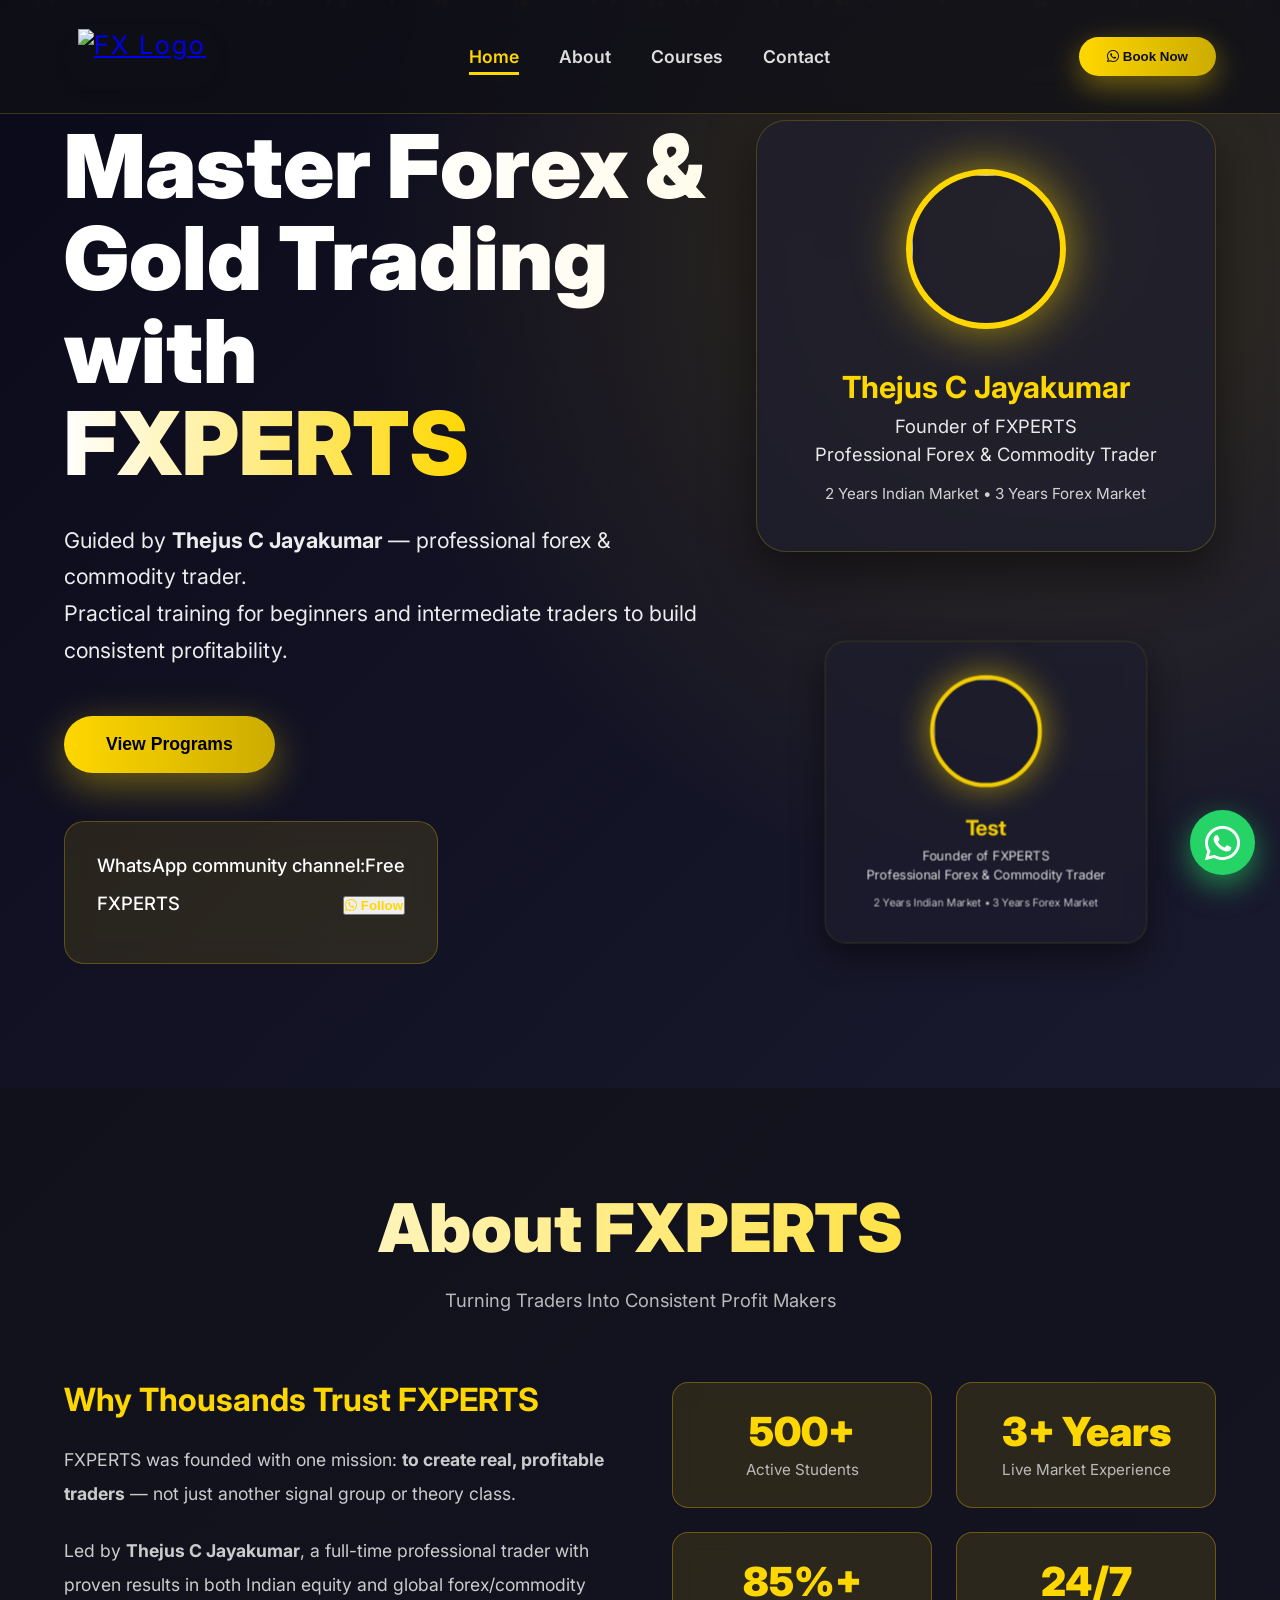
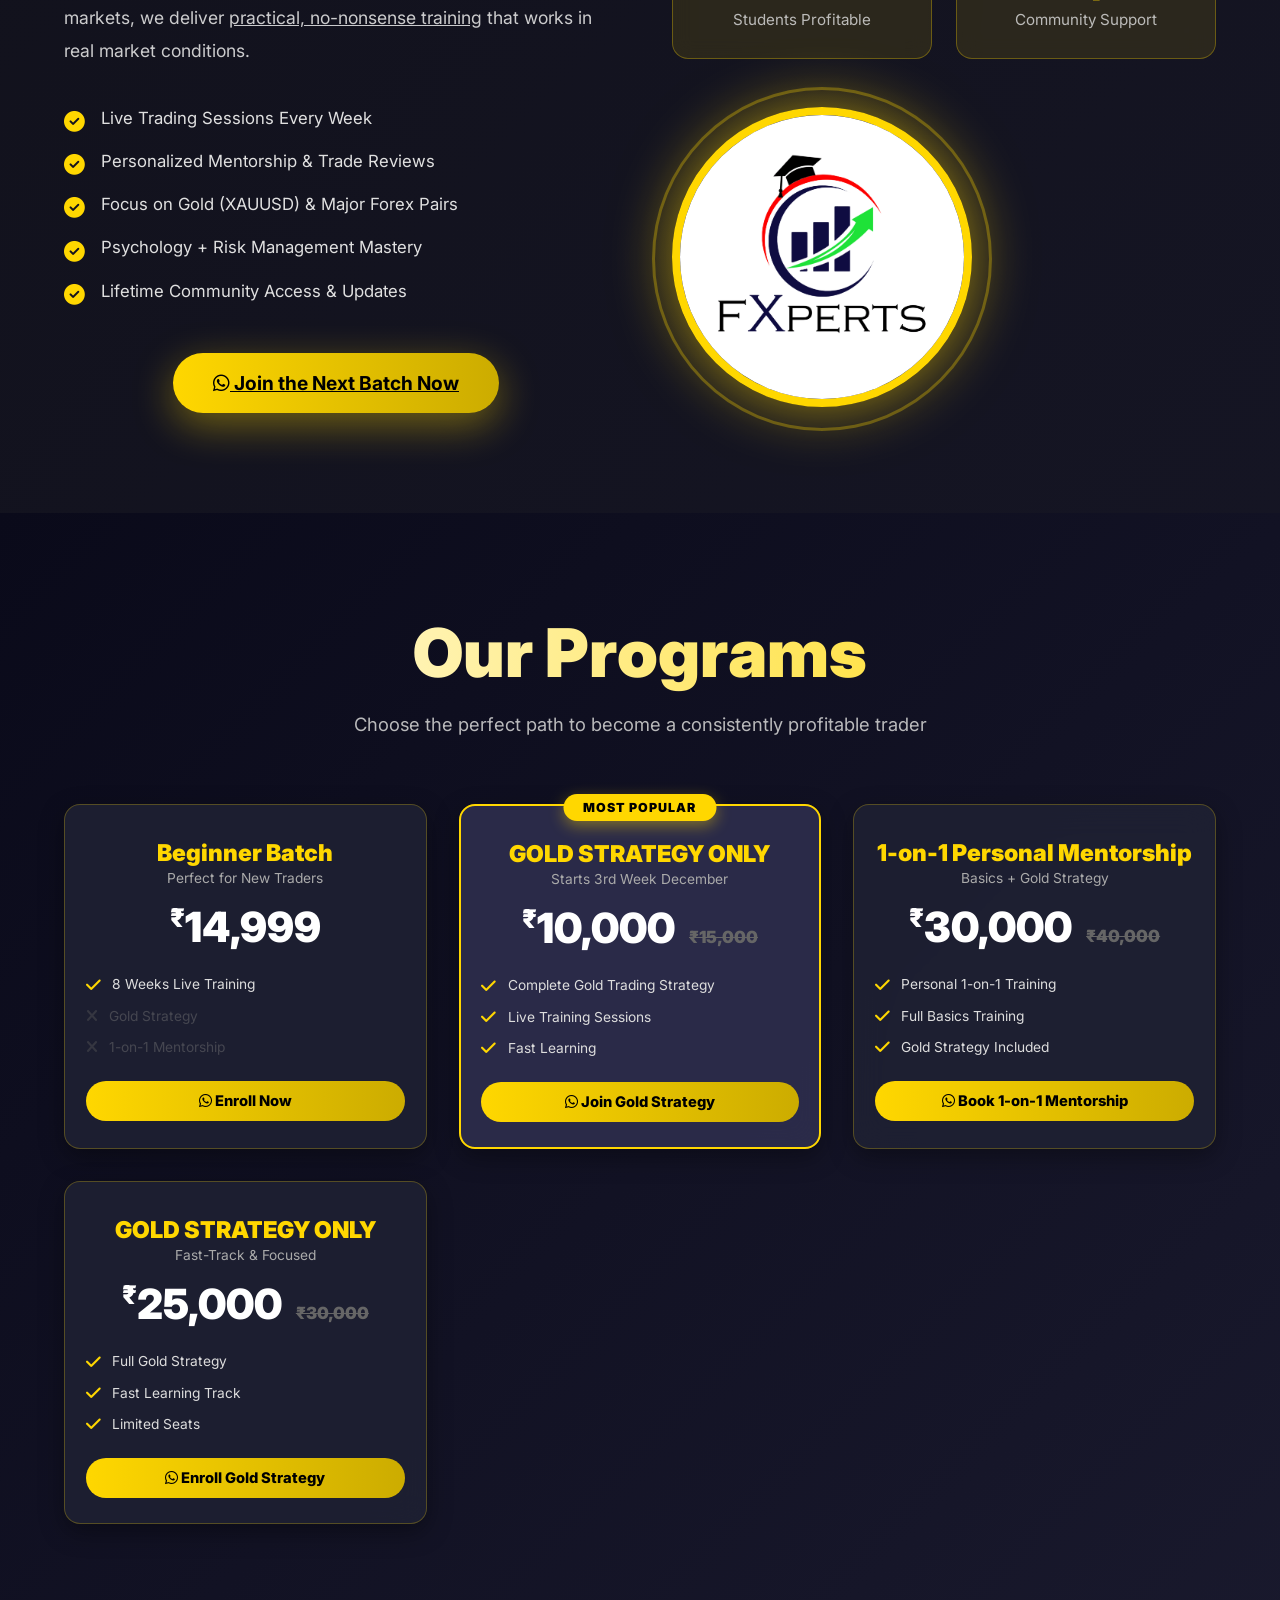
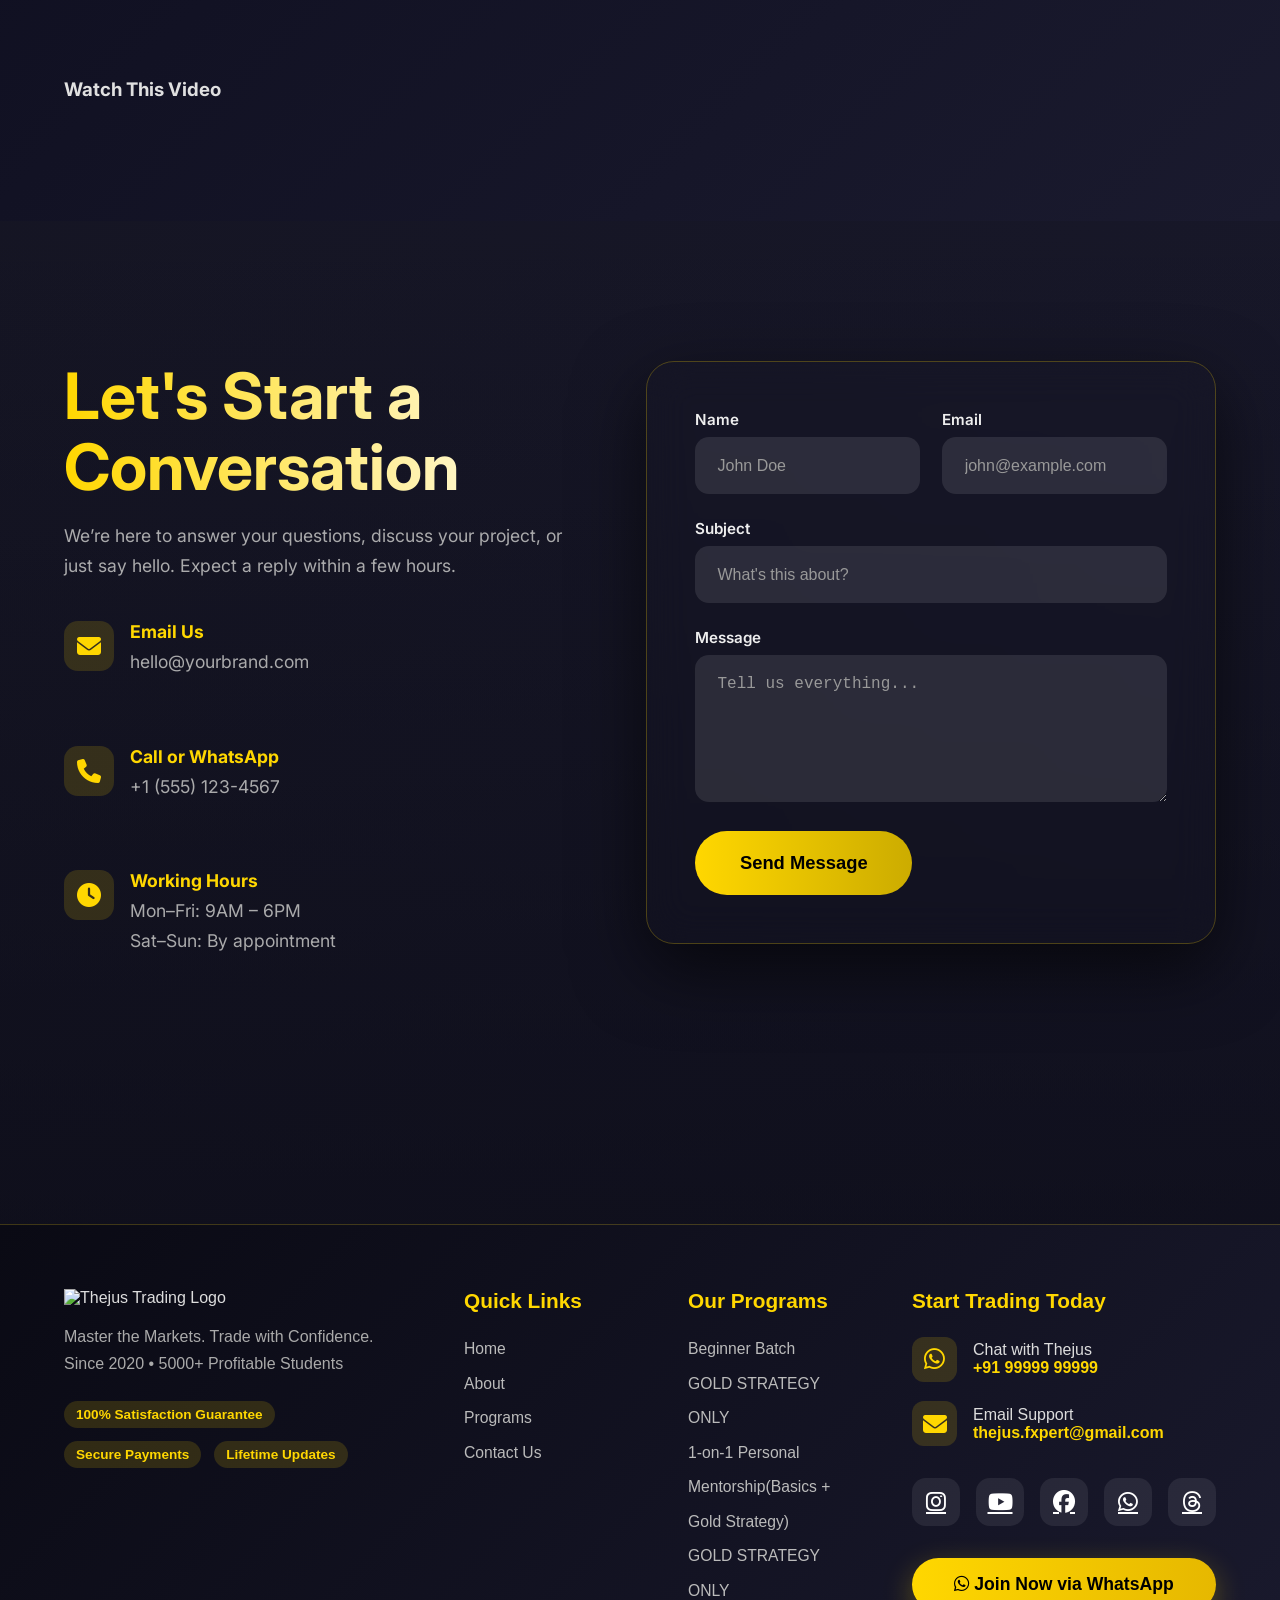
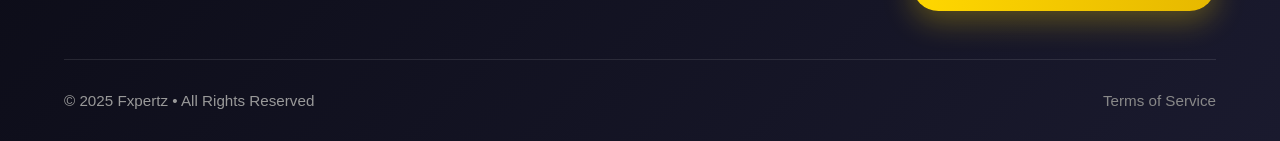
==== index.html @ 912c05f8 "Update index.html" ====
<!DOCTYPE html>
<html lang="en">
<head>
  <meta charset="UTF-8" />
  <meta name="viewport" content="width=device-width, initial-scale=1.0"/>
  <title>FXPERTS - Master Forex & Gold Trading</title>

  <!-- Google Fonts -->
  <link href="https://fonts.googleapis.com/css2?family=Inter:wght@400;500;600;700;800;900&display=swap" rel="stylesheet">
  
  <!-- Font Awesome -->
  <link rel="stylesheet" href="https://cdnjs.cloudflare.com/ajax/libs/font-awesome/6.5.0/css/all.min.css"/>
  
  <!-- External CSS -->
  <link rel="stylesheet" href="style.css"/>
</head>
<body>

  <div class="particles" id="particles"></div>

  <!-- Fixed Header -->
 <header id="header">

 <div class="logo">
  <a href="/">  
  <img src="Logo5.png" alt="FX Logo">
  </a>  
</div>


  <nav>
    <ul class="nav-links" id="navLinks">
      <li><a href="#home" class="active">Home</a></li>
      <li><a href="#about">About</a></li>
      <li><a href="#courses">Courses</a></li>
      <li><a href="#contact">Contact</a></li>
       <li class="mobile-whatsapp">
        <a href="https://wa.me/XXXXXXXXXX" class="mobile-whatsapp-btn">
          <i class="fab fa-whatsapp"></i> Book Now
        </a>
      </li>
    </ul>

    <!-- TOGGLE BUTTON (hamburger / close) -->
    <div class="hamburger" id="hamburger">
      <i class="fas fa-bars" id="menuIcon"></i>
    </div>
  </nav>

  <button class="whatsapp-btn">
    <i class="fab fa-whatsapp"></i> Book Now
  </button>
</header>


  <!-- Hero Section -->
  <section class="hero" id="home">
    <div class="container">
      <div class="left">
        <h1 class="title">Master Forex & Gold Trading with<br><span>FXPERTS</span></h1>
        <p class="subtitle">
          Guided by <strong>Thejus C Jayakumar</strong> — professional forex & commodity trader.<br>
          Practical training for beginners and intermediate traders to build consistent profitability.
        </p>

        <div class="cta-buttons">
          <a href="#courses">
          <button class="btn-primary">View Programs</button>
          </a>
          <!-- <button class="btn-secondary">View Programs</button> -->
        </div>

        <div class="batch-info">
          <div class="batch-row">
            <span>WhatsApp community channel:</span>
            <span class="free">  Free</span>
          </div>
          <div class="batch-row">
            <span>FXPERTS</span>
            <a href="https://whatsapp.com/channel/0029VbBLyOJ5q08fW2Q5pp1K">
            <button class="btn-primary-small">
            <span class="limited"><i class="fab fa-whatsapp"></i> Follow</span>
            </button>
            </a>
          </div>
        </div>
      </div>

      <div class="profile-cards-wrapper">
 <div class="profile-card">
  <img src="https://images.unsplash.com/photo-1507003211169-0a1dd7228f2d?w=500&h=500&fit=crop&crop=face" class="avatar" />
  <h2>Thejus C Jayakumar</h2>
  <p class="role">Founder of FXPERTS<br>Professional Forex & Commodity Trader</p>
  <p class="experience">2 Years Indian Market • 3 Years Forex Market</p>
</div>

<!-- SECOND CARD → MEDIUM SIZE -->
<div class="profile-card medium-card">
  <img src="https://images.unsplash.com/photo-1507003211169-0a1dd7228f2d?w=500&h=500&fit=crop&crop=face" class="avatar" />
  <h2>Test</h2>
  <p class="role">Founder of FXPERTS<br>Professional Forex & Commodity Trader</p>
  <p class="experience">2 Years Indian Market • 3 Years Forex Market</p>
</div>

  </div>
    </div>
  </section>

 <!-- ABOUT SECTION -->
<section id="about">
  <div class="about-container">
    
    <!-- Section Header -->
    <div class="section-header" data-aos="fade-up">
      <h2 class="section-title">About FXPERTS</h2>
      <p class="section-subtitle">Turning Traders Into Consistent Profit Makers</p>
    </div>

    <!-- About Content Grid -->
    <div class="about-grid">

      <!-- Left: Text Content -->
      <div class="about-text" data-aos="fade-right">
        <h3>Why Thousands Trust FXPERTS</h3>
        <p>
          FXPERTS was founded with one mission: <strong>to create real, profitable traders</strong> — not just another signal group or theory class.
        </p>
        <p>
          Led by <strong>Thejus C Jayakumar</strong>, a full-time professional trader with proven results in both Indian equity and global forex/commodity markets, we deliver <u>practical, no-nonsense training</u> that works in real market conditions.
        </p>

        <div class="highlights">
          <div class="highlight-item">
            <i class="fas fa-check-circle"></i>
            <span>Live Trading Sessions Every Week</span>
          </div>
          <div class="highlight-item">
            <i class="fas fa-check-circle"></i>
            <span>Personalized Mentorship & Trade Reviews</span>
          </div>
          <div class="highlight-item">
            <i class="fas fa-check-circle"></i>
            <span>Focus on Gold (XAUUSD) & Major Forex Pairs</span>
          </div>
          <div class="highlight-item">
            <i class="fas fa-check-circle"></i>
            <span>Psychology + Risk Management Mastery</span>
          </div>
          <div class="highlight-item">
            <i class="fas fa-check-circle"></i>
            <span>Lifetime Community Access & Updates</span>
          </div>
        </div>

        <div class="cta-area">
          <a href="https://wa.me/9199xxxxxxx?text=Hi%20Thejus,%20I%20want%20to%20join%20FXPERTS!" target="_blank" class="btn-primary large">
            <i class="fab fa-whatsapp"></i> Join the Next Batch Now
          </a>
        </div>
      </div>

      <!-- Right: Stats + Image -->
      <div class="about-visual" data-aos="fade-left">
        
        <!-- Stats Cards -->
        <div class="stats-grid">
          <div class="stat-card">
            <h4>500+</h4>
            <p>Active Students</p>
          </div>
          <div class="stat-card">
            <h4>3+ Years</h4>
            <p>Live Market Experience</p>
          </div>
          <div class="stat-card">
            <h4>85%+</h4>
            <p>Students Profitable</p>
          </div>
          <div class="stat-card">
            <h4>24/7</h4>
            <p>Community Support</p>
          </div>
        </div>

        <!-- Founder Image with Glow -->
        <div class="founder-img">
          <img src="logo sq.png" alt="Thejus C Jayakumar">
          <div class="glow-ring"></div>
        </div>
      </div>

    </div>
  </div>
</section>
<!-- COURSES SECTION -->
<section id="courses">
  <div class="courses-container">
    
    <!-- Section Header -->
    <div class="section-header" data-aos="fade-up">
      <h2 class="section-title">Our Programs</h2>
      <p class="section-subtitle">Choose the perfect path to become a consistently profitable trader</p>
    </div>

    <!-- Pricing Cards -->
    <div class="pricing-grid">

      <!-- Program 1 -->
      <div class="pricing-card basic" data-aos="fade-up" data-aos-delay="100">
        <div class="card-header">
          <h3>Beginner Batch</h3>
          <p class="tag">Perfect for New Traders</p>
        </div>

        <div class="price">
          <span class="currency">₹</span>14,999
        </div>

        <ul class="features">
          <li><i class="fas fa-check"></i> 8 Weeks Live Training</li>
          <li class="no"><i class="fas fa-times"></i> Gold Strategy</li>
          <li class="no"><i class="fas fa-times"></i> 1-on-1 Mentorship</li>
        </ul>

        <a href="#" target="_blank" class="enroll-btn">
          <i class="fab fa-whatsapp"></i> Enroll Now
        </a>
      </div>

      <!-- Program 2 -->
      <div class="pricing-card pro recommended" data-aos="fade-up" data-aos-delay="200">
        <div class="popular-badge">MOST POPULAR</div>

        <div class="card-header">
          <h3>GOLD STRATEGY ONLY</h3>
          <p class="tag">Starts 3rd Week December</p>
        </div>

        <div class="price">
          <span class="currency">₹</span>10,000
          <span class="old-price">₹15,000</span>
        </div>

        <ul class="features">
          <li><i class="fas fa-check"></i> Complete Gold Trading Strategy</li>
          <li><i class="fas fa-check"></i> Live Training Sessions</li>
          <li><i class="fas fa-check"></i> Fast Learning</li>
        </ul>

        <a href="#" target="_blank" class="enroll-btn pro">
          <i class="fab fa-whatsapp"></i> Join Gold Strategy
        </a>
      </div>

      <!-- Program 3 -->
      <div class="pricing-card vip" data-aos="fade-up" data-aos-delay="300">
        <div class="card-header">
          <h3>1-on-1 Personal Mentorship</h3>
          <p class="tag">Basics + Gold Strategy</p>
        </div>

        <div class="price">
          <span class="currency">₹</span>30,000
          <span class="old-price">₹40,000</span>
        </div>

        <ul class="features">
          <li><i class="fas fa-check"></i> Personal 1-on-1 Training</li>
          <li><i class="fas fa-check"></i> Full Basics Training</li>
          <li><i class="fas fa-check"></i> Gold Strategy Included</li>
        </ul>

        <a href="#" target="_blank" class="enroll-btn vip">
          <i class="fab fa-whatsapp"></i> Book 1-on-1 Mentorship
        </a>
      </div>

      <!-- Program 4 -->
      <div class="pricing-card basic" data-aos="fade-up" data-aos-delay="400">
        <div class="card-header">
          <h3>GOLD STRATEGY ONLY</h3>
          <p class="tag">Fast-Track & Focused</p>
        </div>

        <div class="price">
          <span class="currency">₹</span>25,000
          <span class="old-price">₹30,000</span>
        </div>

        <ul class="features">
          <li><i class="fas fa-check"></i> Full Gold Strategy</li>
          <li><i class="fas fa-check"></i> Fast Learning Track</li>
          <li><i class="fas fa-check"></i> Limited Seats</li>
        </ul>

        <a href="#" target="_blank" class="enroll-btn">
          <i class="fab fa-whatsapp"></i> Enroll Gold Strategy
        </a>
      </div>

    </div>

    <!-- Video youtube -->
<div class="video-box">
  <div class="video-wrapper">
    <iframe 
      src="https://www.youtube.com/embed/YkVnOehbGJs?autoplay=1&mute=1&controls=1&playsinline=1"
      frameborder="0"
      allow="autoplay; encrypted-media"
      allowfullscreen>
    </iframe>
  </div>
</div>



  <h3 class="video-heading">Watch This Video</h3>
  <!-- <p class="video-subtext">This explains everything clearly before you join</p> -->
</div>

  </div>
</section>

<!-- CONTACT SECTION -->
<section class="contact-section" id="contact">
    <div class="contact-container">

      <!-- Left: Info & Social -->
      <div class="contact-info">
        <h1>Let's Start a Conversation</h1>
        <p>We’re here to answer your questions, discuss your project, or just say hello. Expect a reply within a few hours.</p>

        <div class="info-grid">
          <div class="info-item">
            <i class="fas fa-envelope"></i>
            <div>
              <h3>Email Us</h3>
              <p>hello@yourbrand.com</p>
            </div>
          </div>
          <div class="info-item">
            <i class="fas fa-phone"></i>
            <div>
              <h3>Call or WhatsApp</h3>
              <p>+1 (555) 123-4567</p>
            </div>
          </div>
          <div class="info-item">
            <i class="fas fa-clock"></i>
            <div>
              <h3>Working Hours</h3>
              <p>Mon–Fri: 9AM – 6PM<br>Sat–Sun: By appointment</p>
            </div>
          </div>
        </div>

        <!-- <div class="social-icons">
          <a href="#" aria-label="Instagram"><i class="fab fa-instagram"></i></a>
          <a href="#" aria-label="WhatsApp"><i class="fab fa-whatsapp"></i></a>
          <a href="#" aria-label="Telegram"><i class="fab fa-telegram-plane"></i></a>
          <a href="#" aria-label="X (Twitter)"><i class="fab fa-x-twitter"></i></a>
          <a href="#" aria-label="LinkedIn"><i class="fab fa-linkedin-in"></i></a>
        </div> -->
      </div>

      <!-- Right: Form -->
      <div class="contact-form-wrapper">
        <form class="contact-form" action="https://formspree.io/f/your-id" method="POST">
          <div class="form-row">
            <div class="form-group">
              <label>Name</label>
              <input type="text" name="name" placeholder="John Doe" required>
            </div>
            <div class="form-group">
              <label>Email</label>
              <input type="email" name="_replyto" placeholder="john@example.com" required>
            </div>
          </div>

          <div class="form-group">
            <label>Subject</label>
            <input type="text" name="subject" placeholder="What's this about?" required>
          </div>

          <div class="form-group">
            <label>Message</label>
            <textarea name="message" rows="6" placeholder="Tell us everything..." required></textarea>
          </div>

          <button type="submit" class="submit-btn">
            Send Message
          </button>
        </form>
      </div>

    </div>
  </section>

  <!-- Floating WhatsApp -->
  <a href="https://wa.me/15551234567" target="_blank" class="floating-wa" aria-label="Chat on WhatsApp">
    <i class="fab fa-whatsapp"></i>
  </a>
 <footer class="footer">
  <div class="footer-container">

    <!-- Footer Top -->
    <div class="footer-top">
      
      <!-- Logo & Tagline -->
      <div class="footer-brand">

        <!-- Logo Image -->
        <img src="white logo.png" alt="Thejus Trading Logo" class="footer-logo-img">
<!-- 
        <h2 class="footer-logo">
          <span style="color: var(--gold);"></span> Fxpertz
        </h2> -->
        <p>Master the Markets. Trade with Confidence.<br>Since 2020 • 5000+ Profitable Students</p>

        <div class="trust-badges">
          <span>100% Satisfaction Guarantee</span>
          <span>Secure Payments</span>
          <span>Lifetime Updates</span>
        </div>
      </div>

      <!-- Quick Links -->
      <div class="footer-links">
        <h4>Quick Links</h4>
        <ul>
          <li><a href="#home">Home</a></li>
          <li><a href="#about">About</a></li>
          <li><a href="#courses">Programs</a></li>
          <!-- <li><a href="#results">Student Results</a></li> -->
          <!-- <li><a href="#testimonials">Success Stories</a></li> -->
          <li><a href="#contact">Contact Us</a></li>
        </ul>
      </div>

      <!-- Programs -->
      <div class="footer-links">
        <h4>Our Programs</h4>
        <ul>
          <li><a href="#courses">Beginner Batch</a></li>
          <li><a href="#courses">GOLD STRATEGY ONLY</a></li>
          <li><a href="#courses">1-on-1 Personal Mentorship(Basics + Gold Strategy)</a></li>
          <li><a href="#courses">GOLD STRATEGY ONLY</a></li>
          <!-- <li><a href="#">Live Trading Room</a></li> -->
        </ul>
      </div>

      <!-- Contact & WhatsApp -->
      <div class="footer-contact">
        <h4>Start Trading Today</h4>

        <div class="contact-item">
          <i class="fab fa-whatsapp"></i>
          <div>
            <p>Chat with Thejus</p>
            <a href="https://wa.me/919999999999" target="_blank">+91 99999 99999</a>
          </div>
        </div>

        <div class="contact-item">
          <i class="fas fa-envelope"></i>
          <div>
            <p>Email Support</p>
            <a href="mailto:thejus.fxpert@gmail.com">thejus.fxpert@gmail.com</a>
          </div>
        </div>

        <!-- Social Icons -->
        <div class="footer-social">
          <a href="https://www.instagram.com/thejuss.fxpert/" aria-label="Instagram"><i class="fab fa-instagram"></i></a>
          <a href="https://www.youtube.com/@thejussfxpert" aria-label="YouTube"><i class="fab fa-youtube"></i></a>
          <a href="https://www.facebook.com/thejuss.fxpert/" aria-label="facebook"><i class="fab fa-facebook"></i></a>
          <a href="https://whatsapp.com/channel/0029VbBLyOJ5q08fW2Q5pp1K" aria-label="whatsapp"><i class="fab fa-whatsapp"></i></a>
          <a href="https://www.threads.com/@thejuss.fxpert?xmt=AQF0B06bhzE_SYo2sHdqJNTMW2UnMn65izRMiIRdx1Og9Og" aria-label="threads" target="_blank"><i class="fab fa-threads"></i></a>
        </div>

        <!-- CTA Button -->
        <a href="https://wa.me/919999999999?text=Hi%20Thejus!%20I%20want%20to%20start%20trading%20profitably" 
           target="_blank" class="footer-cta-btn">
          <i class="fab fa-whatsapp"></i> Join Now via WhatsApp
        </a>
      </div>

    </div>

    <!-- Footer Bottom -->
    <div class="footer-bottom">
      <p>© 2025 Fxpertz • All Rights Reserved</p>
      <div class="footer-legal">
        <!-- <a href="#">Privacy Policy</a> -->
        <a href="Terms.html">Terms of Service</a>
        <!-- <a href="#">Refund Policy</a> -->
      </div>
    </div>

  </div>
</footer>

<script>
// Particles (unchanged)
const particlesContainer = document.getElementById('particles');
for (let i = 0; i < 40; i++) {
  const p = document.createElement('div');
  p.classList.add('particle');
  p.style.width = p.style.height = Math.random() * 6 + 2 + 'px';
  p.style.left = Math.random() * 100 + '%';
  p.style.animationDelay = Math.random() * 20 + 's';
  p.style.animationDuration = 15 + Math.random() * 25 + 's';
  particlesContainer.appendChild(p);
}

// Mobile Menu – WORKS PERFECTLY
const hamburger = document.getElementById('hamburger');
const mobileClose = document.getElementById('mobileClose');
const navLinks = document.getElementById('navLinks');
const header = document.getElementById('header');
  const menuIcon = document.getElementById("menuIcon");

  // Toggle menu
  hamburger.addEventListener("click", () => {
    navLinks.classList.toggle("show");

    // Change icon (bars ↔ close)
    if (navLinks.classList.contains("show")) {
      menuIcon.classList.remove("fa-bars");
      menuIcon.classList.add("fa-times");
    } else {
      menuIcon.classList.remove("fa-times");
      menuIcon.classList.add("fa-bars");
    }
  });

  // Close menu when clicking a link
  document.querySelectorAll(".nav-links a").forEach(link => {
    link.addEventListener("click", () => {
      navLinks.classList.remove("show");
      menuIcon.classList.remove("fa-times");
      menuIcon.classList.add("fa-bars");
    });
  });

  // Smooth scroll
  document.querySelectorAll('a[href^="#"]').forEach(anchor => {
    anchor.addEventListener("click", function(e) {
      e.preventDefault();
      document.querySelector(this.getAttribute("href")).scrollIntoView({
        behavior: "smooth"
      });
    });
  });
// Header scroll effect + active link
window.addEventListener('scroll', () => {
  header.classList.toggle('scrolled', window.scrollY > 50);

  let current = 'home';
  ['home', 'about', 'courses', 'contact'].forEach(id => {
    const section = document.getElementById(id);
    if (section && section.getBoundingClientRect().top <= 150) {
      current = id;
    }
  });

  document.querySelectorAll('.nav-links a').forEach(a => {
    a.classList.remove('active');
    if (a.getAttribute('href') === `#${current}`) {
      a.classList.add('active');
    }
  });
});

// Smooth scroll
document.querySelectorAll('a[href^="#"]').forEach(anchor => {
  anchor.addEventListener('click', function(e) {
    e.preventDefault();
    const target = document.querySelector(this.getAttribute('href'));
    target.scrollIntoView({ behavior: 'smooth' });
  });
});

document.addEventListener("DOMContentLoaded", function () {
  const grid = document.querySelector(".pricing-grid");

  // Only run auto-swipe on mobile (screen < 768px)
  if (window.innerWidth < 768) {
    let scrollInterval = setInterval(() => {
      if (grid.scrollLeft + grid.clientWidth >= grid.scrollWidth - 50) {
        // Reached the end → go back to start smoothly
        grid.scrollTo({ left: 0, behavior: "smooth" });
      } else {
        // Move forward by one card
        grid.scrollBy({ left: grid.clientWidth * 0.85, behavior: "smooth" });
      }
    }, 4000); // Every 4 seconds

    // Optional: Pause auto-swipe when user touches
    grid.addEventListener("touchstart", () => clearInterval(scrollInterval));
  }
});
</script>
</body>
</html>
---- style.css ----
:root {
  --gold: #FFD700;
  --gold-dark: #E6B800;
  --dark: #0F0F17;
  --darker: #0A0A10;
}

* { margin: 0; padding: 0; box-sizing: border-box; }

html, body {
  font-family: 'Inter', sans-serif;
  background: linear-gradient(135deg, #0F0F17 0%, #1a1a2e 100%);
  color: #e0e0e0;
  min-height: 100vh;
  overflow-x: hidden;
  scroll-behavior: smooth;
}

body { padding-top: 0px; }

/* Particles Background */
.particles {
  position: fixed;
  top: 0; left: 0; right: 0; bottom: 0;
  pointer-events: none;
  z-index: 1;
  overflow: hidden;
}
.particle {
  position: absolute;
  background: var(--gold);
  border-radius: 50%;
  opacity: 0.15;
  animation: float 20s infinite linear;
}
@keyframes float {
  0% { transform: translateY(100vh) scale(0); }
  100% { transform: translateY(-100px) scale(1); }
}

/* Header */
header {
  position: fixed;
  top: 0; left: 0; right: 0;
  z-index: 1000;
  padding: 1.5rem 5%;
  display: flex;
  justify-content: space-between;
  align-items: center;
  backdrop-filter: blur(15px);
  background: rgba(15, 15, 23, 0.8);
  border-bottom: 1px solid rgba(255,215,0,0.2);
  transition: all 0.4s ease;
}
header.scrolled {
  padding: 1rem 5%;
  background: rgba(10, 10, 16, 0.98);
  box-shadow: 0 10px 30px rgba(0,0,0,0.5);
}
/* Logo Container */
.logo {
  display: flex;              /* align image and text if needed */
  align-items: center;        /* vertical center */
  justify-content: center;    /* horizontal center */
  background: transparent;           /* white background for clean look */
  padding: 5px 14px;          /* reduced padding */
  border-radius: 50px;        /* rounded pill shape */
  font-weight: 400;
  font-size: 1.6rem;
  letter-spacing: 2px;
  box-shadow: 0 4px 12px rgba(0,0,0,0.1); /* subtle shadow */
}

/* Logo Image */
.logo img {
  height: 55px;               /* adjust as needed */
  width: auto;                /* maintain aspect ratio */
  object-fit: contain;
  display: block;
}

@keyframes glow {
  from { box-shadow: 0 8px 25px rgba(255,215,0,0.4); }
  to { box-shadow: 0 12px 40px rgba(255,215,0,0.6); }
}

nav { display: flex; align-items: center; gap: 3rem; }

.nav-links {
  display: flex;
  list-style: none;
  gap: 2.5rem;
}
.nav-links a {
  color: #ddd;
  text-decoration: none;
  font-weight: 600;
  font-size: 1.1rem;
  position: relative;
  transition: color 0.4s;
}
.nav-links a::after {
  content: '';
  position: absolute;
  width: 0;
  height: 3px;
  bottom: -8px;
  left: 50%;
  background: var(--gold);
  transition: 0.4s;
  transform: translateX(-50%);
}
.nav-links a:hover, .nav-links a.active { color: var(--gold); }
.nav-links a:hover::after, .nav-links a.active::after { width: 100%; }

.whatsapp-btn {
  background: linear-gradient(90deg, var(--gold), var(--gold-dark));
  color: var(--dark);
  border: none;
  padding: 12px 28px;
  border-radius: 50px;
  font-weight: 700;
  cursor: pointer;
  box-shadow: 0 10px 30px rgba(255,215,0,0.4);
  transition: all 0.4s;
}
.whatsapp-btn:hover {
  transform: translateY(-4px);
  box-shadow: 0 15px 40px rgba(255,215,0,0.6);
}

.hamburger { display: none; font-size: 1.8rem; color: var(--gold); cursor: pointer; }
.mobile-whatsapp {
  display: none;
}

/* Mobile Styles */
@media (max-width: 768px) {
  nav {
    position: relative;
  }

  .nav-links {
    position: fixed;
    top: 0;
    right: -100%;
    height: 100vh;
    width: 70%;
    background: rgba(15, 15, 23, 0.97);
    flex-direction: column;
    padding-top: 8rem;
    gap: 2.5rem;
    transition: right 0.4s ease;
    border-left: 1px solid rgba(255,215,0,0.2);
    backdrop-filter: blur(10px);
  }

  .nav-links.show {
    right: 0;
  }

  .hamburger {
    display: block;
    z-index: 2000;
  }

  /* Hide WhatsApp button in mobile */
  .whatsapp-btn {
    display: none;
  }
  .logo img {
  height: 40px;   /* adjust size */
  width: 50px;
  object-fit: contain;
}

  /* Bigger close icon */
  #menuIcon {
    font-size: 2rem;
    color: var(--gold);
  }
    /* Show mobile WhatsApp button */
  .mobile-whatsapp {
    display: flex;
    justify-content: center;
    margin-top: 1rem;
  }

  .mobile-whatsapp-btn {
    display: inline-flex;
    align-items: center;
    gap: 8px;
    background: linear-gradient(90deg, var(--gold), var(--gold-dark));
    color: var(--dark);
    
    padding: 10px 18px;        /* smaller */
    font-size: 0.95rem;        /* smaller */
    font-weight: 700;

    border-radius: 40px;       /* small round button */
    text-decoration: none;

    box-shadow: 0 6px 20px rgba(255,215,0,0.35);
    transition: 0.3s ease;
  }

  .mobile-whatsapp-btn i {
    font-size: 1.1rem; /* icon size */
  }

  .mobile-whatsapp-btn:hover {
    transform: translateY(-3px);
    box-shadow: 0 10px 30px rgba(255,215,0,0.55);
  }
}

/* Hero */
/* === Variables === */
:root {
  --gold: #FFD700;
  --gold-dark: #E6B800;
  --dark: #0f0f1a;
  --light: #f8f8f8;
}

/* === Hero Section === */
:root {
  --gold: #FFD700;
  --gold-dark: #E6B800;
}

/* ===================== HERO ===================== */
.hero {
  min-height: calc(100vh - 80px);
  padding: 120px 5% 80px;
  background: linear-gradient(135deg, #0a0a1a 0%, #1a1a2e 100%);
  color: white;
  position: relative;
  overflow: hidden;
}

.hero::before {
  content: "";
  position: absolute;
  inset: 0;
  background: radial-gradient(circle at 80% 20%, rgba(255,215,0,0.15), transparent 50%);
  pointer-events: none;
}

.container {
  max-width: 1400px;
  margin: 0 auto;
  display: grid;
  grid-template-columns: 1fr;
  gap: 4rem;
  align-items: start;
}

/* ===================== DESKTOP: Cards stacked tightly on the right ===================== */
@media (min-width: 901px) {
  .container {
    grid-template-columns: 1.4fr 1fr;   /* left = content, right = cards column */
    gap: 4rem 3rem;
  }

  .left {
    grid-row: 1 / -1;                   /* text spans full height */
  }

  /* All profile cards go into the right column and stack vertically with tiny gap */
  .profile-card {
    grid-column: 2 / 3;
  }

  /* This is the magic: tiny gap only between cards */
  .profile-card + .profile-card {
    margin-top: 1.5rem;                 /* ← change this value if you want even tighter */
    /* 1.2rem = super tight, 1.5rem = perfect clean look, 2rem = slightly more space */
  }
}

/* ===================== MOBILE & TABLET ===================== */
@media (max-width: 900px) {
  .hero {
    padding-top: 100px;
    text-align: center;
  }

  .container {
    grid-template-columns: 1fr;
    gap: 3rem;
  }

  .cta-buttons {
    justify-content: center;
  }

  .batch-info {
    margin: 0 auto;
  }

  .profile-card {
    max-width: 340px;
    margin: 0 auto;
  }

  /* On mobile: slightly bigger gap between cards (still clean) */
  .profile-card + .profile-card {
    margin-top: 2.5rem;
  }
}

/* ===================== Rest of your styles (unchanged & perfect) ===================== */
.left { max-width: 650px; }

.title {
  font-size: clamp(2.5rem, 7vw, 5.5rem);
  font-weight: 900;
  line-height: 1.05;
  margin-bottom: 1.5rem;
}
.title span {
  background: linear-gradient(90deg, #fff, var(--gold));
  -webkit-background-clip: text;
  background-clip: text;
  -webkit-text-fill-color: transparent;
  animation: titleGlow 6s ease-in-out infinite alternate;
}
@keyframes titleGlow {
  from { filter: drop-shadow(0 0 20px rgba(255,215,0,0.4)); }
  to   { filter: drop-shadow(0 0 40px rgba(255,215,0,0.8)); }
}

.subtitle {
  font-size: clamp(1.1rem, 2.5vw, 1.35rem);
  line-height: 1.7;
  opacity: 0.92;
  margin: 2rem 0 3rem;
}

.cta-buttons { display: flex; flex-wrap: wrap; gap: 1.5rem; margin-bottom: 3rem; }
.btn-primary, .btn-secondary {
  padding: 18px 42px;
  border-radius: 50px;
  font-weight: 700;
  font-size: 1.1rem;
  cursor: pointer;
  transition: all 0.4s ease;
  white-space: nowrap;
}
.btn-primary {
  background: linear-gradient(90deg, var(--gold), var(--gold-dark));
  color: #000;
  border: none;
  box-shadow: 0 12px 40px rgba(255,215,0,0.4);
}
.btn-primary:hover { transform: translateY(-6px); box-shadow: 0 20px 60px rgba(255,215,0,0.6); }
.btn-secondary {
  background: transparent;
  color: var(--gold);
  border: 2px solid var(--gold);
}
.btn-secondary:hover { background: var(--gold); color: #000; }

.batch-info {
  background: rgba(255,215,0,0.1);
  backdrop-filter: blur(12px);
  border: 1px solid rgba(255,215,0,0.25);
  border-radius: 20px;
  padding: 2rem;
  display: inline-block;
}
.batch-row {
  display: flex;
  justify-content: space-between;
  margin-bottom: 1rem;
  font-size: 1.15rem;
  font-weight: 500;
}
.limited { color: var(--gold); font-weight: 900; animation: pulse 2s infinite; }
@keyframes pulse { 0%,100% { opacity:1; } 50% { opacity:0.6; } }

/* Profile Cards */
.profile-card {
  background: rgba(30,30,46,0.75);
  backdrop-filter: blur(15px);
  border-radius: 30px;
  padding: 3rem 2rem;
  text-align: center;
  border: 1px solid rgba(255,215,0,0.2);
  box-shadow: 0 20px 50px rgba(0,0,0,0.5);
  transition: transform 0.4s ease;
}
.profile-card:hover { transform: translateY(-12px); }
.avatar {
  width: 160px; height: 160px;
  border-radius: 50%;
  object-fit: cover;
  margin-bottom: 1.5rem;
  border: 6px solid var(--gold);
  box-shadow: 0 0 50px rgba(255,215,0,0.6);
}
.profile-card h2 { color: var(--gold); font-size: 1.9rem; margin: 1rem 0 0.5rem; }
.role { font-size: 1.15rem; opacity: 0.9; line-height: 1.5; }
.experience { margin-top: 1rem; opacity: 0.8; font-size: 0.95rem; }
/* Medium-size card styling */
.medium-card {
  transform: scale(0.70); /* reduces overall size to 88% */
  opacity: 0.95;           /* slight transparency */
  /* Optional: explicitly control width/height if needed */
  /* width: 90%; */
  /* height: auto; */
  transition: transform 0.3s ease, opacity 0.3s ease; /* smooth scaling */
}


/* Disable hover lifting too much for medium card */
.medium-card:hover {
  transform: scale(0.92) translateY(-8px);
}

@media (max-width: 480px) {
  .title { font-size: 2.8rem; }
  .btn-primary, .btn-secondary { padding: 16px 32px; font-size: 1rem; }
  .batch-row { flex-direction: column; gap: 0.5rem; text-align: center; }
}

@media (max-width: 992px) {
  .hamburger { display: block; }
  .nav-links {
    position: fixed;
    top: 0; right: -100%;
    height: 100vh;
    width: 300px;
    background: rgba(10,10,16,0.98);
    flex-direction: column;
    align-items: center;
    justify-content: center;
    transition: 0.5s ease;
    backdrop-filter: blur(20px);
  }
  .nav-links.active { right: 0; }
  .nav-links a { font-size: 1.8rem; margin: 1.5rem 0; }
  .whatsapp-btn { display: none; }
}

@media (max-width: 480px) {
  header { padding: 1rem 5%; }
  .logo { font-size: 1.4rem; padding: 8px 18px; }
  .btn-primary, .btn-secondary { padding: 16px 30px; font-size: 1rem; }
}
/* Mobile Close Button — Beautiful & Always Clickable */


/* Show only on mobile + when menu open */
/* ABOUT SECTION */
#about {
  padding: 100px 5%;
  position: relative;
  overflow: hidden;
}

.about-container {
  max-width: 1400px;
  margin: 0 auto;
}

.section-header {
  text-align: center;
  margin-bottom: 3rem;
}

.section-title {
  font-size: clamp(2.5rem, 8vw, 4.5rem);
  font-weight: 900;
  background: linear-gradient(90deg, #fff, var(--gold));
  -webkit-background-clip: text;
  -webkit-text-fill-color: transparent;
  margin-bottom: 1rem;
  line-height: 1.2;
}

.section-subtitle {
  font-size: 1.1rem;
  opacity: 0.9;
  color: #ccc;
  max-width: 700px;
  margin: 0 auto;
  line-height: 1.7;
}

.about-grid {
  display: grid;
  grid-template-columns: 1fr 1fr;
  gap: 4rem;
  align-items: center;
}

.about-text h3 {
  font-size: 2rem;
  color: var(--gold);
  margin-bottom: 1.5rem;
}

.about-text p {
  font-size: 1.1rem;
  line-height: 1.9;
  margin-bottom: 1.5rem;
  opacity: 0.9;
}

.highlights {
  margin: 2.5rem 0;
}

.highlight-item {
  display: flex;
  align-items: flex-start;
  gap: 1rem;
  margin-bottom: 1.2rem;
  font-size: 1.05rem;
}

.highlight-item i {
  color: var(--gold);
  font-size: 1.3rem;
  margin-top: 0.2rem;
  flex-shrink: 0;
}

.cta-area {
  margin-top: 3rem;
  text-align: center;
}

.btn-primary.large {
  padding: 18px 40px;
  font-size: 1.2rem;
  width: fit-content;
  margin: 0 auto;
  display: inline-block;
}

/* Stats & Visual Side */
.stats-grid {
  display: grid;
  grid-template-columns: 1fr 1fr;
  gap: 1.5rem;
  margin-bottom: 3rem;
}

.stat-card {
  background: rgba(255, 215, 0, 0.1);
  backdrop-filter: blur(10px);
  border: 1px solid rgba(255, 215, 0, 0.3);
  border-radius: 16px;
  padding: 1.8rem 1rem;
  text-align: center;
  transition: all 0.4s ease;
}

.stat-card:hover {
  transform: translateY(-8px);
  box-shadow: 0 20px 40px rgba(255, 215, 0, 0.2);
}

.stat-card h4 {
  font-size: 2.5rem;
  color: var(--gold);
  font-weight: 900;
  margin: 0;
  line-height: 1;
}

.stat-card p {
  font-size: 0.95rem;
  opacity: 0.8;
  margin-top: 0.5rem;
}

.founder-img {
  position: relative;
  display: inline-block;
  margin: 0 auto;
}

.founder-img img {
  width: 300px;
  height: 300px;
  border-radius: 50%;
  object-fit: cover;
  border: 8px solid var(--gold);
  box-shadow: 0 0 60px rgba(255, 215, 0, 0.6);
}

.glow-ring {
  position: absolute;
  top: -20px;
  left: -20px;
  right: -20px;
  bottom: -20px;
  border: 3px solid var(--gold);
  border-radius: 50%;
  opacity: 0.3;
  animation: pulseRing 4s infinite;
}

@keyframes pulseRing {
  0% { transform: scale(0.9); opacity: 0.3; }
  50% { transform: scale(1.1); opacity: 0.6; }
  100% { transform: scale(0.9); opacity: 0.3; }
}

/* ==================== RESPONSIVE BREAKPOINTS ==================== */

@media (max-width: 1024px) {
  .about-grid {
    gap: 3rem;
  }
  
  .founder-img img {
    width: 280px;
    height: 280px;
  }
}

@media (max-width: 992px) {
  #about {
    padding: 80px 5%;
  }

  .about-grid {
    grid-template-columns: 1fr;
    gap: 3.5rem;
    text-align: center;
  }

  .about-text h3 {
    font-size: 1.9rem;
  }

  .founder-img {
    order: -1; /* Image appears above text on tablet/mobile */
  }

  .stats-grid {
    grid-template-columns: repeat(2, 1fr);
    gap: 1.2rem;
  }
}

@media (max-width: 768px) {
  #about {
    padding: 70px 5%;
  }

  .section-title {
    font-size: clamp(2.3rem, 7vw, 3.8rem);
  }

  .section-subtitle {
    font-size: 1.05rem;
  }

  .about-text h3 {
    font-size: 1.8rem;
  }

  .about-text p,
  .highlight-item {
    font-size: 1rem;
  }

  .btn-primary.large {
    padding: 16px 36px;
    font-size: 1.1rem;
  }

  .founder-img img {
    width: 260px;
    height: 260px;
  }

  .stat-card h4 {
    font-size: 2.2rem;
  }
}

@media (max-width: 576px) {
  #about {
    padding: 60px 5%;
  }

  .stats-grid {
    grid-template-columns: 1fr;
    gap: 1rem;
  }

  .stat-card {
    padding: 1.5rem 1rem;
  }

  .founder-img img {
    width: 240px;
    height: 240px;
    border-width: 6px;
  }

  .glow-ring {
    top: -15px;
    left: -15px;
    right: -15px;
    bottom: -15px;
  }

  .highlight-item {
    flex-direction: column;
    text-align: center;
    align-items: center;
  }

  .highlight-item i {
    margin-bottom: 0.5rem;
  }
}

@media (max-width: 380px) {
  .founder-img img {
    width: 220px;
    height: 220px;
  }

  .section-title {
    font-size: 2.3rem;
  }
}

/* COURSES SECTION */
:root {
  --gold: #FFD700;
  --gold-dark: #ccac00;
}

/* ===================== COURSES SECTION – 3 CARDS IN ONE ROW ON MOBILE ===================== */
:root {
  --gold: #FFD700;
  --gold-dark: #ccac00;
}

/* ===================== COURSES SECTION – PERFECT & CLEAN ===================== */
#courses {
  padding: 100px 5% 120px;
  background: linear-gradient(135deg, #0a0a1a 0%, #1a1a2e 100%);
  overflow: hidden;
}

.courses-container {
  max-width: 1400px;
  margin: 0 auto;
}

.section-header {
  text-align: center;
  margin-bottom: 4rem;
}

.section-title {
  font-size: clamp(2.6rem, 6vw, 4.2rem);
  font-weight: 900;
  background: linear-gradient(90deg, #fff, var(--gold));
  -webkit-background-clip: text;
  -webkit-text-fill-color: transparent;
  margin-bottom: 1rem;
}

.section-subtitle {
  font-size: 1.15rem;
  color: #ccc;
  max-width: 700px;
  margin: 0 auto;
  line-height: 1.7;
}

/* ===================== PRICING GRID ===================== */
.pricing-grid {
  display: grid;
  gap: 1.6rem; /* reduced */
  margin-top: 3rem;

  grid-auto-columns: 70%; /* smaller card width mobile */
  grid-auto-flow: column;
  overflow-x: auto;
  scroll-snap-type: x mandatory;
  padding: 1rem 4%;
  -webkit-overflow-scrolling: touch;
  scrollbar-width: none;
}
.pricing-grid::-webkit-scrollbar { display: none; }

/* Desktop */
@media (min-width: 768px) {
  .pricing-grid {
    grid-auto-columns: unset;
    grid-auto-flow: row;
    grid-template-columns: repeat(3, 1fr);
    overflow: visible;
    padding: 0;
    gap: 2rem; /* smaller gap */
  }
}

/* ===================== PRICING CARD (REDUCED SIZE) ===================== */
.pricing-card {
  scroll-snap-align: center;
  background: rgba(30, 32, 50, 0.95);
  backdrop-filter: blur(16px);
  border-radius: 16px; /* smaller */
  padding: 1.3rem 1.2rem; /* reduced */
  text-align: center;
  border: 1.3px solid rgba(255,215,0,0.25);
  box-shadow: 0 8px 25px rgba(0,0,0,0.35); /* reduced */
  transition: all 0.4s ease;
  min-width: 0;
    scroll-behavior: smooth; /* smooth auto scroll */
}

.pricing-card:hover {
  transform: translateY(-10px);
  border-color: var(--gold);
  box-shadow: 0 20px 45px rgba(255,215,0,0.2);
}

.recommended {
  border: 2px solid var(--gold) !important;
  background: rgba(45, 45, 75, 0.95) !important;
}

.popular-badge {
  position: absolute;
  top: -12px;
  left: 50%;
  transform: translateX(-50%);
  background: var(--gold);
  color: #000;
  padding: 6px 20px;
  border-radius: 50px;
  font-weight: 900;
  font-size: 0.78rem;
  letter-spacing: 1px;
  box-shadow: 0 5px 15px rgba(255,215,0,0.4);
}

/* Compact text */
.card-header h3 {
  font-size: 1.35rem; /* reduced */
  color: var(--gold);
  margin: 0.5rem 0 0.2rem;
  font-weight: 900;
}

.tag {
  font-size: 0.86rem; /* smaller */
  color: #aaa;
  margin-bottom: 0.8rem;
}

.price {
  font-size: 2.3rem; /* reduced */
  font-weight: 900;
  color: #fff;
  margin: 1rem 0;
}

.price .currency {
  font-size: 1.4rem; /* reduced */
  vertical-align: super;
}

.old-price {
  font-size: 1.05rem;
  color: #666;
  text-decoration: line-through;
  margin-left: 6px;
}

.features {
  list-style: none;
  margin: 1.1rem 0; /* smaller */
  padding: 0;
  text-align: left;
  font-size: 0.86rem; /* smaller */
  line-height: 1.45;
}

.features li {
  padding: 0.35rem 0; /* reduced */
  display: flex;
  align-items: center;
  gap: 0.7rem;
  color: #ddd;
}

.features i {
  color: var(--gold);
  font-size: 1.05rem;
  flex-shrink: 0;
}

.features .no {
  opacity: 0.45;
  color: #777;
}

.features .no i { color: #555; }

.enroll-btn {
  display: block;
  width: 100%;
  padding: 11px; /* reduced */
  margin-top: 1rem;
  border-radius: 50px;
  font-weight: 800;
  font-size: 0.92rem; /* reduced */
  text-decoration: none;
  background: linear-gradient(90deg, var(--gold), var(--gold-dark));
  color: #000;
  transition: all 0.3s;
}

.enroll-btn:hover {
  transform: translateY(-4px);
  box-shadow: 0 10px 25px rgba(255,215,0,0.35);
}

.seats-left {
  margin-top: 0.8rem;
  color: #ff4444;
  font-weight: 700;
  font-size: 0.9rem;
}

/* Desktop compact */
@media (min-width: 768px) {
  .pricing-card {
    padding: 1.6rem 1.3rem; /* reduced */
  }
  .card-header h3 { font-size: 1.45rem; }
  .price { font-size: 2.6rem; }
  .price .currency { font-size: 1.6rem; }
}

/* Small phones compact */
@media (max-width: 480px) {
  .pricing-grid { 
    grid-auto-columns: 72%;
    gap: 0.9rem;
  }
  .pricing-card {
    padding: 1.2rem 1.1rem;
  }
  .price {
    font-size: 2.1rem;
  }
  .card-header h3 {
    font-size: 1.25rem;
  }
}

/* Guarantee */
.guarantee {
  text-align: center;
  margin: 5rem auto 0;
  padding: 2.2rem 2rem;
  background: rgba(255,215,0,0.12);
  border: 1.5px dashed rgba(255,215,0,0.4);
  border-radius: 22px;
  max-width: 900px;
}

.guarantee i {
  font-size: 3rem;
  color: var(--gold);
  margin-bottom: 1rem;
}

.guarantee p {
  font-size: 1.2rem;
  color: #eee;
  line-height: 1.7;
  font-weight: 500;
}

/* CONTACT SECTION */
#contact {
  padding: 140px 5% 180px;
  position: relative;
  background: linear-gradient(to bottom, transparent 0%, rgba(10,10,20,0.6) 100%);
}

.contact-container {
  max-width: 1400px;
  margin: 0 auto;
}

.contact-grid {
  display: grid;
  grid-template-columns: 1fr 1.2fr;
  gap: 5rem;
  align-items: start;
  margin-top: 4rem;
}

.contact-info h3 {
  font-size: 2.2rem;
  color: var(--gold);
  margin-bottom: 1.5rem;
}

.contact-info p {
  font-size: 1.2rem;
  line-height: 1.8;
  opacity: 0.9;
  margin-bottom: 2rem;
}

.whatsapp-big {
  display: flex;
  align-items: center;
  gap: 1.5rem;
  background: #25D366;
  color: white;
  padding: 1.5rem 2rem;
  border-radius: 20px;
  text-decoration: none;
  font-size: 1.3rem;
  font-weight: 700;
  margin-bottom: 3rem;
  box-shadow: 0 10px 30px rgba(37, 211, 102, 0.4);
  transition: all 0.4s;
}

.whatsapp-big:hover {
  transform: translateY(-8px);
  box-shadow: 0 20px 40px rgba(37, 211, 102, 0.6);
}

.whatsapp-big i {
  font-size: 3rem;
}

.whatsapp-big span {
  color: #ddd;
  font-size: 1rem;
  display: block;
  margin-top: 0.3rem;
}

.contact-details {
  margin: 3rem 0;
}

.detail-item {
  display: flex;
  align-items: center;
  gap: 1.5rem;
  margin-bottom: 2rem;
}

.detail-item i {
  font-size: 2rem;
  color: var(--gold);
  width: 50px;
}

.detail-item strong {
  display: block;
  color: var(--gold);
  margin-bottom: 0.3rem;
}

.social-links {
  display: flex;
  gap: 1.5rem;
  margin-top: 3rem;
}

.social-links a {
  width: 60px;
  height: 60px;
  background: rgba(255,215,0,0.1);
  border: 2px solid var(--gold);
  border-radius: 50%;
  display: flex;
  align-items: center;
  justify-content: center;
  font-size: 1.8rem;
  color: var(--gold);
  transition: all 0.4s;
}

.social-links a:hover {
  background: var(--gold);
  color: #000;
  transform: translateY(-10px);
}

/* Contact Form */
.contact-section {
      padding: 6rem 1rem 4rem;
      display: flex;
      justify-content: center;
      align-items: center;
      min-height: 100vh;
    }

    .contact-container {
      width: 100%;
      max-width: 1300px;
      display: grid;
      grid-template-columns: 1fr 1.1fr;
      gap: 4rem;
      align-items: start;
    }

    /* Left Side */
    .contact-info h1 {
      font-size: clamp(2.5rem, 5vw, 4.2rem);
      line-height: 1.1;
      margin-bottom: 1.2rem;
      background: linear-gradient(90deg, var(--gold), #fff);
      -webkit-background-clip: text;
      background-clip: text;
      color: transparent;
    }

    .contact-info p {
      font-size: 1.1rem;
      line-height: 1.7;
      color: #bbb;
      margin-bottom: 2.5rem;
      max-width: 500px;
    }

    .info-grid {
      display: grid;
      gap: 1.8rem;
      margin-bottom: 3rem;
    }

    .info-item {
      display: flex;
      gap: 1rem;
      align-items: flex-start;
    }

    .info-item i {
      font-size: 1.5rem;
      width: 50px;
      height: 50px;
      background: rgba(255,215,0,0.15);
      border-radius: 14px;
      display: grid;
      place-items: center;
      color: var(--gold);
      flex-shrink: 0;
    }

    .info-item h3 {
      color: var(--gold);
      font-size: 1.1rem;
      margin-bottom: 0.3rem;
    }

    .social-icons {
      display: flex;
      gap: 1rem;
      flex-wrap: wrap;
    }

    .social-icons a {
      width: 50px;
      height: 50px;
      background: rgba(255,255,255,0.08);
      color: white;
      border-radius: 14px;
      display: grid;
      place-items: center;
      font-size: 1.4rem;
      transition: all 0.4s;
    }

    .social-icons a:hover {
      background: var(--gold);
      color: #000;
      transform: translateY(-8px);
    }

    /* Right Side - Form */
    .contact-form-wrapper {
      background: var(--glass);
      backdrop-filter: blur(20px);
      -webkit-backdrop-filter: blur(20px);
      border-radius: 28px;
      padding: 3rem;
      border: 1px solid rgba(255,215,0,0.25);
      box-shadow: 0 25px 70px rgba(0,0,0,0.6);
    }

    .contact-form {
      display: grid;
      gap: 1.6rem;
    }

    .form-row {
      display: grid;
      grid-template-columns: 1fr 1fr;
      gap: 1.4rem;
    }

    .form-group label {
      display: block;
      margin-bottom: 0.5rem;
      font-weight: 600;
      color: #eee;
      font-size: 0.95rem;
    }

    .form-group input,
    .form-group textarea {
      width: 100%;
      padding: 1.2rem 1.4rem;
      border-radius: 14px;
      border: none;
      background: rgba(255,255,255,0.1);
      color: white;
      font-size: 1rem;
      transition: all 0.3s;
    }

    .form-group input:focus,
    .form-group textarea:focus {
      outline: none;
      background: rgba(255,255,255,0.18);
      box-shadow: 0 0 0 3px rgba(255,215,0,0.3);
    }

    .form-group input::placeholder,
    .form-group textarea::placeholder {
      color: #999;
    }

    .submit-btn {
      background: linear-gradient(90deg, var(--gold), var(--gold-dark));
      color: #000;
      border: none;
      padding: 1.3rem 2.8rem;
      border-radius: 50px;
      font-size: 1.15rem;
      font-weight: 700;
      cursor: pointer;
      transition: all 0.4s;
      width: fit-content;
    }

    .submit-btn:hover {
      transform: translateY(-6px);
      box-shadow: 0 20px 40px rgba(255,215,0,0.4);
    }

    /* Floating WhatsApp */
    .floating-wa {
      position: fixed;
      bottom: 25px;
      right: 25px;
      width: 65px;
      height: 65px;
      background: #25D366;
      color: white;
      border-radius: 50%;
      display: grid;
      place-items: center;
      font-size: 2.5rem;
      box-shadow: 0 10px 30px rgba(37,211,102,0.6);
      z-index: 9999;
      animation: float 3s ease-in-out infinite;
      transition: 0.3s;
      text-decoration:none;
    }

    .floating-wa:hover {
      transform: scale(1.15);
    }

    @keyframes float {
      0%,100% { transform: translateY(0); }
      50% { transform: translateY(-15px); }
    }

    /* RESPONSIVE FIXES */
    @media (max-width: 1024px) {
      .contact-container {
        grid-template-columns: 1fr;
        gap: 3.5rem;
        max-width: 800px;
      }
      .contact-form-wrapper {
        padding: 2.8rem;
      }
    }

    @media (max-width: 768px) {
      .contact-section { padding: 5rem 1rem; }
      .form-row { grid-template-columns: 1fr; }
      .contact-form-wrapper { padding: 2.5rem; border-radius: 24px; }
      .info-item { gap: 0.9rem; }
      .info-item i { width: 45px; height: 45px; font-size: 1.3rem; }
    }

    @media (max-width: 480px) {
      .contact-section { padding: 4rem 1rem; }
      .contact-info h1 { font-size: 2.4rem; }
      .contact-form-wrapper { padding: 2rem; }
      .submit-btn { width: 100%; padding: 1.3rem; }
      .floating-wa {
        width: 58px;
        height: 58px;
        font-size: 2.2rem;
        bottom: 20px;
        right: 20px;
      }
    }

    .footer {
  background: linear-gradient(135deg, #0a0a14 0%, #1a1a2e 100%);
  border-top: 1px solid rgba(255,215,0,0.2);
  padding: 4rem 5% 2rem;
  color: #ddd;
  font-family: 'Segoe UI', sans-serif;
}

.footer-container {
  max-width: 1400px;
  margin: 0 auto;
}

.footer-top {
  display: grid;
  grid-template-columns: 2fr 1fr 1fr 1.5fr;
  gap: 3rem;
  margin-bottom: 3rem;
}

.footer-logo {
  font-size: 2.2rem;
  font-weight: 900;
  background: linear-gradient(90deg, var(--gold), #fff);
  -webkit-background-clip: text;
  color: transparent;
  margin-bottom: 0.8rem;
}

.footer-brand p {
  font-size: 1rem;
  line-height: 1.7;
  color: #aaa;
  margin: 1rem 0 1.5rem;
}

.trust-badges {
  display: flex;
  flex-wrap: wrap;
  gap: 0.8rem;
  font-size: 0.85rem;
}

.trust-badges span {
  background: rgba(255,215,0,0.15);
  color: var(--gold);
  padding: 6px 12px;
  border-radius: 50px;
  font-weight: 600;
}

.footer-links h4 {
  color: var(--gold);
  font-size: 1.3rem;
  margin-bottom: 1.2rem;
  font-weight: 700;
}

.footer-links ul {
  list-style: none;
}

.footer-links a {
  color: #bbb;
  text-decoration: none;
  font-size: 0.98rem;
  line-height: 2.2;
  transition: all 0.3s;
}

.footer-links a:hover {
  color: var(--gold);
  padding-left: 4px;
}

.footer-contact h4 {
  color: var(--gold);
  font-size: 1.3rem;
  margin-bottom: 1.5rem;
}

.contact-item {
  display: flex;
  align-items: center;
  gap: 1rem;
  margin-bottom: 1.2rem;
}

.contact-item i {
  font-size: 1.5rem;
  color: var(--gold);
  width: 45px;
  height: 45px;
  background: rgba(255,215,0,0.15);
  border-radius: 12px;
  display: grid;
  place-items: center;
}

.contact-item a {
  color: var(--gold);
  font-weight: 600;
  text-decoration: none;
}

.footer-social {
  display: flex;
  gap: 1rem;
  margin: 2rem 0;
}

.footer-social a {
  width: 48px;
  height: 48px;
  background: rgba(255,255,255,0.08);
  color: white;
  font-size: 1.4rem;
  border-radius: 14px;
  display: grid;
  place-items: center;
  transition: all 0.4s;
}

.footer-social a:hover {
  background: var(--gold);
  color: #000;
  transform: translateY(-6px);
}

.footer-cta-btn {
  display: block;
  width: 100%;
  padding: 1rem;
  background: linear-gradient(90deg, var(--gold), #E6B800);
  color: #000;
  text-align: center;
  border-radius: 50px;
  font-weight: 700;
  font-size: 1.1rem;
  text-decoration: none;
  transition: all 0.4s;
  box-shadow: 0 10px 30px rgba(255,215,0,0.3);
}

.footer-cta-btn:hover {
  transform: translateY(-5px);
  box-shadow: 0 15px 40px rgba(255,215,0,0.4);
}

.footer-bottom {
  border-top: 1px solid rgba(255,255,255,0.1);
  padding-top: 2rem;
  display: flex;
  justify-content: space-between;
  align-items: center;
  flex-wrap: wrap;
  gap: 1rem;
  font-size: 0.95rem;
  color: #999;
}

.footer-legal a {
  color: #888;
  text-decoration: none;
  margin-left: 1.5rem;
  transition: color 0.3s;
}

.footer-legal a:hover {
  color: var(--gold);
}

/* Responsive */
@media (max-width: 992px) {
  .footer-top {
    grid-template-columns: 1fr 1fr;
    gap: 2.5rem;
  }
  .footer-brand { grid-column: 1 / -1; text-align: center; }
  .footer-brand p { max-width: 600px; margin: 1rem auto 1.5rem; }
}

@media (max-width: 768px) {
  .footer-top {
    grid-template-columns: 1fr;
    text-align: center;
  }
  .contact-item { justify-content: center; }
  .footer-social { justify-content: center; }
  .footer-bottom { flex-direction: column; text-align: center; }
  .footer-legal a { margin: 0.5rem; display: inline-block; }
}
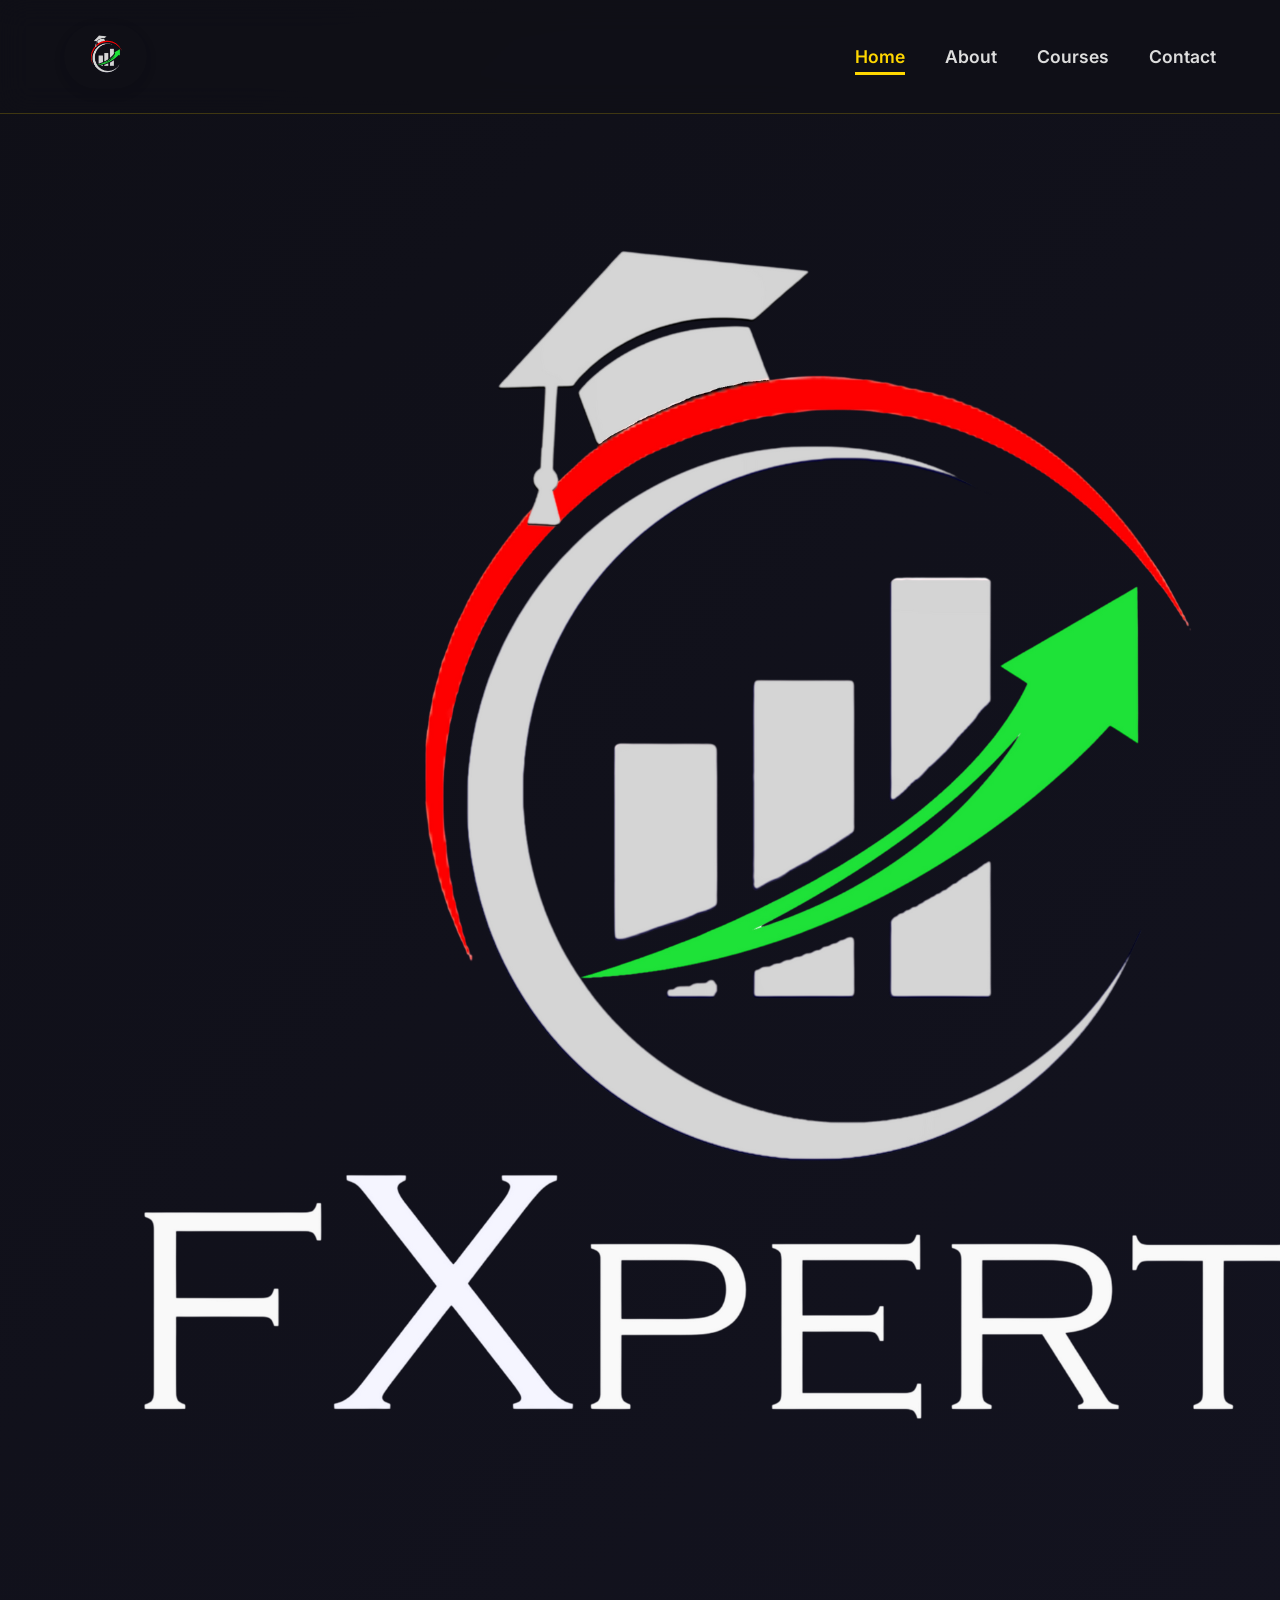
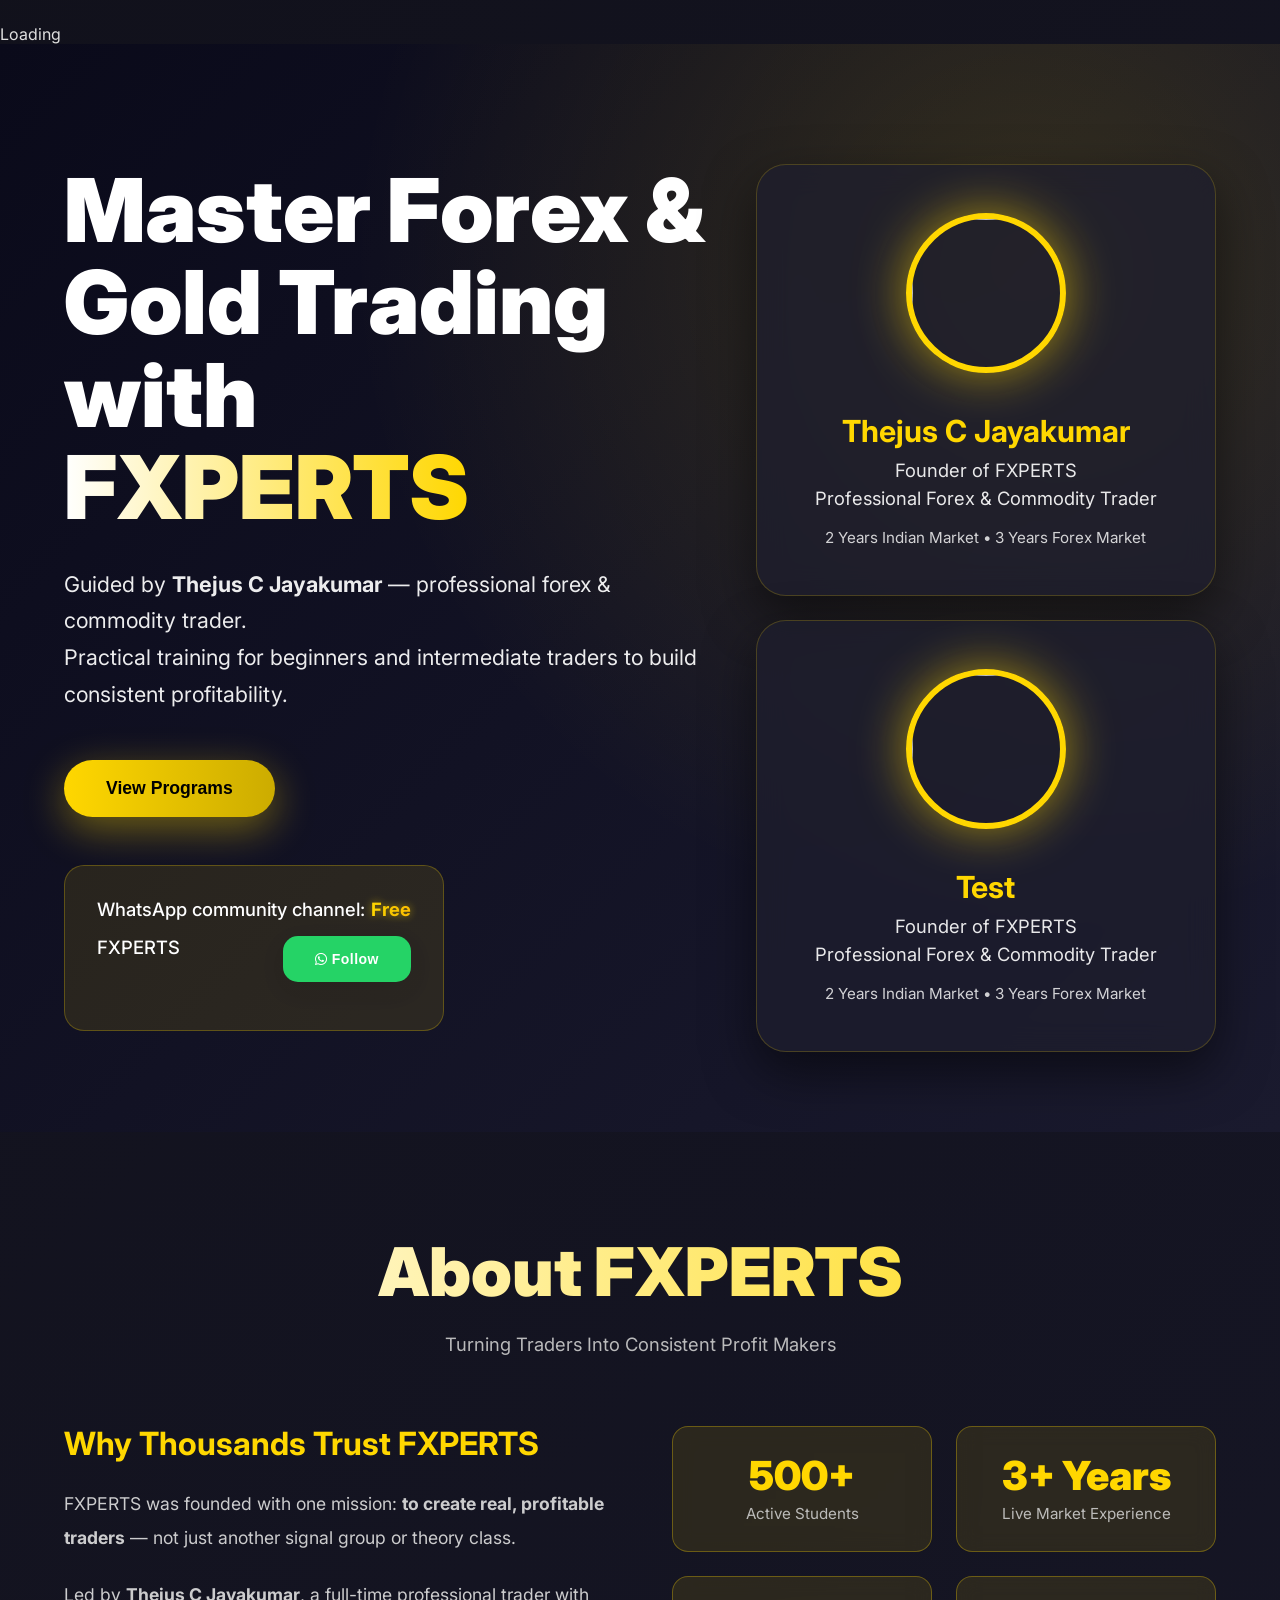
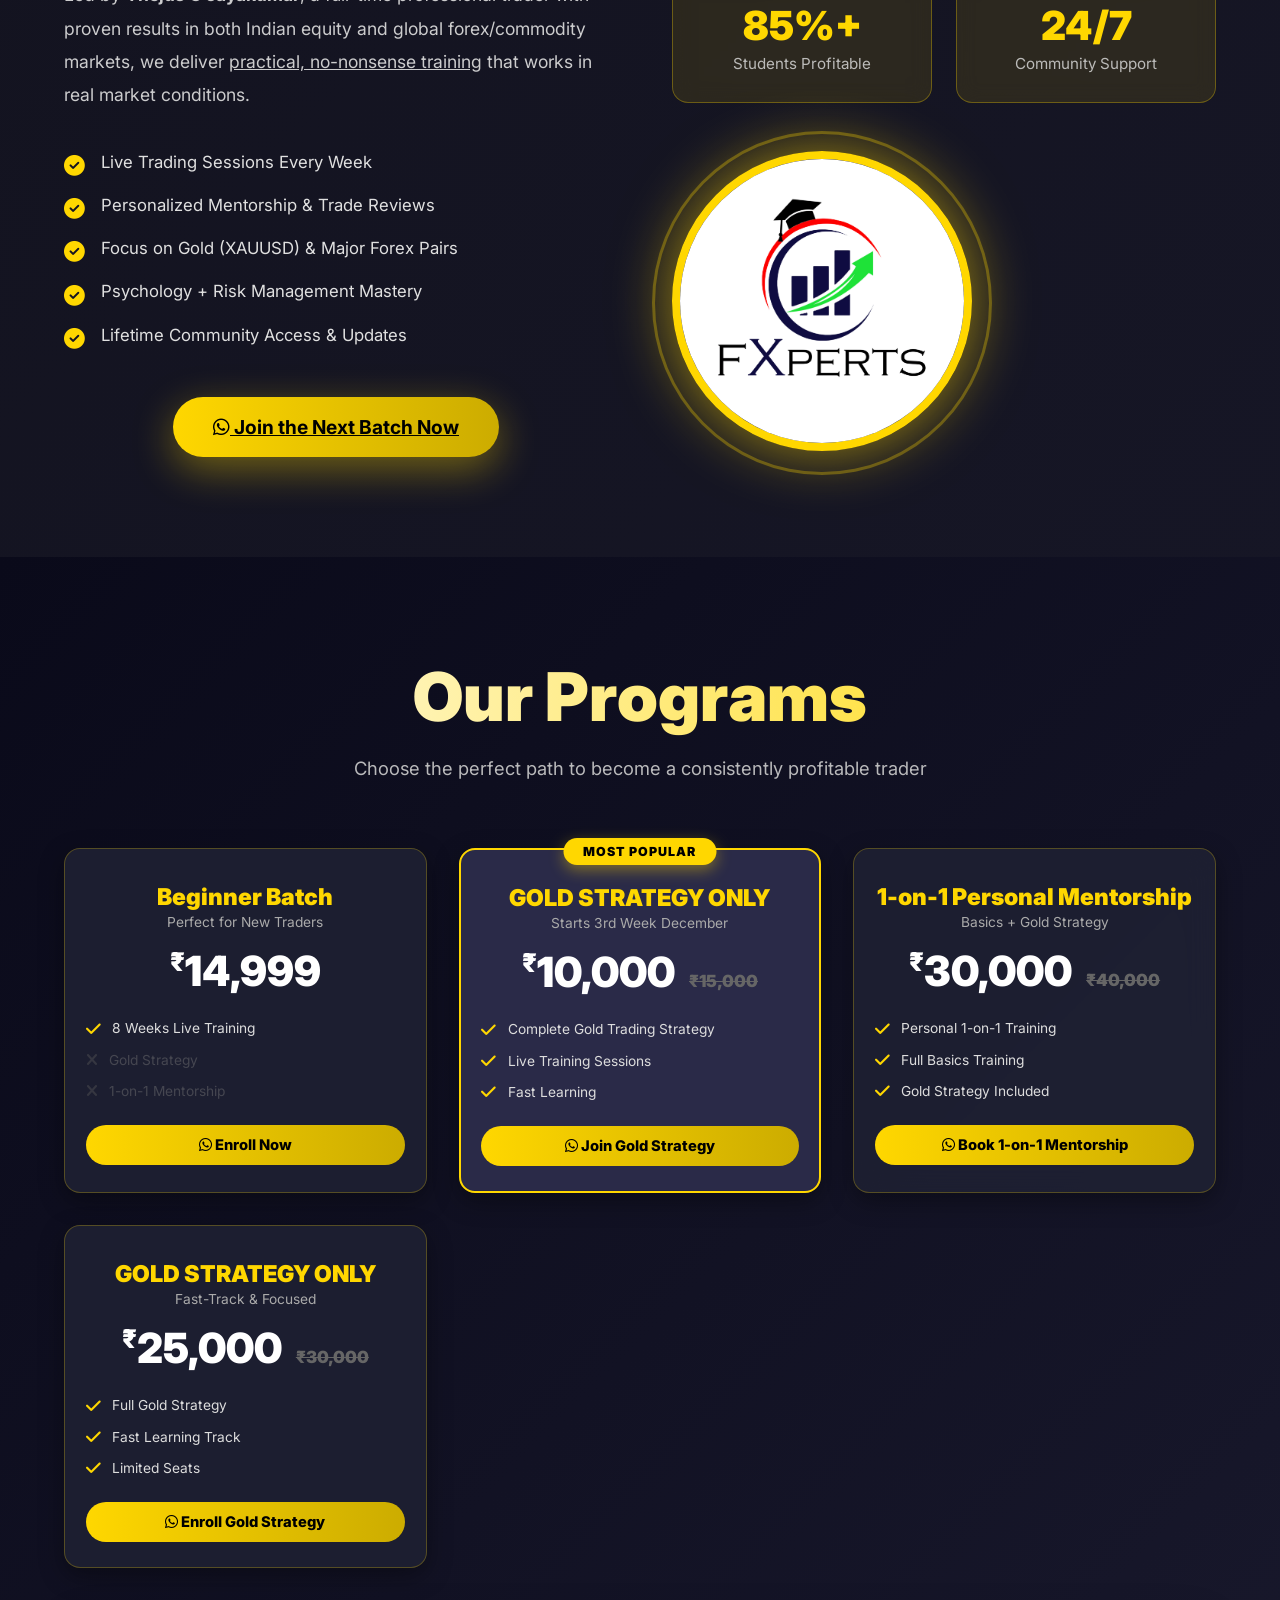
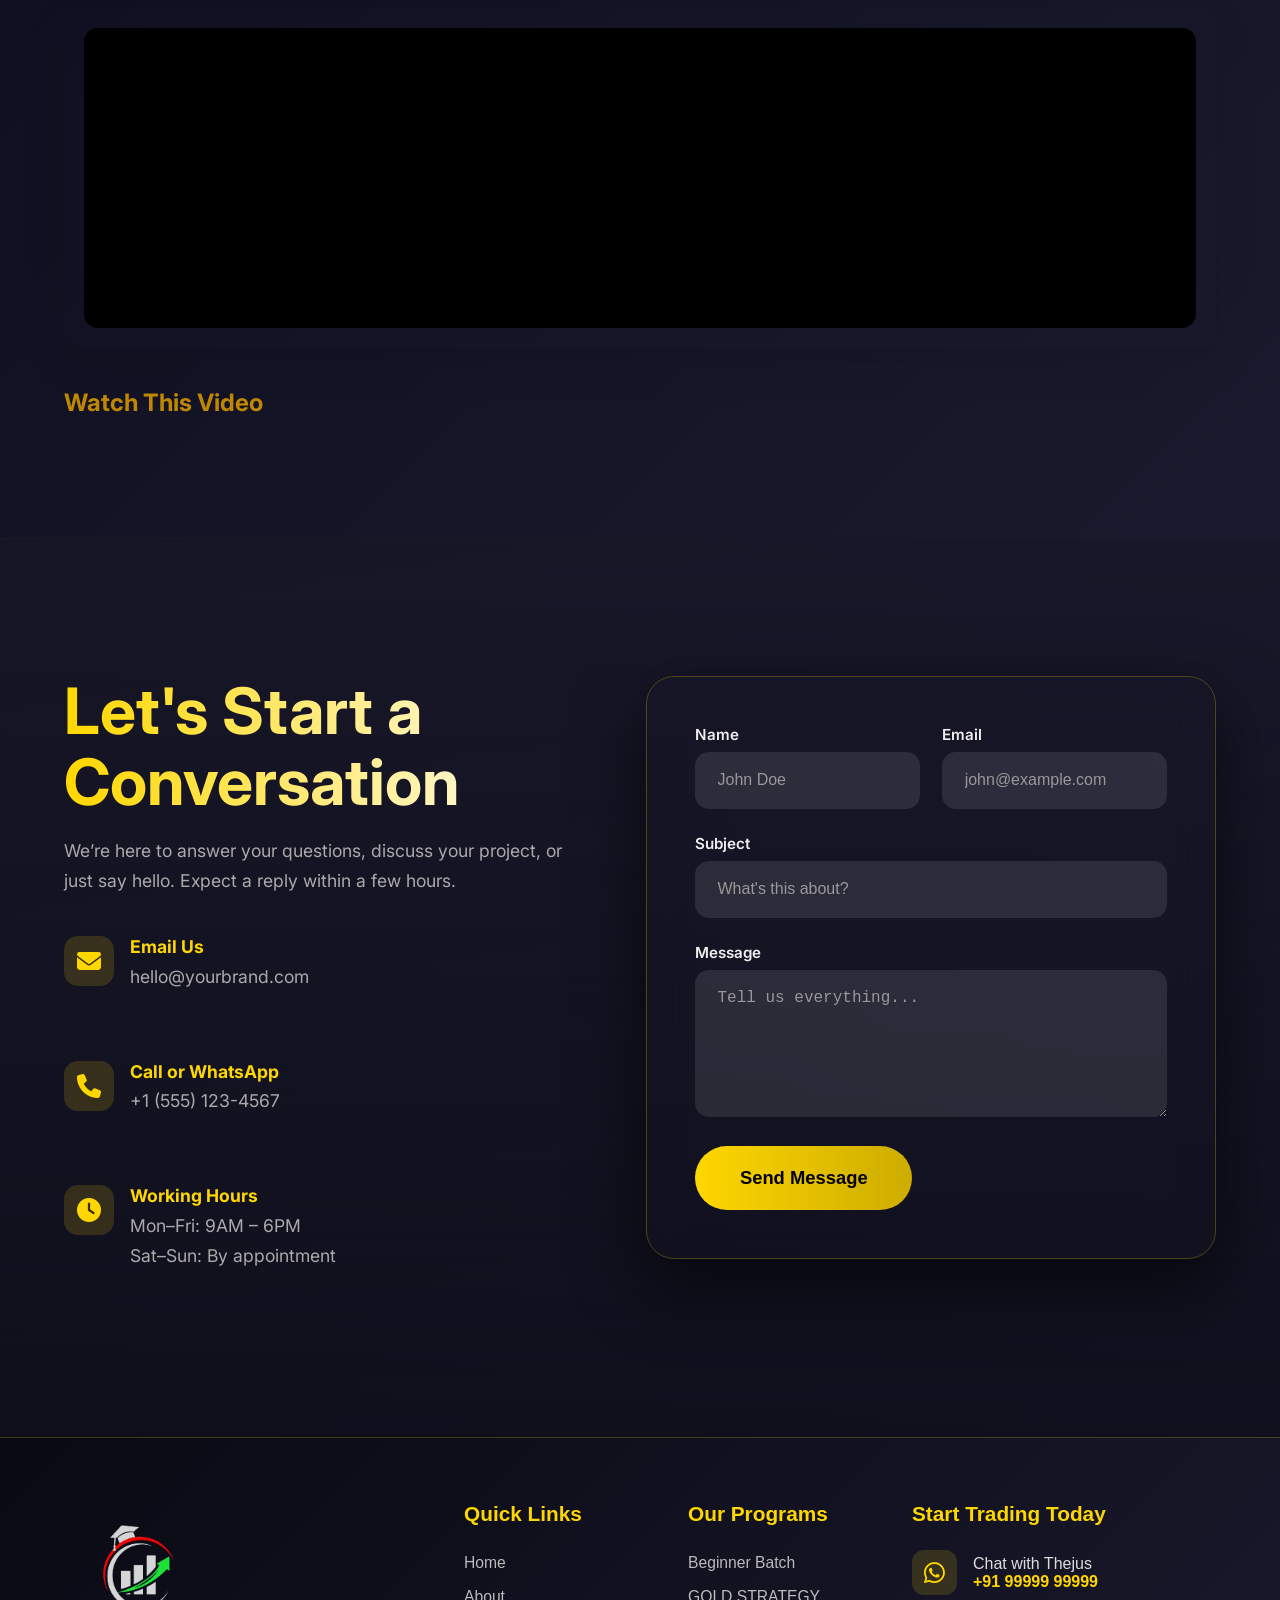
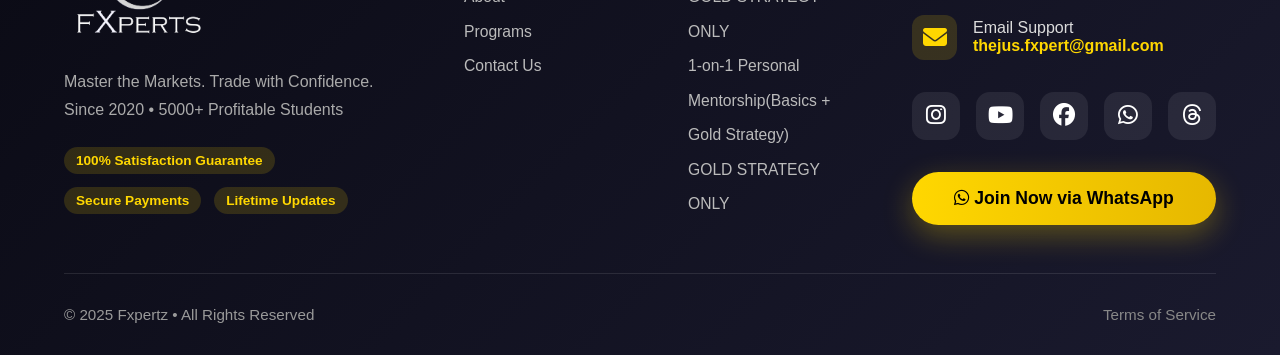
==== commit 0986781c: "Update index.html" ====
--- a/index.html
+++ b/index.html
@@ -13,8 +13,17 @@
   
   <!-- External CSS -->
   <link rel="stylesheet" href="style.css"/>
+  <!-- ONLY ONE LINE – BEST & SIMPLEST METHOD 2025 -->
+<link rel="icon" href="Logo.png" type="image/png">
 </head>
 <body>
+
+<div id="loader">
+    <div class="loader-ring"></div>
+    <img src="white logo.png" class="loader-logo" alt="Logo" />
+    <div class="load-text">Loading</div>
+  </div>
+
 
   <div class="particles" id="particles"></div>
 
@@ -501,105 +510,101 @@
 </footer>
 
 <script>
-// Particles (unchanged)
-const particlesContainer = document.getElementById('particles');
-for (let i = 0; i < 40; i++) {
-  const p = document.createElement('div');
-  p.classList.add('particle');
-  p.style.width = p.style.height = Math.random() * 6 + 2 + 'px';
-  p.style.left = Math.random() * 100 + '%';
-  p.style.animationDelay = Math.random() * 20 + 's';
-  p.style.animationDuration = 15 + Math.random() * 25 + 's';
-  particlesContainer.appendChild(p);
-}
-
-// Mobile Menu – WORKS PERFECTLY
+document.addEventListener("DOMContentLoaded", function() {
+  const loader = document.getElementById('loader');
+  const logo = loader.querySelector('.loader-logo');
+
+  // NEW: Hide both WhatsApp buttons when page starts
+  const floatingWA = document.querySelector('.floating-wa');
+  const headerWABtn = document.querySelector('header .whatsapp-btn');
+  if (floatingWA) floatingWA.style.display = 'none';
+  if (headerWABtn) headerWABtn.style.display = 'none';
+
+  // Prevent scrolling while loading
+  document.body.style.overflow = "hidden";
+
+  setTimeout(() => {
+    // Logo fly-up animation
+    logo.style.transition = "transform 0.8s ease, opacity 0.8s ease";
+    logo.style.transform = "translateY(-120px) scale(1.2)";
+    logo.style.opacity = "0";
+
+    // Fade out loader
+    loader.style.transition = "opacity 0.8s ease";
+    loader.style.opacity = "0";
+
+    setTimeout(() => {
+      loader.style.display = "none";
+      document.body.style.overflow = "auto";
+
+      // NEW: Show WhatsApp buttons only AFTER loader is gone
+      if (floatingWA) floatingWA.style.display = 'flex';        // or 'block'
+      if (headerWABtn) headerWABtn.style.display = 'flex';      // or 'block'
+
+    }, 800);
+  }, 3000);
+});
+
+// === ALL YOUR OTHER SCRIPTS (mobile menu, smooth scroll, etc.) stay exactly the same ===
 const hamburger = document.getElementById('hamburger');
-const mobileClose = document.getElementById('mobileClose');
 const navLinks = document.getElementById('navLinks');
+const menuIcon = document.getElementById('menuIcon');
 const header = document.getElementById('header');
-  const menuIcon = document.getElementById("menuIcon");
-
-  // Toggle menu
-  hamburger.addEventListener("click", () => {
-    navLinks.classList.toggle("show");
-
-    // Change icon (bars ↔ close)
-    if (navLinks.classList.contains("show")) {
-      menuIcon.classList.remove("fa-bars");
-      menuIcon.classList.add("fa-times");
-    } else {
-      menuIcon.classList.remove("fa-times");
-      menuIcon.classList.add("fa-bars");
-    }
+
+hamburger.addEventListener("click", () => {
+  navLinks.classList.toggle("show");
+  menuIcon.classList.toggle("fa-bars");
+  menuIcon.classList.toggle("fa-times");
+});
+
+document.querySelectorAll(".nav-links a").forEach(link => {
+  link.addEventListener("click", () => {
+    navLinks.classList.remove("show");
+    menuIcon.classList.remove("fa-times");
+    menuIcon.classList.add("fa-bars");
   });
-
-  // Close menu when clicking a link
-  document.querySelectorAll(".nav-links a").forEach(link => {
-    link.addEventListener("click", () => {
-      navLinks.classList.remove("show");
-      menuIcon.classList.remove("fa-times");
-      menuIcon.classList.add("fa-bars");
-    });
+});
+
+document.querySelectorAll('a[href^="#"]').forEach(anchor => {
+  anchor.addEventListener("click", function(e) {
+    e.preventDefault();
+    const target = document.querySelector(this.getAttribute("href"));
+    if (target) target.scrollIntoView({ behavior: "smooth" });
   });
-
-  // Smooth scroll
-  document.querySelectorAll('a[href^="#"]').forEach(anchor => {
-    anchor.addEventListener("click", function(e) {
-      e.preventDefault();
-      document.querySelector(this.getAttribute("href")).scrollIntoView({
-        behavior: "smooth"
-      });
-    });
-  });
-// Header scroll effect + active link
+});
+
 window.addEventListener('scroll', () => {
   header.classList.toggle('scrolled', window.scrollY > 50);
 
   let current = 'home';
-  ['home', 'about', 'courses', 'contact'].forEach(id => {
+  ['home','about','courses','contact'].forEach(id => {
     const section = document.getElementById(id);
-    if (section && section.getBoundingClientRect().top <= 150) {
+    if(section && section.getBoundingClientRect().top <= 150){
       current = id;
     }
   });
 
   document.querySelectorAll('.nav-links a').forEach(a => {
     a.classList.remove('active');
-    if (a.getAttribute('href') === `#${current}`) {
+    if(a.getAttribute('href') === `#${current}`){
       a.classList.add('active');
     }
   });
 });
 
-// Smooth scroll
-document.querySelectorAll('a[href^="#"]').forEach(anchor => {
-  anchor.addEventListener('click', function(e) {
-    e.preventDefault();
-    const target = document.querySelector(this.getAttribute('href'));
-    target.scrollIntoView({ behavior: 'smooth' });
-  });
-});
-
-document.addEventListener("DOMContentLoaded", function () {
-  const grid = document.querySelector(".pricing-grid");
-
-  // Only run auto-swipe on mobile (screen < 768px)
-  if (window.innerWidth < 768) {
-    let scrollInterval = setInterval(() => {
-      if (grid.scrollLeft + grid.clientWidth >= grid.scrollWidth - 50) {
-        // Reached the end → go back to start smoothly
-        grid.scrollTo({ left: 0, behavior: "smooth" });
-      } else {
-        // Move forward by one card
-        grid.scrollBy({ left: grid.clientWidth * 0.85, behavior: "smooth" });
-      }
-    }, 4000); // Every 4 seconds
-
-    // Optional: Pause auto-swipe when user touches
-    grid.addEventListener("touchstart", () => clearInterval(scrollInterval));
-  }
-});
+const grid = document.querySelector(".pricing-grid");
+if(grid && window.innerWidth < 768){
+  let scrollInterval = setInterval(() => {
+    if(grid.scrollLeft + grid.clientWidth >= grid.scrollWidth - 50){
+      grid.scrollTo({ left: 0, behavior: "smooth" });
+    } else {
+      grid.scrollBy({ left: grid.clientWidth * 0.85, behavior: "smooth" });
+    }
+  }, 4000);
+
+  grid.addEventListener("touchstart", () => clearInterval(scrollInterval));
+}
 </script>
+
 </body>
 </html>
--- a/style.css
+++ b/style.css
@@ -360,6 +360,41 @@
   color: var(--gold);
   border: 2px solid var(--gold);
 }
+.btn-primary-small {
+  background-color: #25D366;
+  color: white !important;         /* Black text */
+  padding: 15px 32px;
+  border-radius: 15px;
+  font-weight: 600;
+  border: none;
+  cursor: pointer;
+  box-shadow: 0 8px 25px rgba(0,0,0,0.08);
+  transition: 0.3s ease;
+}
+
+/* Hover effect */
+.btn-primary-small:hover {
+  transform: translateY(-3px);
+  box-shadow: 
+      0 0 15px rgba(37, 211, 102, 0.7),   /* outer green glow */
+      0 0 30px rgba(37, 211, 102, 0.5),   /* larger glow */
+      0 10px 40px rgba(0,0,0,0.15);      /* soft shadow */
+}
+
+/* Text inside span */
+.btn-primary-small .limited {
+  font-size: 14px;
+  letter-spacing: 0.5px;
+}
+.free {
+  background: linear-gradient(90deg, #FFD700, #F6C300, #FFB800);
+  -webkit-background-clip: text;
+  margin-left: 6px;
+  -webkit-text-fill-color: transparent;
+  font-weight: 700;
+  text-shadow: 0 0 8px rgba(255, 215, 0, 0.6);
+}
+
 .btn-secondary:hover { background: var(--gold); color: #000; }
 
 .batch-info {
@@ -377,7 +412,7 @@
   font-size: 1.15rem;
   font-weight: 500;
 }
-.limited { color: var(--gold); font-weight: 900; animation: pulse 2s infinite; }
+.limited { color: var(--white); font-weight: 700; animation: pulse 2s infinite; }
 @keyframes pulse { 0%,100% { opacity:1; } 50% { opacity:0.6; } }
 
 /* Profile Cards */
@@ -449,6 +484,43 @@
   .logo { font-size: 1.4rem; padding: 8px 18px; }
   .btn-primary, .btn-secondary { padding: 16px 30px; font-size: 1rem; }
 }
+/* ===================== Smooth entrance animation for hero ===================== */
+.hero,
+.hero .left,
+.profile-card {
+  opacity: 0;
+  transform: translateY(30px);
+  animation: sinkIn 1s ease forwards;
+}
+
+/* Staggered animation delays */
+.hero {
+  animation-delay: 0.1s;
+}
+.hero .left {
+  animation-delay: 0.3s;
+}
+.profile-card {
+  animation-delay: 0.5s;
+}
+
+/* Keyframes */
+@keyframes sinkIn {
+  0% {
+    opacity: 0;
+    transform: translateY(30px);
+  }
+  100% {
+    opacity: 1;
+    transform: translateY(0);
+  }
+}
+
+/* Optional: stagger each profile card individually */
+.profile-card:nth-child(1) { animation-delay: 0.5s; }
+.profile-card:nth-child(2) { animation-delay: 0.7s; }
+.profile-card:nth-child(3) { animation-delay: 0.9s; }
+
 /* Mobile Close Button — Beautiful & Always Clickable */
 
 
@@ -967,35 +1039,71 @@
 }
 
 /* Guarantee */
-.guarantee {
-  text-align: center;
-  margin: 5rem auto 0;
-  padding: 2.2rem 2rem;
-  background: rgba(255,215,0,0.12);
-  border: 1.5px dashed rgba(255,215,0,0.4);
-  border-radius: 22px;
-  max-width: 900px;
-}
-
-.guarantee i {
-  font-size: 3rem;
-  color: var(--gold);
-  margin-bottom: 1rem;
-}
-
-.guarantee p {
-  font-size: 1.2rem;
-  color: #eee;
-  line-height: 1.7;
-  font-weight: 500;
+.video-box {
+  max-width: 1500px;
+  margin: 40px auto;
+  padding: 20px;
+  background: transparent; /* 🔶 soft gold background */
+  border-radius: 18px;
+  box-shadow: 0 14px 45px rgba(0,0,0,0.1);
+}
+
+.video-wrapper {
+  width: 100%;
+  height: 300px; /* 🔥 RECTANGLE, NOT THUMBNAIL */
+  border-radius: 14px;
+  overflow: hidden;
+  background: #000;
+}
+
+.video-wrapper iframe {
+  width: 100%;
+  height: 100%;
+  border: none;
+}
+
+.video-heading {
+  margin-top: 18px;
+  font-size: 24px;
+  font-weight: 700;
+  color: #c08700; /* 🔶 gold text */
+}
+
+.video-subtext {
+  font-size: 15px;
+  color: #6e6e6e;
+  margin-top: 4px;
+}
+@media (max-width: 768px) {
+  .video-box {
+    padding: 12px;
+    border-radius: 14px;
+  }
+
+  .video-wrapper {
+    height: 260px; /* mobile-friendly rectangle */
+    border-radius: 12px;
+  }
+
+  .video-wrapper iframe {
+    height: 100%;
+  }
+}
+
+/* Extra small phones */
+@media (max-width: 450px) {
+  .video-wrapper {
+    height: 220px;
+  }
 }
 
 /* CONTACT SECTION */
 #contact {
-  padding: 140px 5% 180px;
+  padding: 100px 5% 40px; /* top 100px, bottom 40px */
   position: relative;
   background: linear-gradient(to bottom, transparent 0%, rgba(10,10,20,0.6) 100%);
 }
+
 
 .contact-container {
   max-width: 1400px;
@@ -1106,7 +1214,7 @@
 
 /* Contact Form */
 .contact-section {
-      padding: 6rem 1rem 4rem;
+      padding: rem 1rem 4rem;
       display: flex;
       justify-content: center;
       align-items: center;
@@ -1451,6 +1559,7 @@
   display: grid;
   place-items: center;
   transition: all 0.4s;
+  text-decoration: none;
 }
 
 .footer-social a:hover {
@@ -1501,6 +1610,13 @@
 .footer-legal a:hover {
   color: var(--gold);
 }
+.footer-logo-img {
+  width: 150px; /* Change size if needed */
+  height: auto;
+  margin-bottom: 10px;
+  display: block;
+}
+
 
 /* Responsive */
 @media (max-width: 992px) {
@@ -1521,4 +1637,10 @@
   .footer-social { justify-content: center; }
   .footer-bottom { flex-direction: column; text-align: center; }
   .footer-legal a { margin: 0.5rem; display: inline-block; }
-}
+  
+  .footer-logo-img {
+    margin: 0 auto 12px auto; /* centers the logo */
+    display: block;
+  }
+
+}
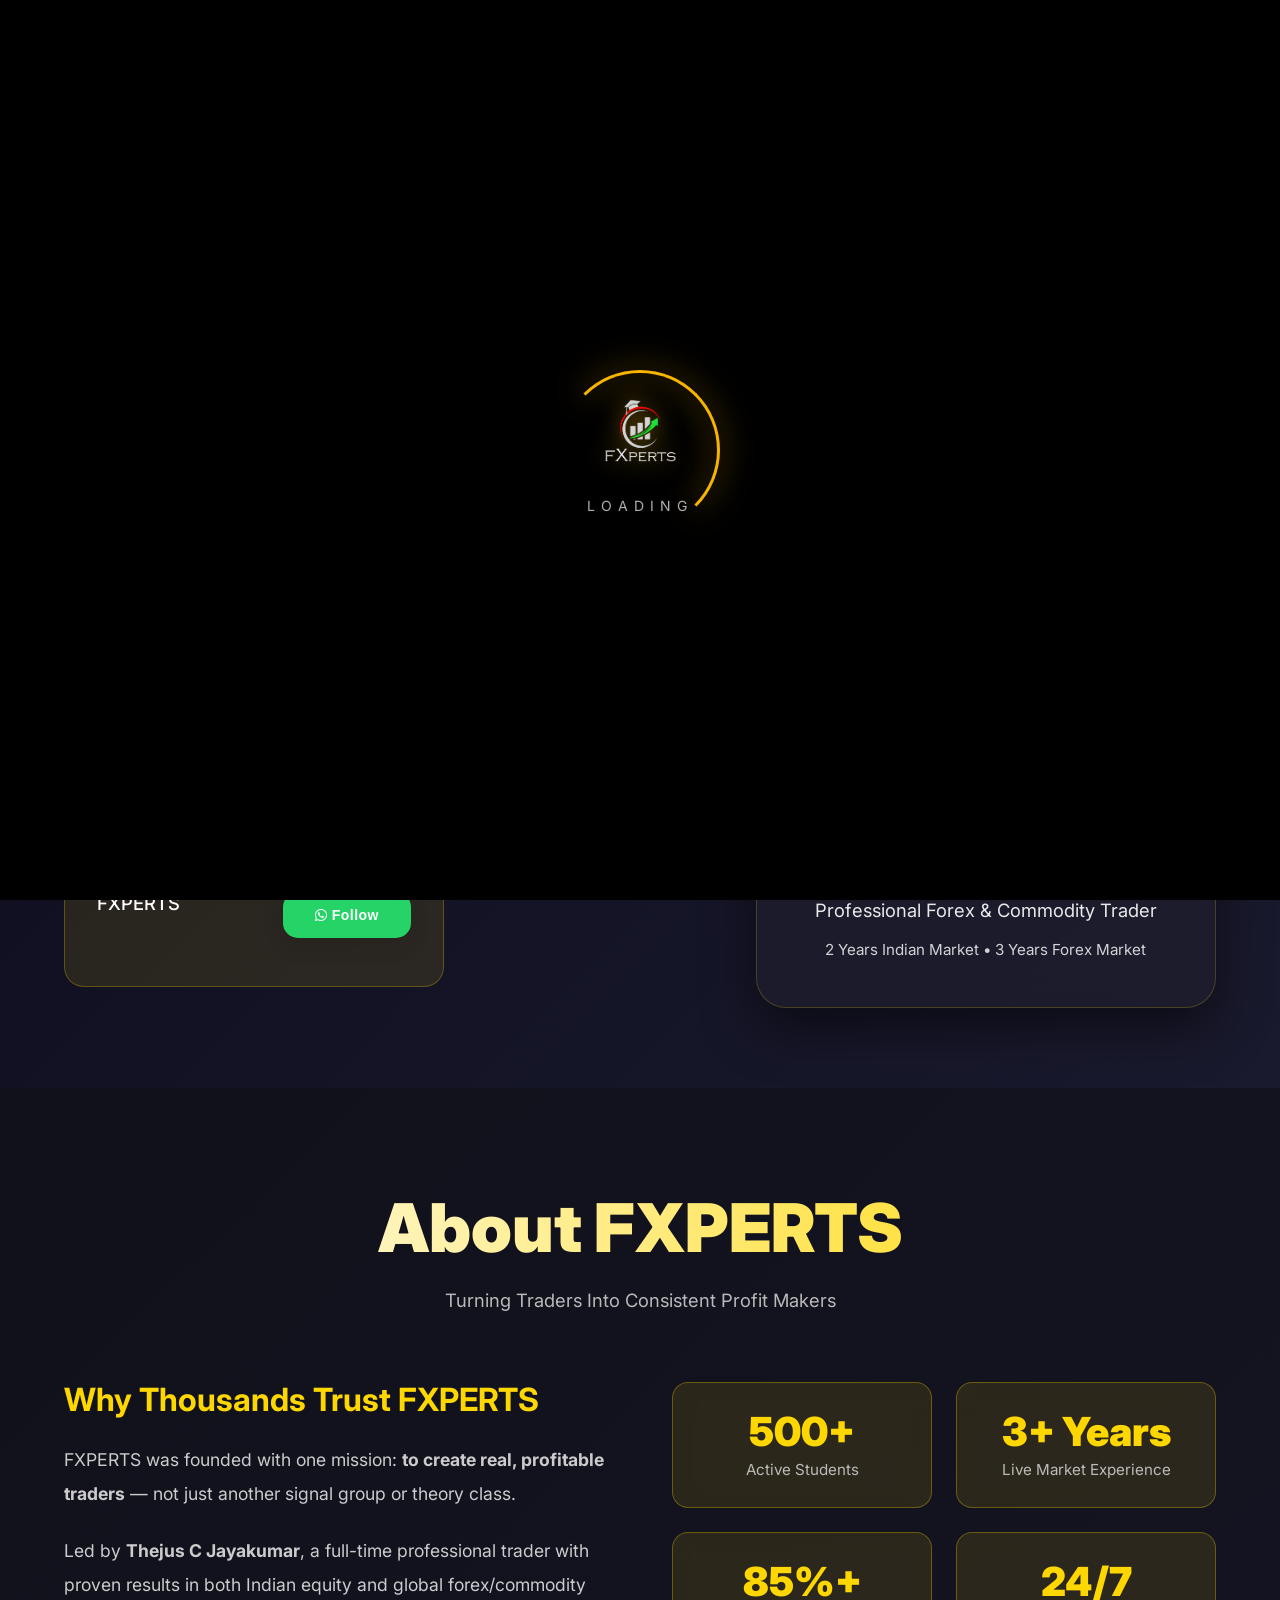
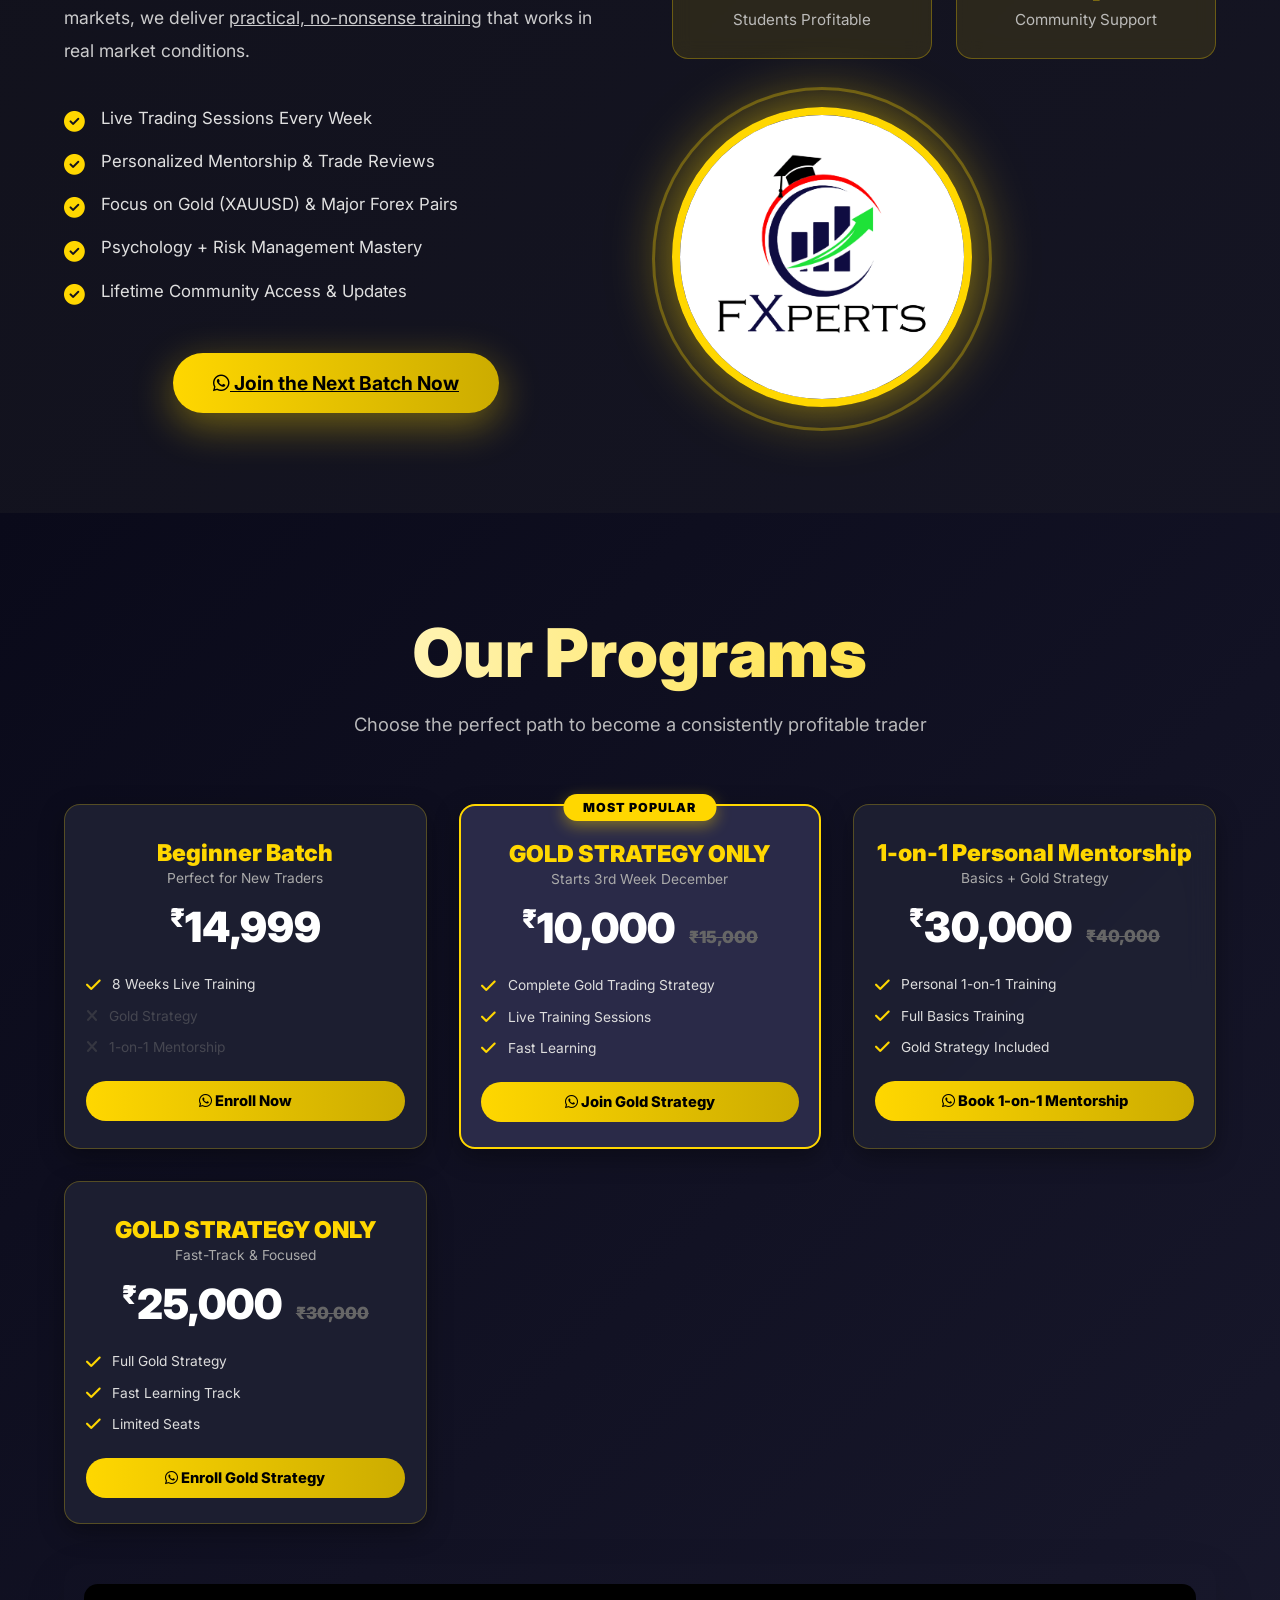
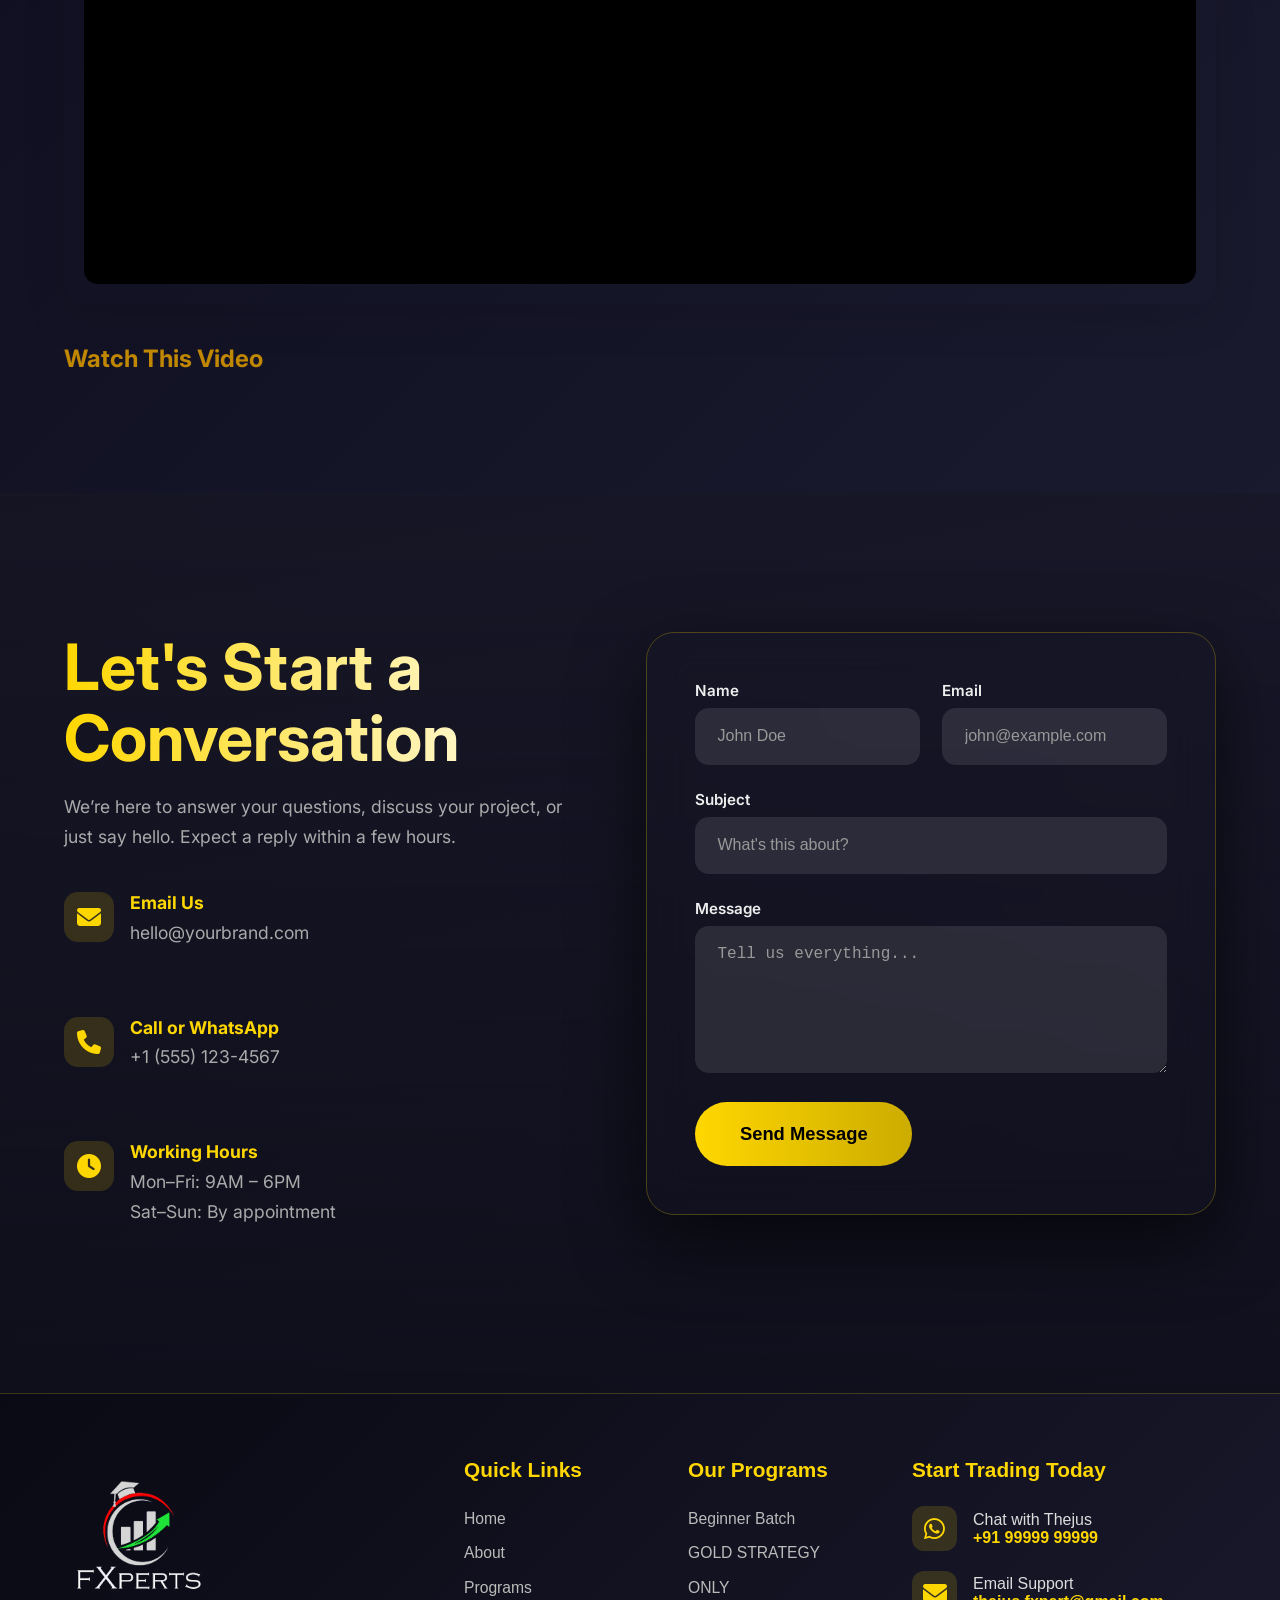
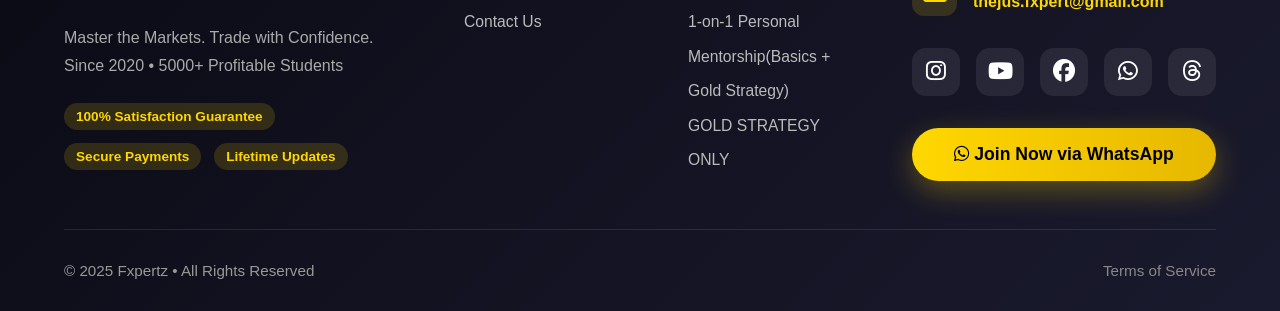
==== commit f1c1ac6b: "Add files via upload" ====
--- a/index.html
+++ b/index.html
@@ -607,4 +607,4 @@
 </script>
 
 </body>
-</html>
+</html>
--- a/style.css
+++ b/style.css
@@ -17,7 +17,76 @@
 }
 
 body { padding-top: 0px; }
-
+#loader {
+      position: fixed;
+      inset: 0;
+      background: #000000; /* PURE BLACK LUXURY BG */
+      display: flex;
+      justify-content: center;
+      align-items: center;
+      flex-direction: column;
+      z-index: 9999;
+      animation: fadeIn 0.8s ease forwards;
+    }
+
+    /* Logo */
+    .loader-logo {
+      width: 85px;
+      filter: drop-shadow(0 0 12px rgba(255, 193, 7, 0.6));
+      z-index: 3;
+    }
+
+    /* Gold Luxury Ring */
+    .loader-ring {
+      position: absolute;
+      width: 160px;
+      height: 160px;
+      border: 3px solid transparent;
+      border-top-color: #f7b500;
+      border-right-color: #f7b500;
+      border-radius: 50%;
+      animation: spin 1.2s linear infinite;
+      filter: drop-shadow(0 0 15px #f7b500);
+    }
+
+    /* Title Text */
+    .load-text {
+      margin-top: 25px;
+      font-size: 14px;
+      letter-spacing: 6px;
+      text-transform: uppercase;
+      color: #f8f8f8;
+      opacity: 0.7;
+      animation: pulse 1.6s infinite alternate;
+    }
+
+    /* Smooth Page Exit */
+    .page-transition {
+      animation: exitPage 0.8s ease forwards;
+      background: #000000;
+    }
+
+    /* Animations */
+    @keyframes spin {
+      to { transform: rotate(360deg); }
+    }
+
+    @keyframes fadeIn {
+      from { opacity: 0; }
+      to { opacity: 1; }
+    }
+
+    @keyframes pulse {
+      0% { opacity: 0.2; }
+      100% { opacity: 1; }
+    }
+
+    /* Smooth slide + fade while leaving */
+    @keyframes exitPage {
+      0% { opacity: 1; transform: scale(1); }
+      100% { opacity: 0; transform: scale(0.94) translateY(-20px); }
+    }
+    
 /* Particles Background */
 .particles {
   position: fixed;
@@ -38,7 +107,7 @@
   100% { transform: translateY(-100px) scale(1); }
 }
 
-/* Header */
+/* Header - Always on top */
 header {
   position: fixed;
   top: 0; left: 0; right: 0;
@@ -48,8 +117,8 @@
   justify-content: space-between;
   align-items: center;
   backdrop-filter: blur(15px);
-  background: rgba(15, 15, 23, 0.8);
-  border-bottom: 1px solid rgba(255,215,0,0.2);
+  background: rgba(15, 15, 23, 0.85);
+  border-bottom: 1px solid rgba(255,215,0,0.15);
   transition: all 0.4s ease;
 }
 header.scrolled {
@@ -57,39 +126,35 @@
   background: rgba(10, 10, 16, 0.98);
   box-shadow: 0 10px 30px rgba(0,0,0,0.5);
 }
-/* Logo Container */
+
+/* Logo */
 .logo {
-  display: flex;              /* align image and text if needed */
-  align-items: center;        /* vertical center */
-  justify-content: center;    /* horizontal center */
-  background: transparent;           /* white background for clean look */
-  padding: 5px 14px;          /* reduced padding */
-  border-radius: 50px;        /* rounded pill shape */
-  font-weight: 400;
-  font-size: 1.6rem;
-  letter-spacing: 2px;
-  box-shadow: 0 4px 12px rgba(0,0,0,0.1); /* subtle shadow */
-}
-
-/* Logo Image */
+  display: flex;
+  align-items: center;
+  justify-content: center;
+  background: transparent;
+  padding: 6px 16px;
+  border-radius: 50px;
+}
 .logo img {
-  height: 55px;               /* adjust as needed */
-  width: auto;                /* maintain aspect ratio */
+  height: 55px;
+  width: auto;
   object-fit: contain;
-  display: block;
-}
-
-@keyframes glow {
-  from { box-shadow: 0 8px 25px rgba(255,215,0,0.4); }
-  to { box-shadow: 0 12px 40px rgba(255,215,0,0.6); }
-}
-
-nav { display: flex; align-items: center; gap: 3rem; }
-
+  transition: all 0.3s ease;
+}
+
+/* Navigation */
+nav { 
+  display: flex; 
+  align-items: center; 
+  gap: 3rem; 
+}
 .nav-links {
   display: flex;
   list-style: none;
   gap: 2.5rem;
+  margin: 0;
+  padding: 0;
 }
 .nav-links a {
   color: #ddd;
@@ -110,107 +175,161 @@
   transition: 0.4s;
   transform: translateX(-50%);
 }
-.nav-links a:hover, .nav-links a.active { color: var(--gold); }
-.nav-links a:hover::after, .nav-links a.active::after { width: 100%; }
-
+.nav-links a:hover, 
+.nav-links a.active { 
+  color: var(--gold); 
+}
+.nav-links a:hover::after, 
+.nav-links a.active::after { 
+  width: 100%; 
+}
+
+/* Desktop WhatsApp Button */
 .whatsapp-btn {
+  display: flex;
+  align-items: center;
+  gap: 10px;
   background: linear-gradient(90deg, var(--gold), var(--gold-dark));
   color: var(--dark);
+  padding: 12px 28px;
   border: none;
-  padding: 12px 28px;
   border-radius: 50px;
   font-weight: 700;
+  font-size: 1rem;
   cursor: pointer;
   box-shadow: 0 10px 30px rgba(255,215,0,0.4);
   transition: all 0.4s;
+  white-space: nowrap;
 }
 .whatsapp-btn:hover {
   transform: translateY(-4px);
   box-shadow: 0 15px 40px rgba(255,215,0,0.6);
 }
 
-.hamburger { display: none; font-size: 1.8rem; color: var(--gold); cursor: pointer; }
-.mobile-whatsapp {
-  display: none;
-}
-
-/* Mobile Styles */
-@media (max-width: 768px) {
+/* Hamburger & Mobile Menu */
+.hamburger { 
+  display: none; 
+  font-size: 1.8rem; 
+  color: var(--gold); 
+  cursor: pointer; 
+  z-index: 2000;
+}
+.mobile-whatsapp { 
+  display: none; 
+}
+
+/* Floating WhatsApp (Always Visible & Perfectly Responsive) */
+.floating-wa {
+  position: fixed;
+  width: 60px;
+  height: 60px;
+  bottom: 25px;
+  right: 20px;
+  background: #25D366;
+  color: white;
+  border-radius: 50%;
+  font-size: 32px;
+  display: flex;
+  align-items: center;
+  justify-content: center;
+  box-shadow: 0 8px 25px rgba(37, 211, 102, 0.5);
+  z-index: 998;
+  transition: all 0.3s ease;
+}
+.floating-wa:hover {
+  transform: scale(1.12);
+  box-shadow: 0 12px 35px rgba(37, 211, 102, 0.7);
+}
+
+/* RESPONSIVE BREAKPOINTS */
+@media (max-width: 1024px) {
+  .logo img { height: 50px; }
+  nav { gap: 2rem; }
+  .nav-links { gap: 2rem; }
+  .whatsapp-btn { padding: 10px 22px; font-size: 0.95rem; }
+}
+
+@media (max-width: 992px) {
+  .whatsapp-btn { display: none !important; } /* Hide desktop button */
+}
+
+@media (max-width:  : 768px) {
+  /* Mobile Menu */
+  .hamburger { display: block; }
+
   nav {
-    position: relative;
-  }
+    position: absolute;
+    top: 100%;
+    left: 0;
+    right: 0;
+    background: rgba(15, 15, 23, 0.98);
+    backdrop-filter: blur(15px);
+    flex-direction: column;
+    align-items: center;
+    padding: 2rem 0;
+    display: none;
+  }
+  nav.show { display: flex; }
 
   .nav-links {
     position: fixed;
     top: 0;
     right: -100%;
     height: 100vh;
-    width: 70%;
-    background: rgba(15, 15, 23, 0.97);
+    width: 75%;
+    background: rgba(15, 15, 23, 0.98);
     flex-direction: column;
-    padding-top: 8rem;
-    gap: 2.5rem;
-    transition: right 0.4s ease;
-    border-left: 1px solid rgba(255,215,0,0.2);
-    backdrop-filter: blur(10px);
-  }
-
+    justify-content: flex-start;
+    align-items: center;
+    padding-top: 100px;
+    padding-top: 100px;
+    gap: 3rem;
+    transition: right 0.4s cubic-bezier(0.77, 0, 0.18, 1);
+    z-index: 999;
+  }
   .nav-links.show {
     right: 0;
   }
 
-  .hamburger {
-    display: block;
-    z-index: 2000;
-  }
-
-  /* Hide WhatsApp button in mobile */
-  .whatsapp-btn {
-    display: none;
-  }
-  .logo img {
-  height: 40px;   /* adjust size */
-  width: 50px;
-  object-fit: contain;
-}
-
-  /* Bigger close icon */
-  #menuIcon {
-    font-size: 2rem;
-    color: var(--gold);
-  }
-    /* Show mobile WhatsApp button */
+  .logo img { height: 45px; }
+
+  /* Mobile WhatsApp in Menu */
   .mobile-whatsapp {
+    display: block !important;
+  }
+  .mobile-whatsapp-btn {
     display: flex;
-    justify-content: center;
-    margin-top: 1rem;
-  }
-
-  .mobile-whatsapp-btn {
-    display: inline-flex;
     align-items: center;
-    gap: 8px;
+    gap: 10px;
     background: linear-gradient(90deg, var(--gold), var(--gold-dark));
     color: var(--dark);
-    
-    padding: 10px 18px;        /* smaller */
-    font-size: 0.95rem;        /* smaller */
+    padding: 14px 30px;
+    border-radius: 50px;
     font-weight: 700;
-
-    border-radius: 40px;       /* small round button */
+    font-size: 1.1rem;
     text-decoration: none;
-
-    box-shadow: 0 6px 20px rgba(255,215,0,0.35);
-    transition: 0.3s ease;
-  }
-
-  .mobile-whatsapp-btn i {
-    font-size: 1.1rem; /* icon size */
-  }
-
-  .mobile-whatsapp-btn:hover {
-    transform: translateY(-3px);
-    box-shadow: 0 10px 30px rgba(255,215,0,0.55);
+    box-shadow: 0 8px 25px rgba(255,215,0,0.4);
+  }
+
+  /* Floating WA smaller on mobile */
+  .floating-wa {
+    width: 55px;
+    height: 55px;
+    font-size: 28px;
+    bottom: 20px;
+    right: 15px;
+  }
+}
+
+@media (max-width: 480px) {
+  .logo img { height: 40px; }
+  header { padding: 1rem 5%; }
+  .floating-wa {
+    width: 52px;
+    height: 52px;
+    font-size: 26px;
+    bottom: 15px;
+    right: 15px;
   }
 }
 
@@ -1643,4 +1762,4 @@
     display: block;
   }
 
-}
+}
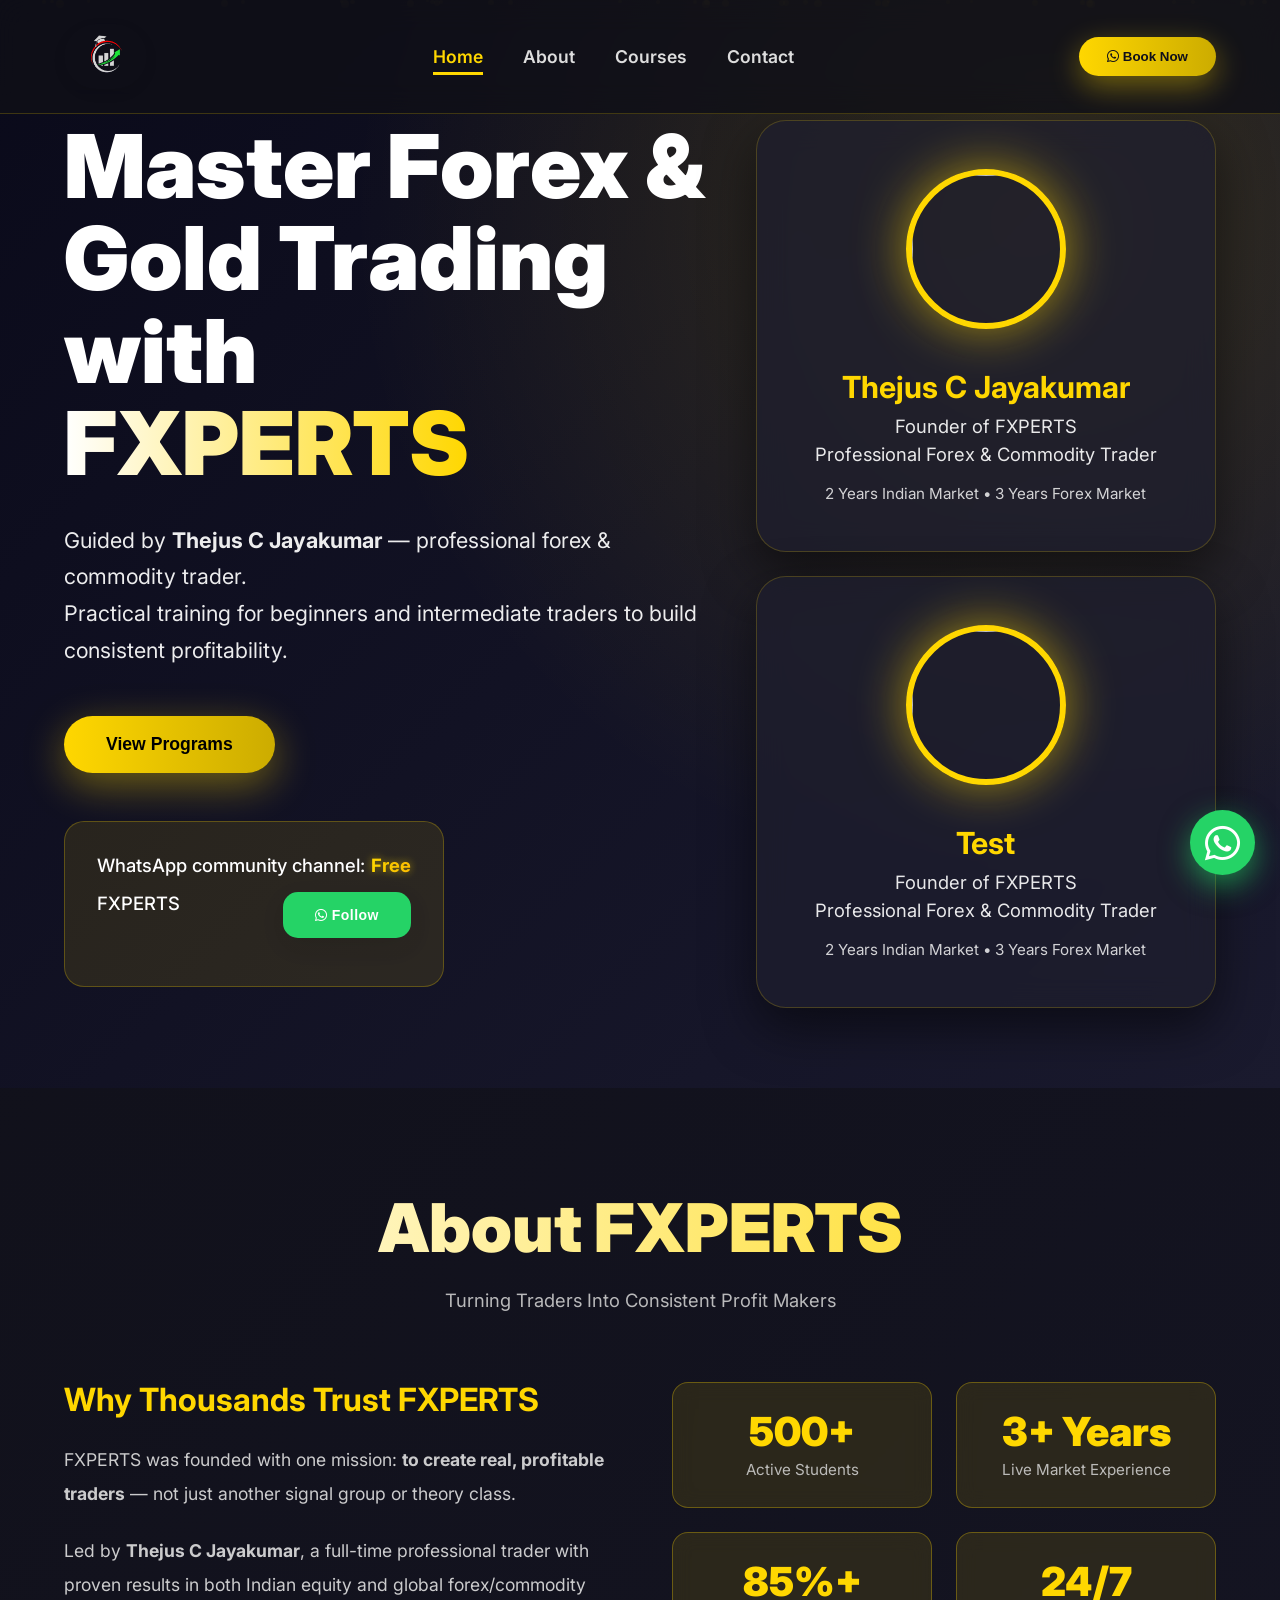
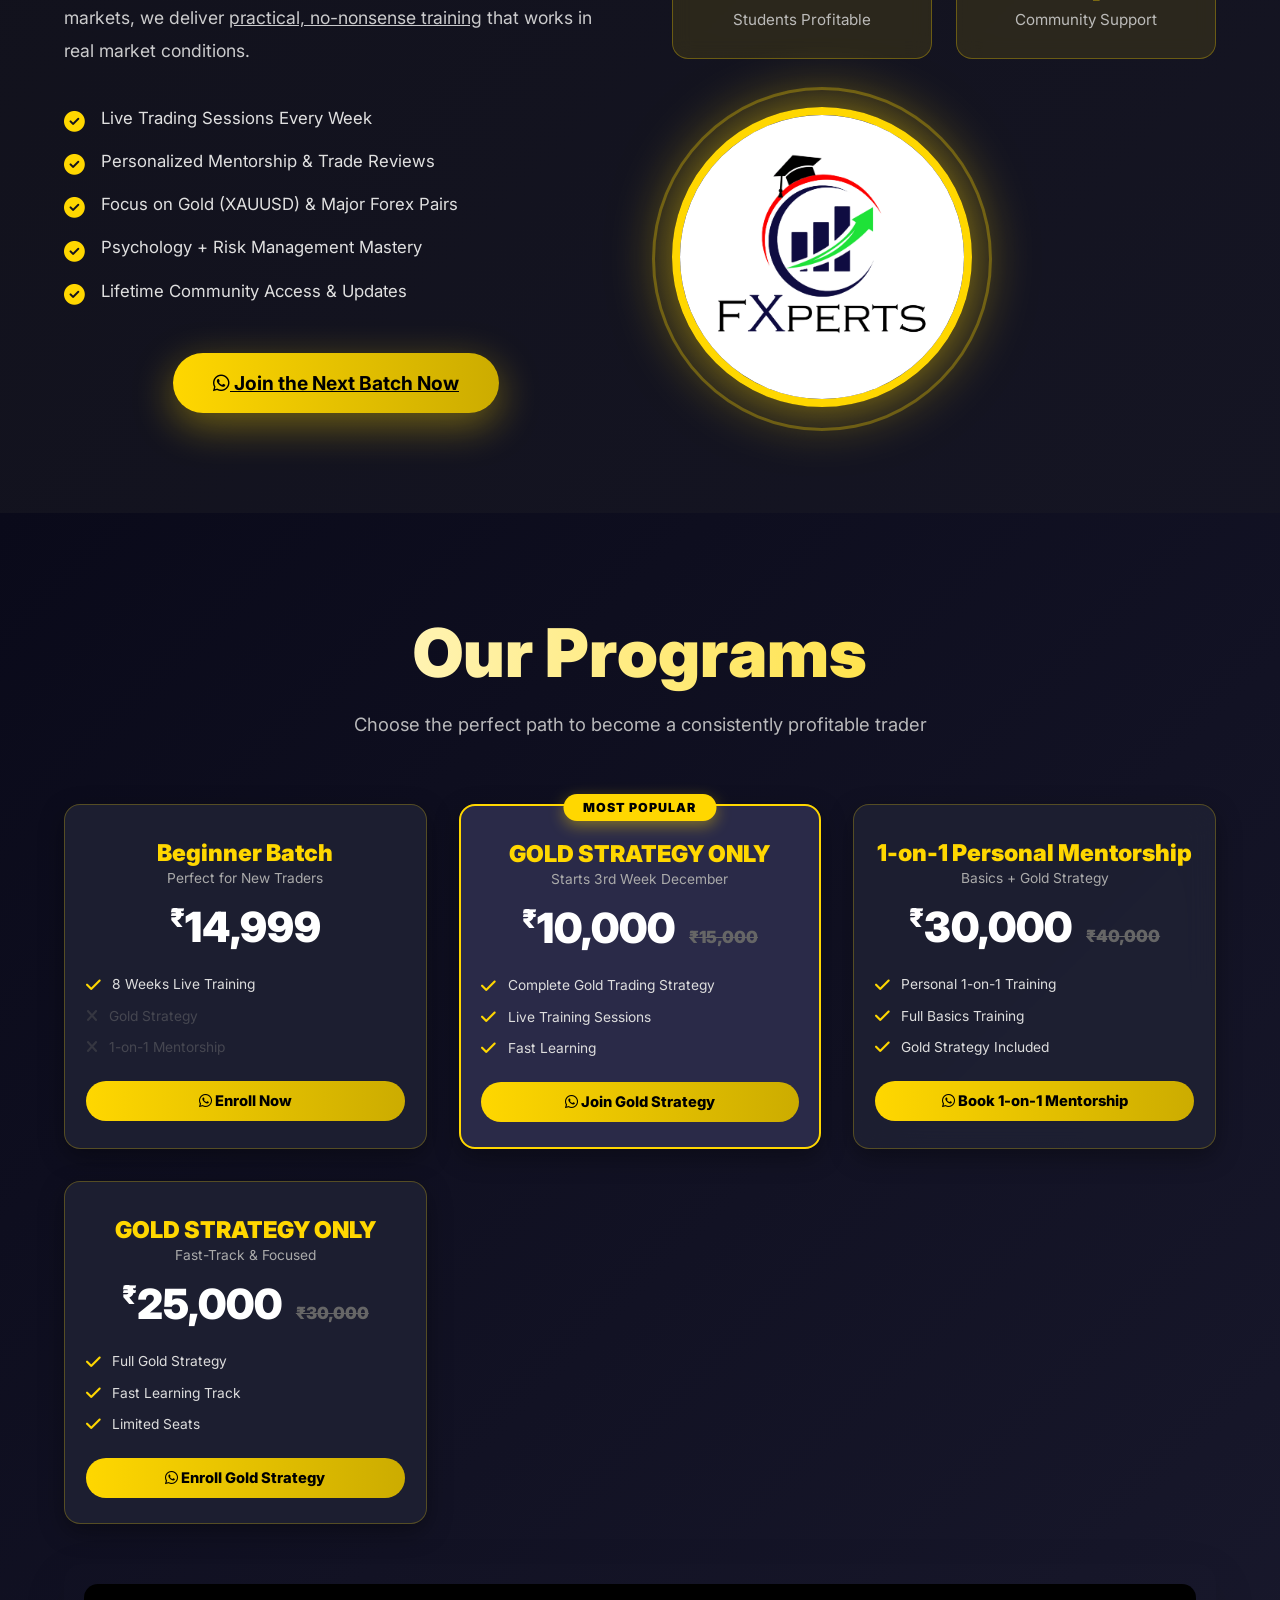
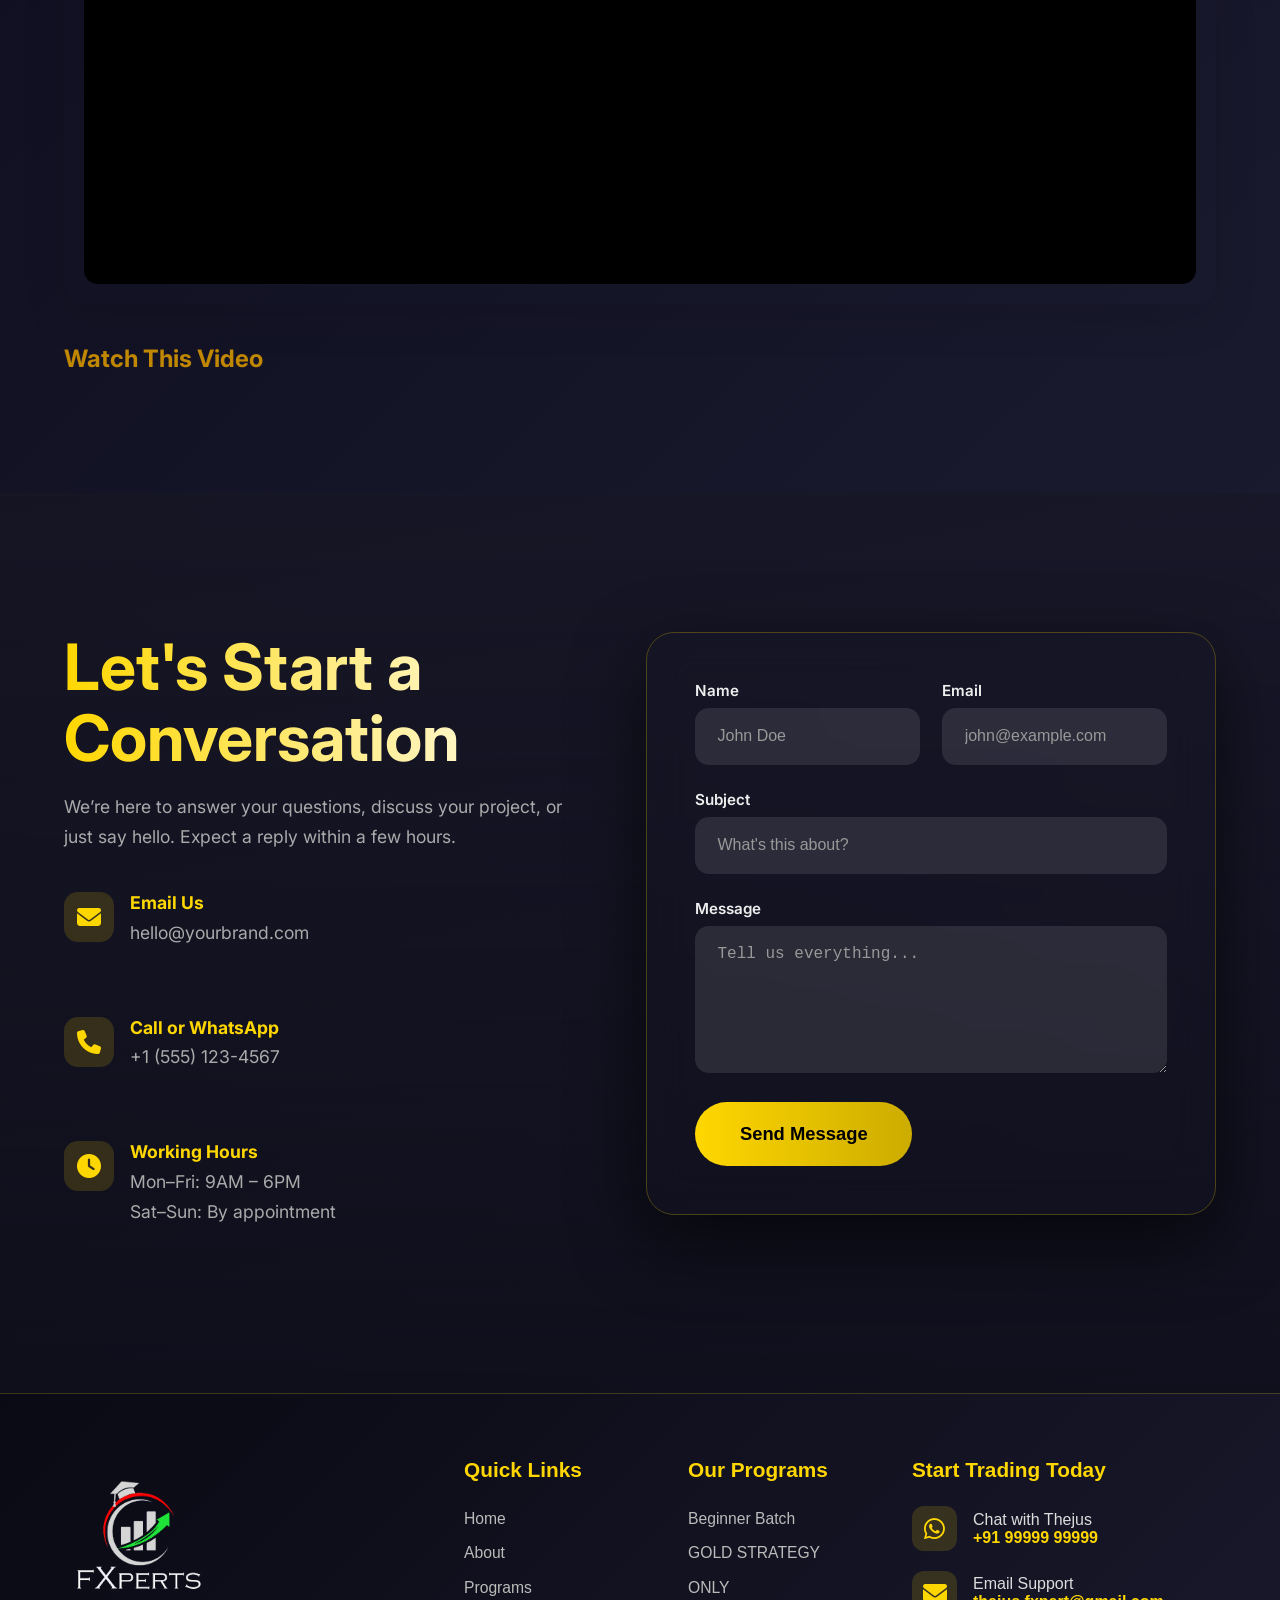
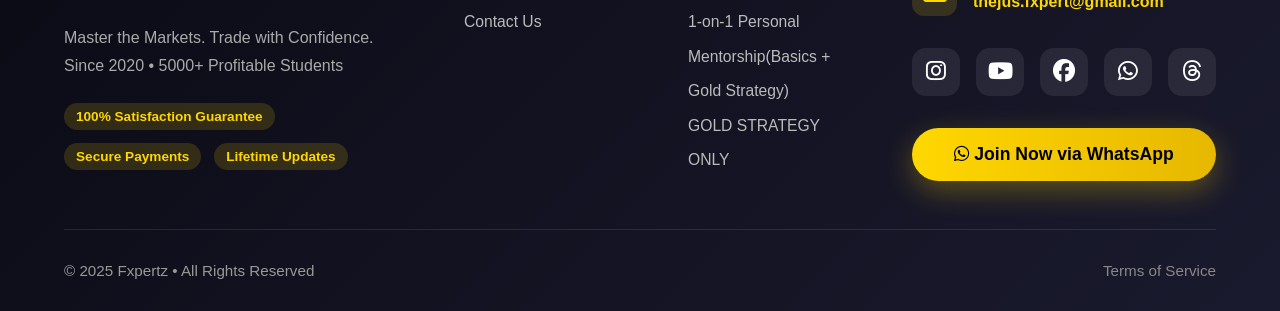
==== commit c0b6118a: "Add files via upload" ====
--- a/index.html
+++ b/index.html
@@ -13,17 +13,8 @@
   
   <!-- External CSS -->
   <link rel="stylesheet" href="style.css"/>
-  <!-- ONLY ONE LINE – BEST & SIMPLEST METHOD 2025 -->
-<link rel="icon" href="Logo.png" type="image/png">
 </head>
 <body>
-
-<div id="loader">
-    <div class="loader-ring"></div>
-    <img src="white logo.png" class="loader-logo" alt="Logo" />
-    <div class="load-text">Loading</div>
-  </div>
-
 
   <div class="particles" id="particles"></div>
 
@@ -510,101 +501,105 @@
 </footer>
 
 <script>
-document.addEventListener("DOMContentLoaded", function() {
-  const loader = document.getElementById('loader');
-  const logo = loader.querySelector('.loader-logo');
-
-  // NEW: Hide both WhatsApp buttons when page starts
-  const floatingWA = document.querySelector('.floating-wa');
-  const headerWABtn = document.querySelector('header .whatsapp-btn');
-  if (floatingWA) floatingWA.style.display = 'none';
-  if (headerWABtn) headerWABtn.style.display = 'none';
-
-  // Prevent scrolling while loading
-  document.body.style.overflow = "hidden";
-
-  setTimeout(() => {
-    // Logo fly-up animation
-    logo.style.transition = "transform 0.8s ease, opacity 0.8s ease";
-    logo.style.transform = "translateY(-120px) scale(1.2)";
-    logo.style.opacity = "0";
-
-    // Fade out loader
-    loader.style.transition = "opacity 0.8s ease";
-    loader.style.opacity = "0";
-
-    setTimeout(() => {
-      loader.style.display = "none";
-      document.body.style.overflow = "auto";
-
-      // NEW: Show WhatsApp buttons only AFTER loader is gone
-      if (floatingWA) floatingWA.style.display = 'flex';        // or 'block'
-      if (headerWABtn) headerWABtn.style.display = 'flex';      // or 'block'
-
-    }, 800);
-  }, 3000);
-});
-
-// === ALL YOUR OTHER SCRIPTS (mobile menu, smooth scroll, etc.) stay exactly the same ===
+// Particles (unchanged)
+const particlesContainer = document.getElementById('particles');
+for (let i = 0; i < 40; i++) {
+  const p = document.createElement('div');
+  p.classList.add('particle');
+  p.style.width = p.style.height = Math.random() * 6 + 2 + 'px';
+  p.style.left = Math.random() * 100 + '%';
+  p.style.animationDelay = Math.random() * 20 + 's';
+  p.style.animationDuration = 15 + Math.random() * 25 + 's';
+  particlesContainer.appendChild(p);
+}
+
+// Mobile Menu – WORKS PERFECTLY
 const hamburger = document.getElementById('hamburger');
+const mobileClose = document.getElementById('mobileClose');
 const navLinks = document.getElementById('navLinks');
-const menuIcon = document.getElementById('menuIcon');
 const header = document.getElementById('header');
-
-hamburger.addEventListener("click", () => {
-  navLinks.classList.toggle("show");
-  menuIcon.classList.toggle("fa-bars");
-  menuIcon.classList.toggle("fa-times");
-});
-
-document.querySelectorAll(".nav-links a").forEach(link => {
-  link.addEventListener("click", () => {
-    navLinks.classList.remove("show");
-    menuIcon.classList.remove("fa-times");
-    menuIcon.classList.add("fa-bars");
+  const menuIcon = document.getElementById("menuIcon");
+
+  // Toggle menu
+  hamburger.addEventListener("click", () => {
+    navLinks.classList.toggle("show");
+
+    // Change icon (bars ↔ close)
+    if (navLinks.classList.contains("show")) {
+      menuIcon.classList.remove("fa-bars");
+      menuIcon.classList.add("fa-times");
+    } else {
+      menuIcon.classList.remove("fa-times");
+      menuIcon.classList.add("fa-bars");
+    }
   });
-});
-
-document.querySelectorAll('a[href^="#"]').forEach(anchor => {
-  anchor.addEventListener("click", function(e) {
-    e.preventDefault();
-    const target = document.querySelector(this.getAttribute("href"));
-    if (target) target.scrollIntoView({ behavior: "smooth" });
+
+  // Close menu when clicking a link
+  document.querySelectorAll(".nav-links a").forEach(link => {
+    link.addEventListener("click", () => {
+      navLinks.classList.remove("show");
+      menuIcon.classList.remove("fa-times");
+      menuIcon.classList.add("fa-bars");
+    });
   });
-});
-
+
+  // Smooth scroll
+  document.querySelectorAll('a[href^="#"]').forEach(anchor => {
+    anchor.addEventListener("click", function(e) {
+      e.preventDefault();
+      document.querySelector(this.getAttribute("href")).scrollIntoView({
+        behavior: "smooth"
+      });
+    });
+  });
+// Header scroll effect + active link
 window.addEventListener('scroll', () => {
   header.classList.toggle('scrolled', window.scrollY > 50);
 
   let current = 'home';
-  ['home','about','courses','contact'].forEach(id => {
+  ['home', 'about', 'courses', 'contact'].forEach(id => {
     const section = document.getElementById(id);
-    if(section && section.getBoundingClientRect().top <= 150){
+    if (section && section.getBoundingClientRect().top <= 150) {
       current = id;
     }
   });
 
   document.querySelectorAll('.nav-links a').forEach(a => {
     a.classList.remove('active');
-    if(a.getAttribute('href') === `#${current}`){
+    if (a.getAttribute('href') === `#${current}`) {
       a.classList.add('active');
     }
   });
 });
 
-const grid = document.querySelector(".pricing-grid");
-if(grid && window.innerWidth < 768){
-  let scrollInterval = setInterval(() => {
-    if(grid.scrollLeft + grid.clientWidth >= grid.scrollWidth - 50){
-      grid.scrollTo({ left: 0, behavior: "smooth" });
-    } else {
-      grid.scrollBy({ left: grid.clientWidth * 0.85, behavior: "smooth" });
-    }
-  }, 4000);
-
-  grid.addEventListener("touchstart", () => clearInterval(scrollInterval));
-}
+// Smooth scroll
+document.querySelectorAll('a[href^="#"]').forEach(anchor => {
+  anchor.addEventListener('click', function(e) {
+    e.preventDefault();
+    const target = document.querySelector(this.getAttribute('href'));
+    target.scrollIntoView({ behavior: 'smooth' });
+  });
+});
+
+document.addEventListener("DOMContentLoaded", function () {
+  const grid = document.querySelector(".pricing-grid");
+
+  // Only run auto-swipe on mobile (screen < 768px)
+  if (window.innerWidth < 768) {
+    let scrollInterval = setInterval(() => {
+      if (grid.scrollLeft + grid.clientWidth >= grid.scrollWidth - 50) {
+        // Reached the end → go back to start smoothly
+        grid.scrollTo({ left: 0, behavior: "smooth" });
+      } else {
+        // Move forward by one card
+        grid.scrollBy({ left: grid.clientWidth * 0.85, behavior: "smooth" });
+      }
+    }, 4000); // Every 4 seconds
+
+    // Optional: Pause auto-swipe when user touches
+    grid.addEventListener("touchstart", () => clearInterval(scrollInterval));
+  }
+});
 </script>
-
 </body>
-</html>+</html>
--- a/style.css
+++ b/style.css
@@ -17,76 +17,7 @@
 }
 
 body { padding-top: 0px; }
-#loader {
-      position: fixed;
-      inset: 0;
-      background: #000000; /* PURE BLACK LUXURY BG */
-      display: flex;
-      justify-content: center;
-      align-items: center;
-      flex-direction: column;
-      z-index: 9999;
-      animation: fadeIn 0.8s ease forwards;
-    }
-
-    /* Logo */
-    .loader-logo {
-      width: 85px;
-      filter: drop-shadow(0 0 12px rgba(255, 193, 7, 0.6));
-      z-index: 3;
-    }
-
-    /* Gold Luxury Ring */
-    .loader-ring {
-      position: absolute;
-      width: 160px;
-      height: 160px;
-      border: 3px solid transparent;
-      border-top-color: #f7b500;
-      border-right-color: #f7b500;
-      border-radius: 50%;
-      animation: spin 1.2s linear infinite;
-      filter: drop-shadow(0 0 15px #f7b500);
-    }
-
-    /* Title Text */
-    .load-text {
-      margin-top: 25px;
-      font-size: 14px;
-      letter-spacing: 6px;
-      text-transform: uppercase;
-      color: #f8f8f8;
-      opacity: 0.7;
-      animation: pulse 1.6s infinite alternate;
-    }
-
-    /* Smooth Page Exit */
-    .page-transition {
-      animation: exitPage 0.8s ease forwards;
-      background: #000000;
-    }
-
-    /* Animations */
-    @keyframes spin {
-      to { transform: rotate(360deg); }
-    }
-
-    @keyframes fadeIn {
-      from { opacity: 0; }
-      to { opacity: 1; }
-    }
-
-    @keyframes pulse {
-      0% { opacity: 0.2; }
-      100% { opacity: 1; }
-    }
-
-    /* Smooth slide + fade while leaving */
-    @keyframes exitPage {
-      0% { opacity: 1; transform: scale(1); }
-      100% { opacity: 0; transform: scale(0.94) translateY(-20px); }
-    }
-    
+
 /* Particles Background */
 .particles {
   position: fixed;
@@ -107,7 +38,7 @@
   100% { transform: translateY(-100px) scale(1); }
 }
 
-/* Header - Always on top */
+/* Header */
 header {
   position: fixed;
   top: 0; left: 0; right: 0;
@@ -117,8 +48,8 @@
   justify-content: space-between;
   align-items: center;
   backdrop-filter: blur(15px);
-  background: rgba(15, 15, 23, 0.85);
-  border-bottom: 1px solid rgba(255,215,0,0.15);
+  background: rgba(15, 15, 23, 0.8);
+  border-bottom: 1px solid rgba(255,215,0,0.2);
   transition: all 0.4s ease;
 }
 header.scrolled {
@@ -126,35 +57,39 @@
   background: rgba(10, 10, 16, 0.98);
   box-shadow: 0 10px 30px rgba(0,0,0,0.5);
 }
-
-/* Logo */
+/* Logo Container */
 .logo {
-  display: flex;
-  align-items: center;
-  justify-content: center;
-  background: transparent;
-  padding: 6px 16px;
-  border-radius: 50px;
-}
+  display: flex;              /* align image and text if needed */
+  align-items: center;        /* vertical center */
+  justify-content: center;    /* horizontal center */
+  background: transparent;           /* white background for clean look */
+  padding: 5px 14px;          /* reduced padding */
+  border-radius: 50px;        /* rounded pill shape */
+  font-weight: 400;
+  font-size: 1.6rem;
+  letter-spacing: 2px;
+  box-shadow: 0 4px 12px rgba(0,0,0,0.1); /* subtle shadow */
+}
+
+/* Logo Image */
 .logo img {
-  height: 55px;
-  width: auto;
+  height: 55px;               /* adjust as needed */
+  width: auto;                /* maintain aspect ratio */
   object-fit: contain;
-  transition: all 0.3s ease;
-}
-
-/* Navigation */
-nav { 
-  display: flex; 
-  align-items: center; 
-  gap: 3rem; 
-}
+  display: block;
+}
+
+@keyframes glow {
+  from { box-shadow: 0 8px 25px rgba(255,215,0,0.4); }
+  to { box-shadow: 0 12px 40px rgba(255,215,0,0.6); }
+}
+
+nav { display: flex; align-items: center; gap: 3rem; }
+
 .nav-links {
   display: flex;
   list-style: none;
   gap: 2.5rem;
-  margin: 0;
-  padding: 0;
 }
 .nav-links a {
   color: #ddd;
@@ -175,161 +110,107 @@
   transition: 0.4s;
   transform: translateX(-50%);
 }
-.nav-links a:hover, 
-.nav-links a.active { 
-  color: var(--gold); 
-}
-.nav-links a:hover::after, 
-.nav-links a.active::after { 
-  width: 100%; 
-}
-
-/* Desktop WhatsApp Button */
+.nav-links a:hover, .nav-links a.active { color: var(--gold); }
+.nav-links a:hover::after, .nav-links a.active::after { width: 100%; }
+
 .whatsapp-btn {
-  display: flex;
-  align-items: center;
-  gap: 10px;
   background: linear-gradient(90deg, var(--gold), var(--gold-dark));
   color: var(--dark);
+  border: none;
   padding: 12px 28px;
-  border: none;
   border-radius: 50px;
   font-weight: 700;
-  font-size: 1rem;
   cursor: pointer;
   box-shadow: 0 10px 30px rgba(255,215,0,0.4);
   transition: all 0.4s;
-  white-space: nowrap;
 }
 .whatsapp-btn:hover {
   transform: translateY(-4px);
   box-shadow: 0 15px 40px rgba(255,215,0,0.6);
 }
 
-/* Hamburger & Mobile Menu */
-.hamburger { 
-  display: none; 
-  font-size: 1.8rem; 
-  color: var(--gold); 
-  cursor: pointer; 
-  z-index: 2000;
-}
-.mobile-whatsapp { 
-  display: none; 
-}
-
-/* Floating WhatsApp (Always Visible & Perfectly Responsive) */
-.floating-wa {
-  position: fixed;
-  width: 60px;
-  height: 60px;
-  bottom: 25px;
-  right: 20px;
-  background: #25D366;
-  color: white;
-  border-radius: 50%;
-  font-size: 32px;
-  display: flex;
-  align-items: center;
-  justify-content: center;
-  box-shadow: 0 8px 25px rgba(37, 211, 102, 0.5);
-  z-index: 998;
-  transition: all 0.3s ease;
-}
-.floating-wa:hover {
-  transform: scale(1.12);
-  box-shadow: 0 12px 35px rgba(37, 211, 102, 0.7);
-}
-
-/* RESPONSIVE BREAKPOINTS */
-@media (max-width: 1024px) {
-  .logo img { height: 50px; }
-  nav { gap: 2rem; }
-  .nav-links { gap: 2rem; }
-  .whatsapp-btn { padding: 10px 22px; font-size: 0.95rem; }
-}
-
-@media (max-width: 992px) {
-  .whatsapp-btn { display: none !important; } /* Hide desktop button */
-}
-
-@media (max-width:  : 768px) {
-  /* Mobile Menu */
-  .hamburger { display: block; }
-
+.hamburger { display: none; font-size: 1.8rem; color: var(--gold); cursor: pointer; }
+.mobile-whatsapp {
+  display: none;
+}
+
+/* Mobile Styles */
+@media (max-width: 768px) {
   nav {
-    position: absolute;
-    top: 100%;
-    left: 0;
-    right: 0;
-    background: rgba(15, 15, 23, 0.98);
-    backdrop-filter: blur(15px);
-    flex-direction: column;
-    align-items: center;
-    padding: 2rem 0;
-    display: none;
-  }
-  nav.show { display: flex; }
+    position: relative;
+  }
 
   .nav-links {
     position: fixed;
     top: 0;
     right: -100%;
     height: 100vh;
-    width: 75%;
-    background: rgba(15, 15, 23, 0.98);
+    width: 70%;
+    background: rgba(15, 15, 23, 0.97);
     flex-direction: column;
-    justify-content: flex-start;
-    align-items: center;
-    padding-top: 100px;
-    padding-top: 100px;
-    gap: 3rem;
-    transition: right 0.4s cubic-bezier(0.77, 0, 0.18, 1);
-    z-index: 999;
-  }
+    padding-top: 8rem;
+    gap: 2.5rem;
+    transition: right 0.4s ease;
+    border-left: 1px solid rgba(255,215,0,0.2);
+    backdrop-filter: blur(10px);
+  }
+
   .nav-links.show {
     right: 0;
   }
 
-  .logo img { height: 45px; }
-
-  /* Mobile WhatsApp in Menu */
+  .hamburger {
+    display: block;
+    z-index: 2000;
+  }
+
+  /* Hide WhatsApp button in mobile */
+  .whatsapp-btn {
+    display: none;
+  }
+  .logo img {
+  height: 40px;   /* adjust size */
+  width: 50px;
+  object-fit: contain;
+}
+
+  /* Bigger close icon */
+  #menuIcon {
+    font-size: 2rem;
+    color: var(--gold);
+  }
+    /* Show mobile WhatsApp button */
   .mobile-whatsapp {
-    display: block !important;
-  }
+    display: flex;
+    justify-content: center;
+    margin-top: 1rem;
+  }
+
   .mobile-whatsapp-btn {
-    display: flex;
+    display: inline-flex;
     align-items: center;
-    gap: 10px;
+    gap: 8px;
     background: linear-gradient(90deg, var(--gold), var(--gold-dark));
     color: var(--dark);
-    padding: 14px 30px;
-    border-radius: 50px;
+    
+    padding: 10px 18px;        /* smaller */
+    font-size: 0.95rem;        /* smaller */
     font-weight: 700;
-    font-size: 1.1rem;
+
+    border-radius: 40px;       /* small round button */
     text-decoration: none;
-    box-shadow: 0 8px 25px rgba(255,215,0,0.4);
-  }
-
-  /* Floating WA smaller on mobile */
-  .floating-wa {
-    width: 55px;
-    height: 55px;
-    font-size: 28px;
-    bottom: 20px;
-    right: 15px;
-  }
-}
-
-@media (max-width: 480px) {
-  .logo img { height: 40px; }
-  header { padding: 1rem 5%; }
-  .floating-wa {
-    width: 52px;
-    height: 52px;
-    font-size: 26px;
-    bottom: 15px;
-    right: 15px;
+
+    box-shadow: 0 6px 20px rgba(255,215,0,0.35);
+    transition: 0.3s ease;
+  }
+
+  .mobile-whatsapp-btn i {
+    font-size: 1.1rem; /* icon size */
+  }
+
+  .mobile-whatsapp-btn:hover {
+    transform: translateY(-3px);
+    box-shadow: 0 10px 30px rgba(255,215,0,0.55);
   }
 }
 
@@ -1762,4 +1643,4 @@
     display: block;
   }
 
-}+}
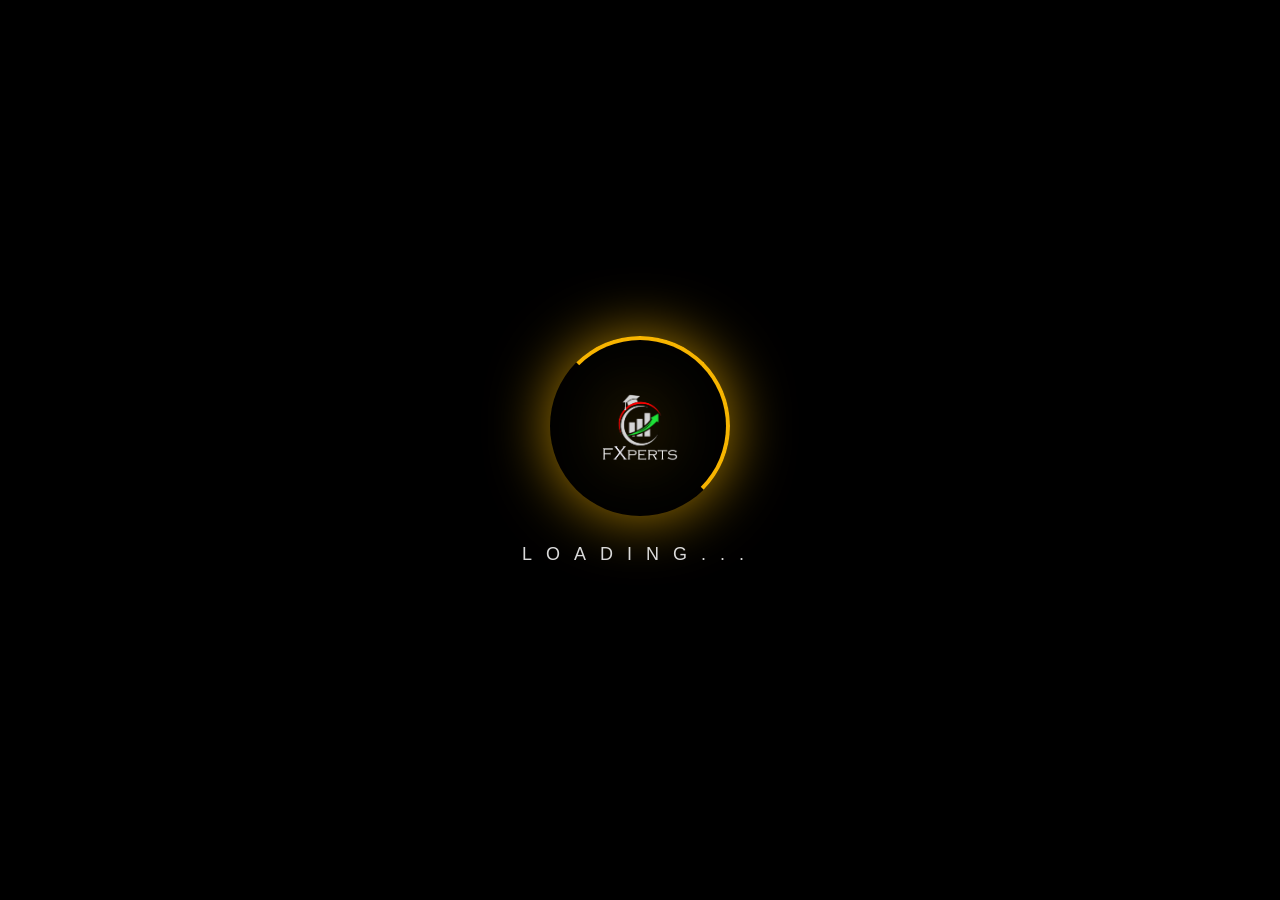
==== commit 55a97aeb: "Add files via upload" ====
--- a/index.html
+++ b/index.html
@@ -2,604 +2,141 @@
 <html lang="en">
 <head>
   <meta charset="UTF-8" />
-  <meta name="viewport" content="width=device-width, initial-scale=1.0"/>
-  <title>FXPERTS - Master Forex & Gold Trading</title>
+  <meta name="viewport" content="width=device-width, initial-scale=1.0" />
+  <title>FXPERTS</title>
+  <link rel="icon" href="white-logo.png" type="image/png">
 
-  <!-- Google Fonts -->
-  <link href="https://fonts.googleapis.com/css2?family=Inter:wght@400;500;600;700;800;900&display=swap" rel="stylesheet">
-  
-  <!-- Font Awesome -->
-  <link rel="stylesheet" href="https://cdnjs.cloudflare.com/ajax/libs/font-awesome/6.5.0/css/all.min.css"/>
-  
-  <!-- External CSS -->
-  <link rel="stylesheet" href="style.css"/>
+  <style>
+    :root {
+      --gold: #f7b500;
+      --dark: #000000;
+    }
+
+    * { margin:0; padding:0; box-sizing:border-box; }
+    html, body {
+      height: 100%;
+      background: var(--dark);
+      overflow: hidden;
+      font-family: 'Poppins', 'Inter', sans-serif;
+    }
+
+    #loader {
+      position: fixed;
+      inset: 0;
+      background: var(--dark);
+      display: flex;
+      flex-direction: column;
+      justify-content: center;
+      align-items: center;
+      z-index: 999999;
+      padding: 10px;
+      text-align: center;
+    }
+
+    /* Ring wrapper for responsive alignment */
+    .loader-ring-wrapper {
+      position: relative;
+      display: flex;
+      justify-content: center;
+      align-items: center;
+      width: clamp(130px, 40vw, 180px);
+      height: clamp(130px, 40vw, 180px);
+    }
+
+    .loader-ring {
+      position: absolute;
+      width: 100%;
+      height: 100%;
+      border: 4px solid transparent;
+      border-top-color: var(--gold);
+      border-right-color: var(--gold);
+      border-radius: 50%;
+      animation: spin 1.5s linear infinite;
+      box-shadow: 0 0 60px rgba(247, 181, 0, 0.7);
+    }
+
+    /* Logo centered inside ring */
+    .loader-logo {
+      width: 50%;
+      max-width: 110px;
+      z-index: 10;
+      filter: drop-shadow(0 0 35px rgba(247, 181, 0, 0.8));
+      animation: logoFloat 2s infinite alternate ease-in-out;
+    }
+
+    /* Loading Text stays below */
+    .load-text {
+      margin-top: 28px;
+      font-size: clamp(12px, 4vw, 18px);
+      font-weight: 500;
+      letter-spacing: clamp(6px, 2.5vw, 14px);
+      color: #fff;
+      text-transform: uppercase;
+      opacity: 0.85;
+      white-space: nowrap;
+      animation: textPulse 2s infinite alternate;
+    }
+
+    /* Exit Animations */
+    .exit-logo {
+      transition: transform 0.9s ease, opacity 0.9s ease;
+      transform: translateY(-120px) scale(1.2);
+      opacity: 0;
+    }
+
+    .exit-loader {
+      transition: opacity 0.9s ease;
+      opacity: 0;
+    }
+
+    /* Animations */
+    @keyframes spin {
+      to { transform: rotate(360deg); }
+    }
+
+    @keyframes logoFloat {
+      from { transform: translateY(0) scale(1); }
+      to   { transform: translateY(-8px) scale(1.05); }
+    }
+
+    @keyframes textPulse {
+      from { opacity: 0.6; text-shadow: 0 0 15px var(--gold); }
+      to   { opacity: 1;   text-shadow: 0 0 35px var(--gold); }
+    }
+
+  </style>
 </head>
+
 <body>
 
-  <div class="particles" id="particles"></div>
+  <div id="loader">
+    <div class="loader-ring-wrapper">
+      <div class="loader-ring"></div>
+      <img src="white logo.png" class="loader-logo" alt="FXPERTS Logo">
+    </div>
+    <div class="load-text">Loading...</div>
+  </div>
 
-  <!-- Fixed Header -->
- <header id="header">
+  <script>
+    document.addEventListener("DOMContentLoaded", () => {
+      const loader = document.getElementById('loader');
+      const logo = loader.querySelector('.loader-logo');
 
- <div class="logo">
-  <a href="/">  
-  <img src="Logo5.png" alt="FX Logo">
-  </a>  
-</div>
+      // Show loader for 3 seconds
+      setTimeout(() => {
+        // Animate logo up + fade
+        logo.classList.add('exit-logo');
 
+        // Fade out loader background
+        loader.classList.add('exit-loader');
 
-  <nav>
-    <ul class="nav-links" id="navLinks">
-      <li><a href="#home" class="active">Home</a></li>
-      <li><a href="#about">About</a></li>
-      <li><a href="#courses">Courses</a></li>
-      <li><a href="#contact">Contact</a></li>
-       <li class="mobile-whatsapp">
-        <a href="https://wa.me/XXXXXXXXXX" class="mobile-whatsapp-btn">
-          <i class="fab fa-whatsapp"></i> Book Now
-        </a>
-      </li>
-    </ul>
+        // Redirect after animation
+        setTimeout(() => {
+          window.location.href = "Page.html"; // Replace with your main page
+        }, 900); // match transition duration
+      }, 3000); // loader visible duration
+    });
+  </script>
 
-    <!-- TOGGLE BUTTON (hamburger / close) -->
-    <div class="hamburger" id="hamburger">
-      <i class="fas fa-bars" id="menuIcon"></i>
-    </div>
-  </nav>
-
-  <button class="whatsapp-btn">
-    <i class="fab fa-whatsapp"></i> Book Now
-  </button>
-</header>
-
-
-  <!-- Hero Section -->
-  <section class="hero" id="home">
-    <div class="container">
-      <div class="left">
-        <h1 class="title">Master Forex & Gold Trading with<br><span>FXPERTS</span></h1>
-        <p class="subtitle">
-          Guided by <strong>Thejus C Jayakumar</strong> — professional forex & commodity trader.<br>
-          Practical training for beginners and intermediate traders to build consistent profitability.
-        </p>
-
-        <div class="cta-buttons">
-          <a href="#courses">
-          <button class="btn-primary">View Programs</button>
-          </a>
-          <!-- <button class="btn-secondary">View Programs</button> -->
-        </div>
-
-        <div class="batch-info">
-          <div class="batch-row">
-            <span>WhatsApp community channel:</span>
-            <span class="free">  Free</span>
-          </div>
-          <div class="batch-row">
-            <span>FXPERTS</span>
-            <a href="https://whatsapp.com/channel/0029VbBLyOJ5q08fW2Q5pp1K">
-            <button class="btn-primary-small">
-            <span class="limited"><i class="fab fa-whatsapp"></i> Follow</span>
-            </button>
-            </a>
-          </div>
-        </div>
-      </div>
-
-      <div class="profile-cards-wrapper">
- <div class="profile-card">
-  <img src="https://images.unsplash.com/photo-1507003211169-0a1dd7228f2d?w=500&h=500&fit=crop&crop=face" class="avatar" />
-  <h2>Thejus C Jayakumar</h2>
-  <p class="role">Founder of FXPERTS<br>Professional Forex & Commodity Trader</p>
-  <p class="experience">2 Years Indian Market • 3 Years Forex Market</p>
-</div>
-
-<!-- SECOND CARD → MEDIUM SIZE -->
-<div class="profile-card medium-card">
-  <img src="https://images.unsplash.com/photo-1507003211169-0a1dd7228f2d?w=500&h=500&fit=crop&crop=face" class="avatar" />
-  <h2>Test</h2>
-  <p class="role">Founder of FXPERTS<br>Professional Forex & Commodity Trader</p>
-  <p class="experience">2 Years Indian Market • 3 Years Forex Market</p>
-</div>
-
-  </div>
-    </div>
-  </section>
-
- <!-- ABOUT SECTION -->
-<section id="about">
-  <div class="about-container">
-    
-    <!-- Section Header -->
-    <div class="section-header" data-aos="fade-up">
-      <h2 class="section-title">About FXPERTS</h2>
-      <p class="section-subtitle">Turning Traders Into Consistent Profit Makers</p>
-    </div>
-
-    <!-- About Content Grid -->
-    <div class="about-grid">
-
-      <!-- Left: Text Content -->
-      <div class="about-text" data-aos="fade-right">
-        <h3>Why Thousands Trust FXPERTS</h3>
-        <p>
-          FXPERTS was founded with one mission: <strong>to create real, profitable traders</strong> — not just another signal group or theory class.
-        </p>
-        <p>
-          Led by <strong>Thejus C Jayakumar</strong>, a full-time professional trader with proven results in both Indian equity and global forex/commodity markets, we deliver <u>practical, no-nonsense training</u> that works in real market conditions.
-        </p>
-
-        <div class="highlights">
-          <div class="highlight-item">
-            <i class="fas fa-check-circle"></i>
-            <span>Live Trading Sessions Every Week</span>
-          </div>
-          <div class="highlight-item">
-            <i class="fas fa-check-circle"></i>
-            <span>Personalized Mentorship & Trade Reviews</span>
-          </div>
-          <div class="highlight-item">
-            <i class="fas fa-check-circle"></i>
-            <span>Focus on Gold (XAUUSD) & Major Forex Pairs</span>
-          </div>
-          <div class="highlight-item">
-            <i class="fas fa-check-circle"></i>
-            <span>Psychology + Risk Management Mastery</span>
-          </div>
-          <div class="highlight-item">
-            <i class="fas fa-check-circle"></i>
-            <span>Lifetime Community Access & Updates</span>
-          </div>
-        </div>
-
-        <div class="cta-area">
-          <a href="https://wa.me/9199xxxxxxx?text=Hi%20Thejus,%20I%20want%20to%20join%20FXPERTS!" target="_blank" class="btn-primary large">
-            <i class="fab fa-whatsapp"></i> Join the Next Batch Now
-          </a>
-        </div>
-      </div>
-
-      <!-- Right: Stats + Image -->
-      <div class="about-visual" data-aos="fade-left">
-        
-        <!-- Stats Cards -->
-        <div class="stats-grid">
-          <div class="stat-card">
-            <h4>500+</h4>
-            <p>Active Students</p>
-          </div>
-          <div class="stat-card">
-            <h4>3+ Years</h4>
-            <p>Live Market Experience</p>
-          </div>
-          <div class="stat-card">
-            <h4>85%+</h4>
-            <p>Students Profitable</p>
-          </div>
-          <div class="stat-card">
-            <h4>24/7</h4>
-            <p>Community Support</p>
-          </div>
-        </div>
-
-        <!-- Founder Image with Glow -->
-        <div class="founder-img">
-          <img src="logo sq.png" alt="Thejus C Jayakumar">
-          <div class="glow-ring"></div>
-        </div>
-      </div>
-
-    </div>
-  </div>
-</section>
-<!-- COURSES SECTION -->
-<section id="courses">
-  <div class="courses-container">
-    
-    <!-- Section Header -->
-    <div class="section-header" data-aos="fade-up">
-      <h2 class="section-title">Our Programs</h2>
-      <p class="section-subtitle">Choose the perfect path to become a consistently profitable trader</p>
-    </div>
-
-    <!-- Pricing Cards -->
-    <div class="pricing-grid">
-
-      <!-- Program 1 -->
-      <div class="pricing-card basic" data-aos="fade-up" data-aos-delay="100">
-        <div class="card-header">
-          <h3>Beginner Batch</h3>
-          <p class="tag">Perfect for New Traders</p>
-        </div>
-
-        <div class="price">
-          <span class="currency">₹</span>14,999
-        </div>
-
-        <ul class="features">
-          <li><i class="fas fa-check"></i> 8 Weeks Live Training</li>
-          <li class="no"><i class="fas fa-times"></i> Gold Strategy</li>
-          <li class="no"><i class="fas fa-times"></i> 1-on-1 Mentorship</li>
-        </ul>
-
-        <a href="#" target="_blank" class="enroll-btn">
-          <i class="fab fa-whatsapp"></i> Enroll Now
-        </a>
-      </div>
-
-      <!-- Program 2 -->
-      <div class="pricing-card pro recommended" data-aos="fade-up" data-aos-delay="200">
-        <div class="popular-badge">MOST POPULAR</div>
-
-        <div class="card-header">
-          <h3>GOLD STRATEGY ONLY</h3>
-          <p class="tag">Starts 3rd Week December</p>
-        </div>
-
-        <div class="price">
-          <span class="currency">₹</span>10,000
-          <span class="old-price">₹15,000</span>
-        </div>
-
-        <ul class="features">
-          <li><i class="fas fa-check"></i> Complete Gold Trading Strategy</li>
-          <li><i class="fas fa-check"></i> Live Training Sessions</li>
-          <li><i class="fas fa-check"></i> Fast Learning</li>
-        </ul>
-
-        <a href="#" target="_blank" class="enroll-btn pro">
-          <i class="fab fa-whatsapp"></i> Join Gold Strategy
-        </a>
-      </div>
-
-      <!-- Program 3 -->
-      <div class="pricing-card vip" data-aos="fade-up" data-aos-delay="300">
-        <div class="card-header">
-          <h3>1-on-1 Personal Mentorship</h3>
-          <p class="tag">Basics + Gold Strategy</p>
-        </div>
-
-        <div class="price">
-          <span class="currency">₹</span>30,000
-          <span class="old-price">₹40,000</span>
-        </div>
-
-        <ul class="features">
-          <li><i class="fas fa-check"></i> Personal 1-on-1 Training</li>
-          <li><i class="fas fa-check"></i> Full Basics Training</li>
-          <li><i class="fas fa-check"></i> Gold Strategy Included</li>
-        </ul>
-
-        <a href="#" target="_blank" class="enroll-btn vip">
-          <i class="fab fa-whatsapp"></i> Book 1-on-1 Mentorship
-        </a>
-      </div>
-
-      <!-- Program 4 -->
-      <div class="pricing-card basic" data-aos="fade-up" data-aos-delay="400">
-        <div class="card-header">
-          <h3>GOLD STRATEGY ONLY</h3>
-          <p class="tag">Fast-Track & Focused</p>
-        </div>
-
-        <div class="price">
-          <span class="currency">₹</span>25,000
-          <span class="old-price">₹30,000</span>
-        </div>
-
-        <ul class="features">
-          <li><i class="fas fa-check"></i> Full Gold Strategy</li>
-          <li><i class="fas fa-check"></i> Fast Learning Track</li>
-          <li><i class="fas fa-check"></i> Limited Seats</li>
-        </ul>
-
-        <a href="#" target="_blank" class="enroll-btn">
-          <i class="fab fa-whatsapp"></i> Enroll Gold Strategy
-        </a>
-      </div>
-
-    </div>
-
-    <!-- Video youtube -->
-<div class="video-box">
-  <div class="video-wrapper">
-    <iframe 
-      src="https://www.youtube.com/embed/YkVnOehbGJs?autoplay=1&mute=1&controls=1&playsinline=1"
-      frameborder="0"
-      allow="autoplay; encrypted-media"
-      allowfullscreen>
-    </iframe>
-  </div>
-</div>
-
-
-
-  <h3 class="video-heading">Watch This Video</h3>
-  <!-- <p class="video-subtext">This explains everything clearly before you join</p> -->
-</div>
-
-  </div>
-</section>
-
-<!-- CONTACT SECTION -->
-<section class="contact-section" id="contact">
-    <div class="contact-container">
-
-      <!-- Left: Info & Social -->
-      <div class="contact-info">
-        <h1>Let's Start a Conversation</h1>
-        <p>We’re here to answer your questions, discuss your project, or just say hello. Expect a reply within a few hours.</p>
-
-        <div class="info-grid">
-          <div class="info-item">
-            <i class="fas fa-envelope"></i>
-            <div>
-              <h3>Email Us</h3>
-              <p>hello@yourbrand.com</p>
-            </div>
-          </div>
-          <div class="info-item">
-            <i class="fas fa-phone"></i>
-            <div>
-              <h3>Call or WhatsApp</h3>
-              <p>+1 (555) 123-4567</p>
-            </div>
-          </div>
-          <div class="info-item">
-            <i class="fas fa-clock"></i>
-            <div>
-              <h3>Working Hours</h3>
-              <p>Mon–Fri: 9AM – 6PM<br>Sat–Sun: By appointment</p>
-            </div>
-          </div>
-        </div>
-
-        <!-- <div class="social-icons">
-          <a href="#" aria-label="Instagram"><i class="fab fa-instagram"></i></a>
-          <a href="#" aria-label="WhatsApp"><i class="fab fa-whatsapp"></i></a>
-          <a href="#" aria-label="Telegram"><i class="fab fa-telegram-plane"></i></a>
-          <a href="#" aria-label="X (Twitter)"><i class="fab fa-x-twitter"></i></a>
-          <a href="#" aria-label="LinkedIn"><i class="fab fa-linkedin-in"></i></a>
-        </div> -->
-      </div>
-
-      <!-- Right: Form -->
-      <div class="contact-form-wrapper">
-        <form class="contact-form" action="https://formspree.io/f/your-id" method="POST">
-          <div class="form-row">
-            <div class="form-group">
-              <label>Name</label>
-              <input type="text" name="name" placeholder="John Doe" required>
-            </div>
-            <div class="form-group">
-              <label>Email</label>
-              <input type="email" name="_replyto" placeholder="john@example.com" required>
-            </div>
-          </div>
-
-          <div class="form-group">
-            <label>Subject</label>
-            <input type="text" name="subject" placeholder="What's this about?" required>
-          </div>
-
-          <div class="form-group">
-            <label>Message</label>
-            <textarea name="message" rows="6" placeholder="Tell us everything..." required></textarea>
-          </div>
-
-          <button type="submit" class="submit-btn">
-            Send Message
-          </button>
-        </form>
-      </div>
-
-    </div>
-  </section>
-
-  <!-- Floating WhatsApp -->
-  <a href="https://wa.me/15551234567" target="_blank" class="floating-wa" aria-label="Chat on WhatsApp">
-    <i class="fab fa-whatsapp"></i>
-  </a>
- <footer class="footer">
-  <div class="footer-container">
-
-    <!-- Footer Top -->
-    <div class="footer-top">
-      
-      <!-- Logo & Tagline -->
-      <div class="footer-brand">
-
-        <!-- Logo Image -->
-        <img src="white logo.png" alt="Thejus Trading Logo" class="footer-logo-img">
-<!-- 
-        <h2 class="footer-logo">
-          <span style="color: var(--gold);"></span> Fxpertz
-        </h2> -->
-        <p>Master the Markets. Trade with Confidence.<br>Since 2020 • 5000+ Profitable Students</p>
-
-        <div class="trust-badges">
-          <span>100% Satisfaction Guarantee</span>
-          <span>Secure Payments</span>
-          <span>Lifetime Updates</span>
-        </div>
-      </div>
-
-      <!-- Quick Links -->
-      <div class="footer-links">
-        <h4>Quick Links</h4>
-        <ul>
-          <li><a href="#home">Home</a></li>
-          <li><a href="#about">About</a></li>
-          <li><a href="#courses">Programs</a></li>
-          <!-- <li><a href="#results">Student Results</a></li> -->
-          <!-- <li><a href="#testimonials">Success Stories</a></li> -->
-          <li><a href="#contact">Contact Us</a></li>
-        </ul>
-      </div>
-
-      <!-- Programs -->
-      <div class="footer-links">
-        <h4>Our Programs</h4>
-        <ul>
-          <li><a href="#courses">Beginner Batch</a></li>
-          <li><a href="#courses">GOLD STRATEGY ONLY</a></li>
-          <li><a href="#courses">1-on-1 Personal Mentorship(Basics + Gold Strategy)</a></li>
-          <li><a href="#courses">GOLD STRATEGY ONLY</a></li>
-          <!-- <li><a href="#">Live Trading Room</a></li> -->
-        </ul>
-      </div>
-
-      <!-- Contact & WhatsApp -->
-      <div class="footer-contact">
-        <h4>Start Trading Today</h4>
-
-        <div class="contact-item">
-          <i class="fab fa-whatsapp"></i>
-          <div>
-            <p>Chat with Thejus</p>
-            <a href="https://wa.me/919999999999" target="_blank">+91 99999 99999</a>
-          </div>
-        </div>
-
-        <div class="contact-item">
-          <i class="fas fa-envelope"></i>
-          <div>
-            <p>Email Support</p>
-            <a href="mailto:thejus.fxpert@gmail.com">thejus.fxpert@gmail.com</a>
-          </div>
-        </div>
-
-        <!-- Social Icons -->
-        <div class="footer-social">
-          <a href="https://www.instagram.com/thejuss.fxpert/" aria-label="Instagram"><i class="fab fa-instagram"></i></a>
-          <a href="https://www.youtube.com/@thejussfxpert" aria-label="YouTube"><i class="fab fa-youtube"></i></a>
-          <a href="https://www.facebook.com/thejuss.fxpert/" aria-label="facebook"><i class="fab fa-facebook"></i></a>
-          <a href="https://whatsapp.com/channel/0029VbBLyOJ5q08fW2Q5pp1K" aria-label="whatsapp"><i class="fab fa-whatsapp"></i></a>
-          <a href="https://www.threads.com/@thejuss.fxpert?xmt=AQF0B06bhzE_SYo2sHdqJNTMW2UnMn65izRMiIRdx1Og9Og" aria-label="threads" target="_blank"><i class="fab fa-threads"></i></a>
-        </div>
-
-        <!-- CTA Button -->
-        <a href="https://wa.me/919999999999?text=Hi%20Thejus!%20I%20want%20to%20start%20trading%20profitably" 
-           target="_blank" class="footer-cta-btn">
-          <i class="fab fa-whatsapp"></i> Join Now via WhatsApp
-        </a>
-      </div>
-
-    </div>
-
-    <!-- Footer Bottom -->
-    <div class="footer-bottom">
-      <p>© 2025 Fxpertz • All Rights Reserved</p>
-      <div class="footer-legal">
-        <!-- <a href="#">Privacy Policy</a> -->
-        <a href="Terms.html">Terms of Service</a>
-        <!-- <a href="#">Refund Policy</a> -->
-      </div>
-    </div>
-
-  </div>
-</footer>
-
-<script>
-// Particles (unchanged)
-const particlesContainer = document.getElementById('particles');
-for (let i = 0; i < 40; i++) {
-  const p = document.createElement('div');
-  p.classList.add('particle');
-  p.style.width = p.style.height = Math.random() * 6 + 2 + 'px';
-  p.style.left = Math.random() * 100 + '%';
-  p.style.animationDelay = Math.random() * 20 + 's';
-  p.style.animationDuration = 15 + Math.random() * 25 + 's';
-  particlesContainer.appendChild(p);
-}
-
-// Mobile Menu – WORKS PERFECTLY
-const hamburger = document.getElementById('hamburger');
-const mobileClose = document.getElementById('mobileClose');
-const navLinks = document.getElementById('navLinks');
-const header = document.getElementById('header');
-  const menuIcon = document.getElementById("menuIcon");
-
-  // Toggle menu
-  hamburger.addEventListener("click", () => {
-    navLinks.classList.toggle("show");
-
-    // Change icon (bars ↔ close)
-    if (navLinks.classList.contains("show")) {
-      menuIcon.classList.remove("fa-bars");
-      menuIcon.classList.add("fa-times");
-    } else {
-      menuIcon.classList.remove("fa-times");
-      menuIcon.classList.add("fa-bars");
-    }
-  });
-
-  // Close menu when clicking a link
-  document.querySelectorAll(".nav-links a").forEach(link => {
-    link.addEventListener("click", () => {
-      navLinks.classList.remove("show");
-      menuIcon.classList.remove("fa-times");
-      menuIcon.classList.add("fa-bars");
-    });
-  });
-
-  // Smooth scroll
-  document.querySelectorAll('a[href^="#"]').forEach(anchor => {
-    anchor.addEventListener("click", function(e) {
-      e.preventDefault();
-      document.querySelector(this.getAttribute("href")).scrollIntoView({
-        behavior: "smooth"
-      });
-    });
-  });
-// Header scroll effect + active link
-window.addEventListener('scroll', () => {
-  header.classList.toggle('scrolled', window.scrollY > 50);
-
-  let current = 'home';
-  ['home', 'about', 'courses', 'contact'].forEach(id => {
-    const section = document.getElementById(id);
-    if (section && section.getBoundingClientRect().top <= 150) {
-      current = id;
-    }
-  });
-
-  document.querySelectorAll('.nav-links a').forEach(a => {
-    a.classList.remove('active');
-    if (a.getAttribute('href') === `#${current}`) {
-      a.classList.add('active');
-    }
-  });
-});
-
-// Smooth scroll
-document.querySelectorAll('a[href^="#"]').forEach(anchor => {
-  anchor.addEventListener('click', function(e) {
-    e.preventDefault();
-    const target = document.querySelector(this.getAttribute('href'));
-    target.scrollIntoView({ behavior: 'smooth' });
-  });
-});
-
-document.addEventListener("DOMContentLoaded", function () {
-  const grid = document.querySelector(".pricing-grid");
-
-  // Only run auto-swipe on mobile (screen < 768px)
-  if (window.innerWidth < 768) {
-    let scrollInterval = setInterval(() => {
-      if (grid.scrollLeft + grid.clientWidth >= grid.scrollWidth - 50) {
-        // Reached the end → go back to start smoothly
-        grid.scrollTo({ left: 0, behavior: "smooth" });
-      } else {
-        // Move forward by one card
-        grid.scrollBy({ left: grid.clientWidth * 0.85, behavior: "smooth" });
-      }
-    }, 4000); // Every 4 seconds
-
-    // Optional: Pause auto-swipe when user touches
-    grid.addEventListener("touchstart", () => clearInterval(scrollInterval));
-  }
-});
-</script>
 </body>
 </html>
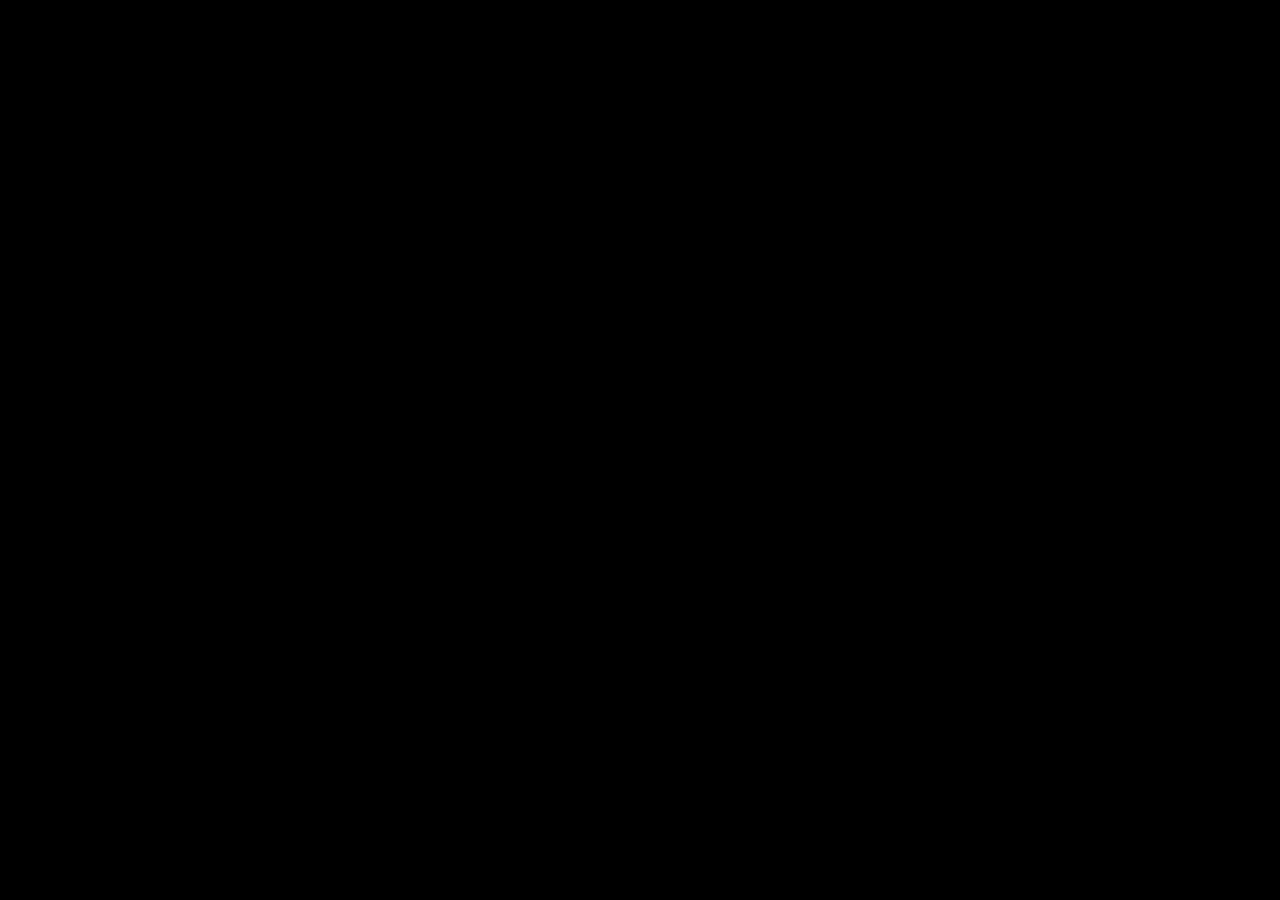
==== commit ee84f7c9: "Add files via upload" ====
--- a/index.html
+++ b/index.html
@@ -134,7 +134,7 @@
         setTimeout(() => {
           window.location.href = "Page.html"; // Replace with your main page
         }, 900); // match transition duration
-      }, 3000); // loader visible duration
+      }, 1000); // loader visible duration
     });
   </script>
 
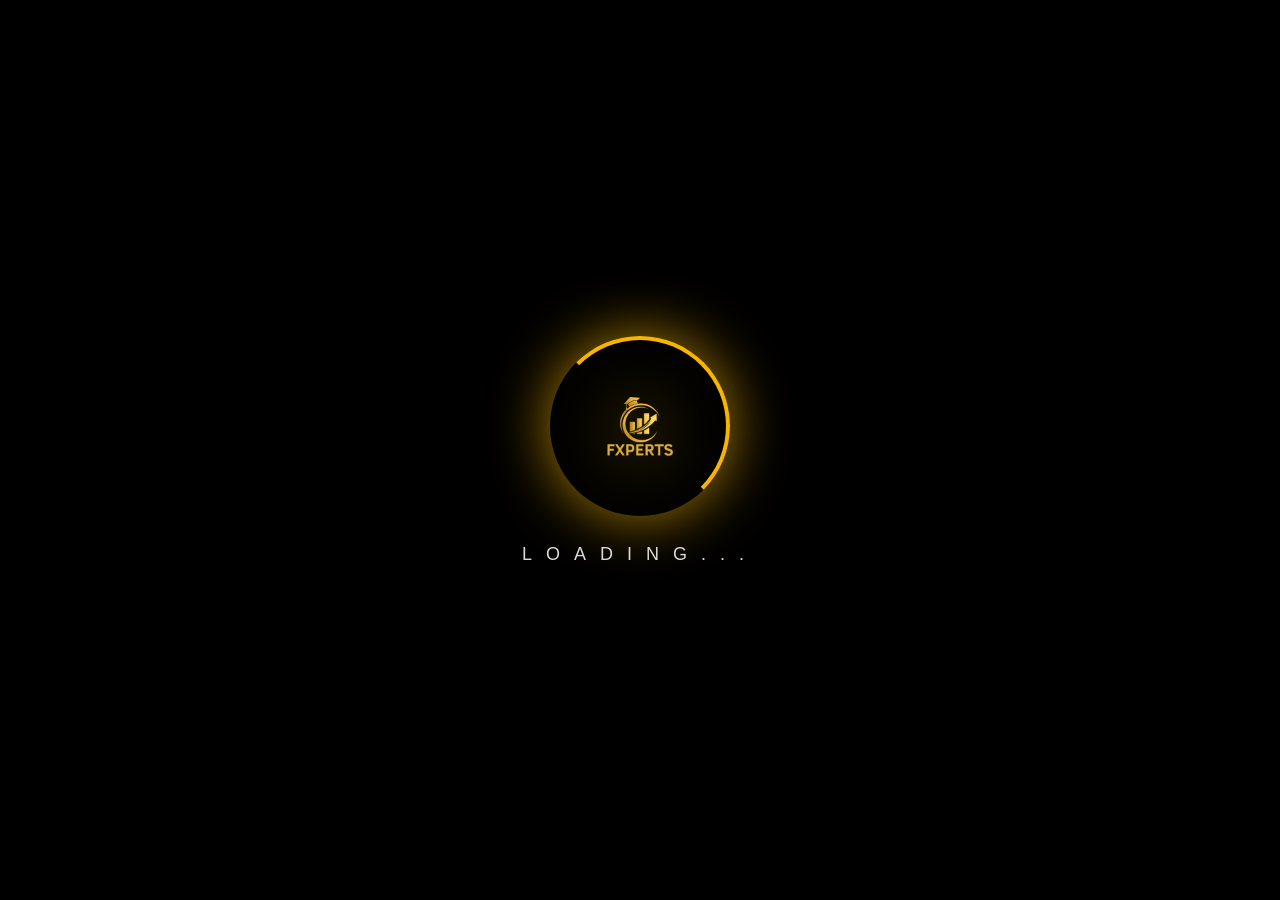
==== commit ba36a7e6: "Update index.html" ====
--- a/index.html
+++ b/index.html
@@ -4,7 +4,7 @@
   <meta charset="UTF-8" />
   <meta name="viewport" content="width=device-width, initial-scale=1.0" />
   <title>FXPERTS</title>
-  <link rel="icon" href="white-logo.png" type="image/png">
+  <link rel="icon" href="Logo transparentfull8.png" type="image/png">
 
   <style>
     :root {
@@ -112,7 +112,7 @@
   <div id="loader">
     <div class="loader-ring-wrapper">
       <div class="loader-ring"></div>
-      <img src="white logo.png" class="loader-logo" alt="FXPERTS Logo">
+      <img src="Logo transparentfull8.png" class="loader-logo" alt="FXPERTS Logo">
     </div>
     <div class="load-text">Loading...</div>
   </div>
